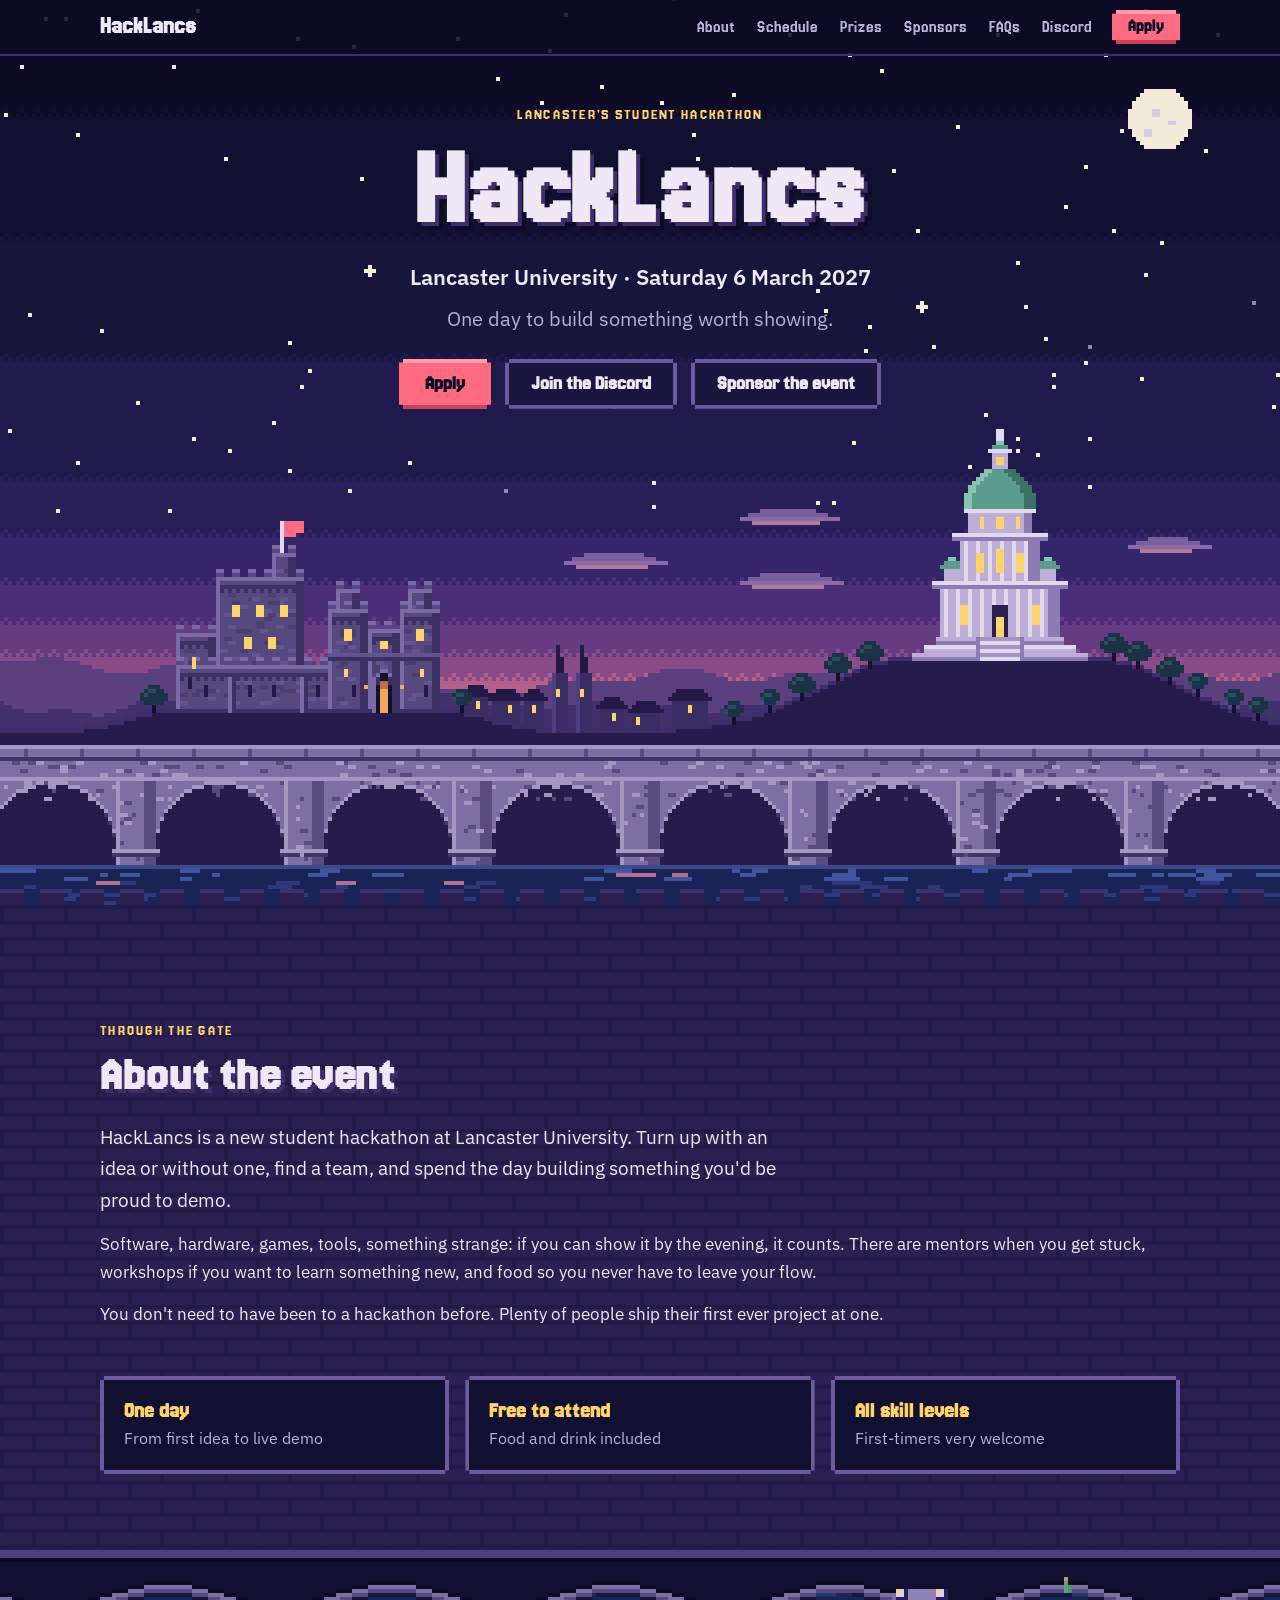
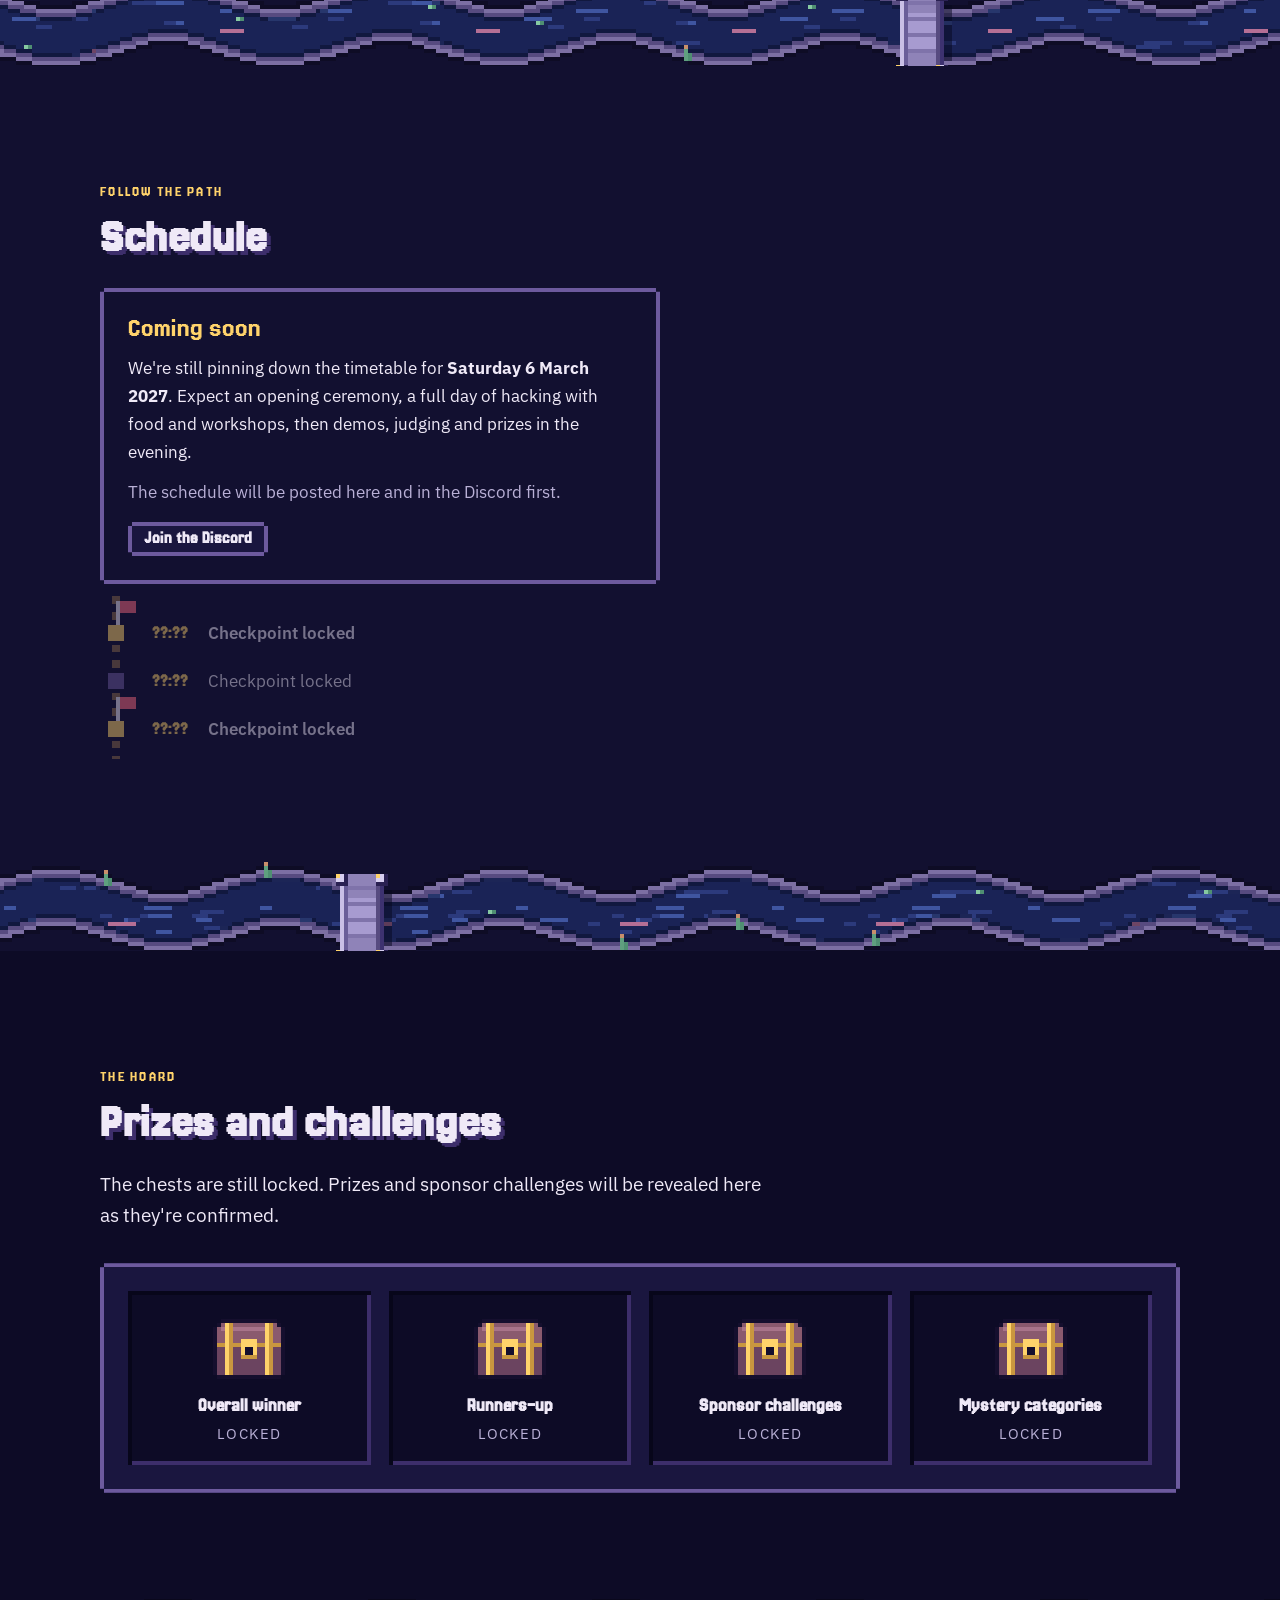
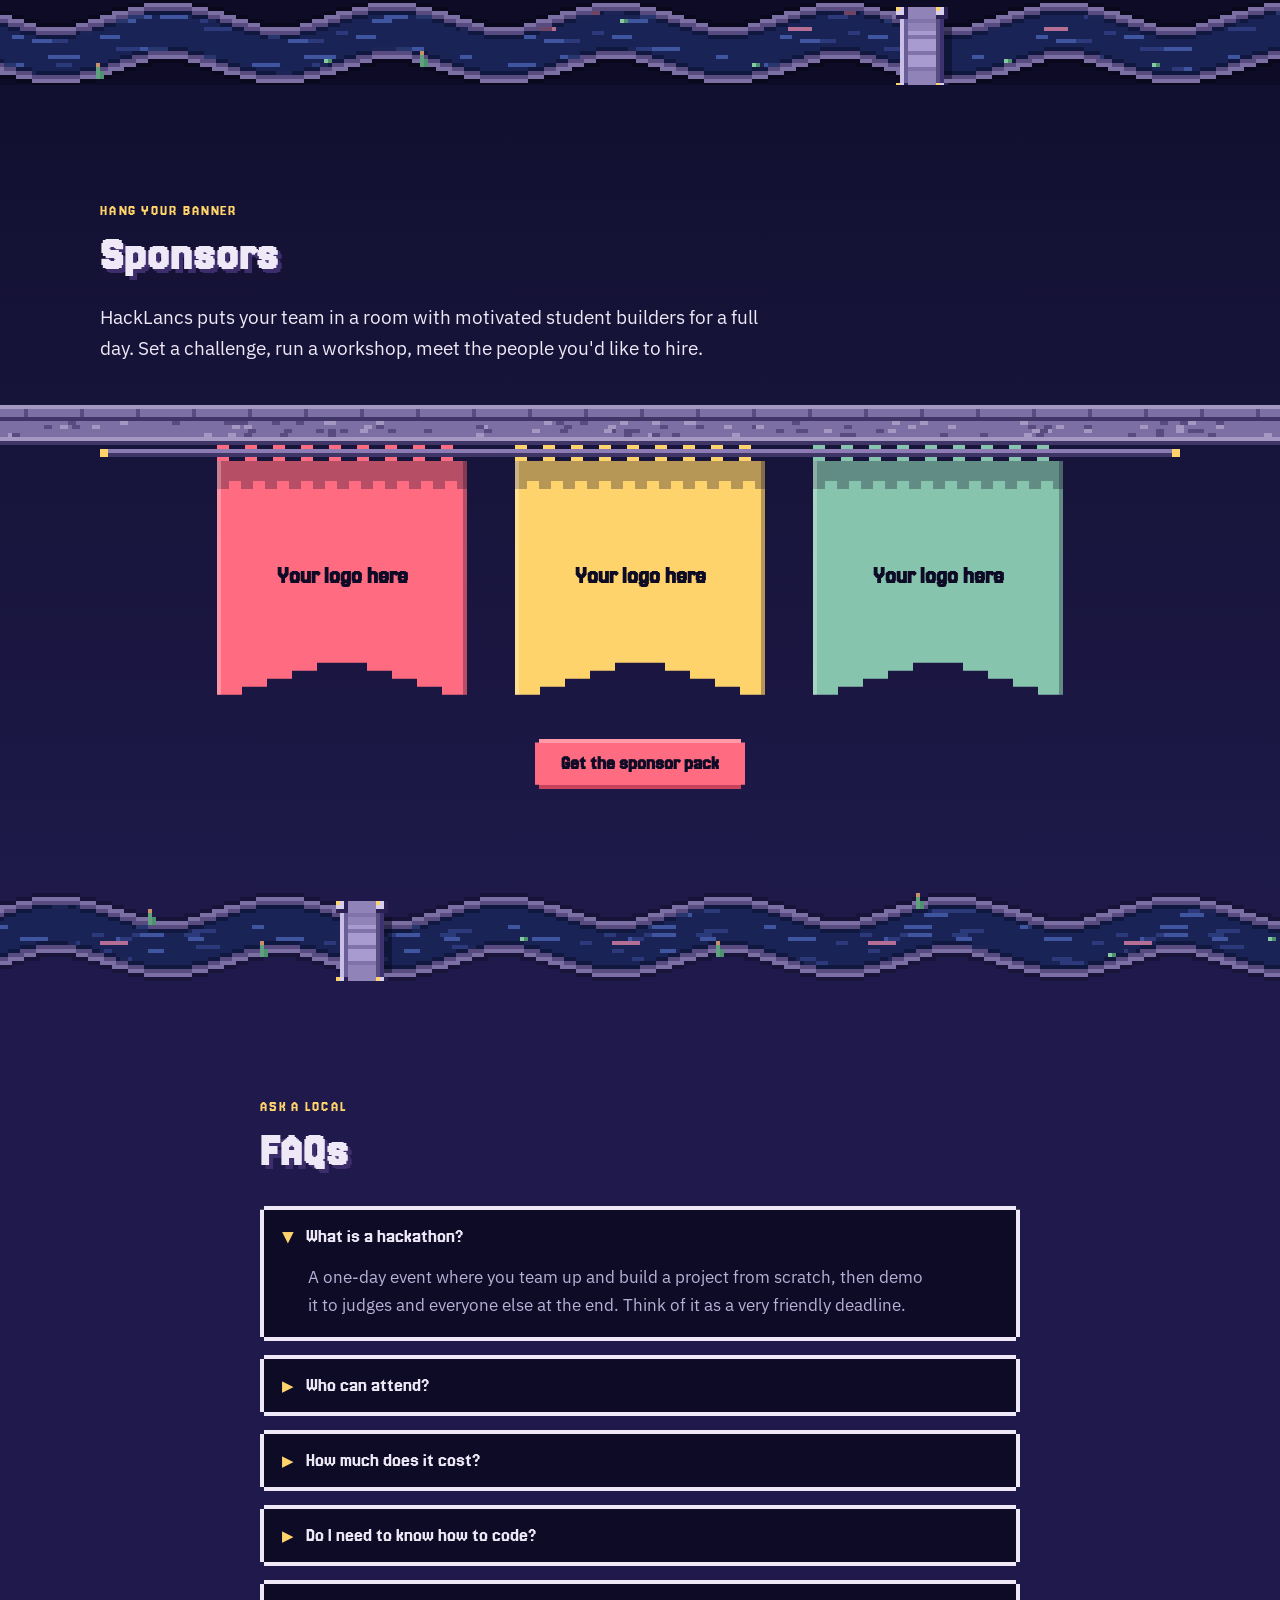
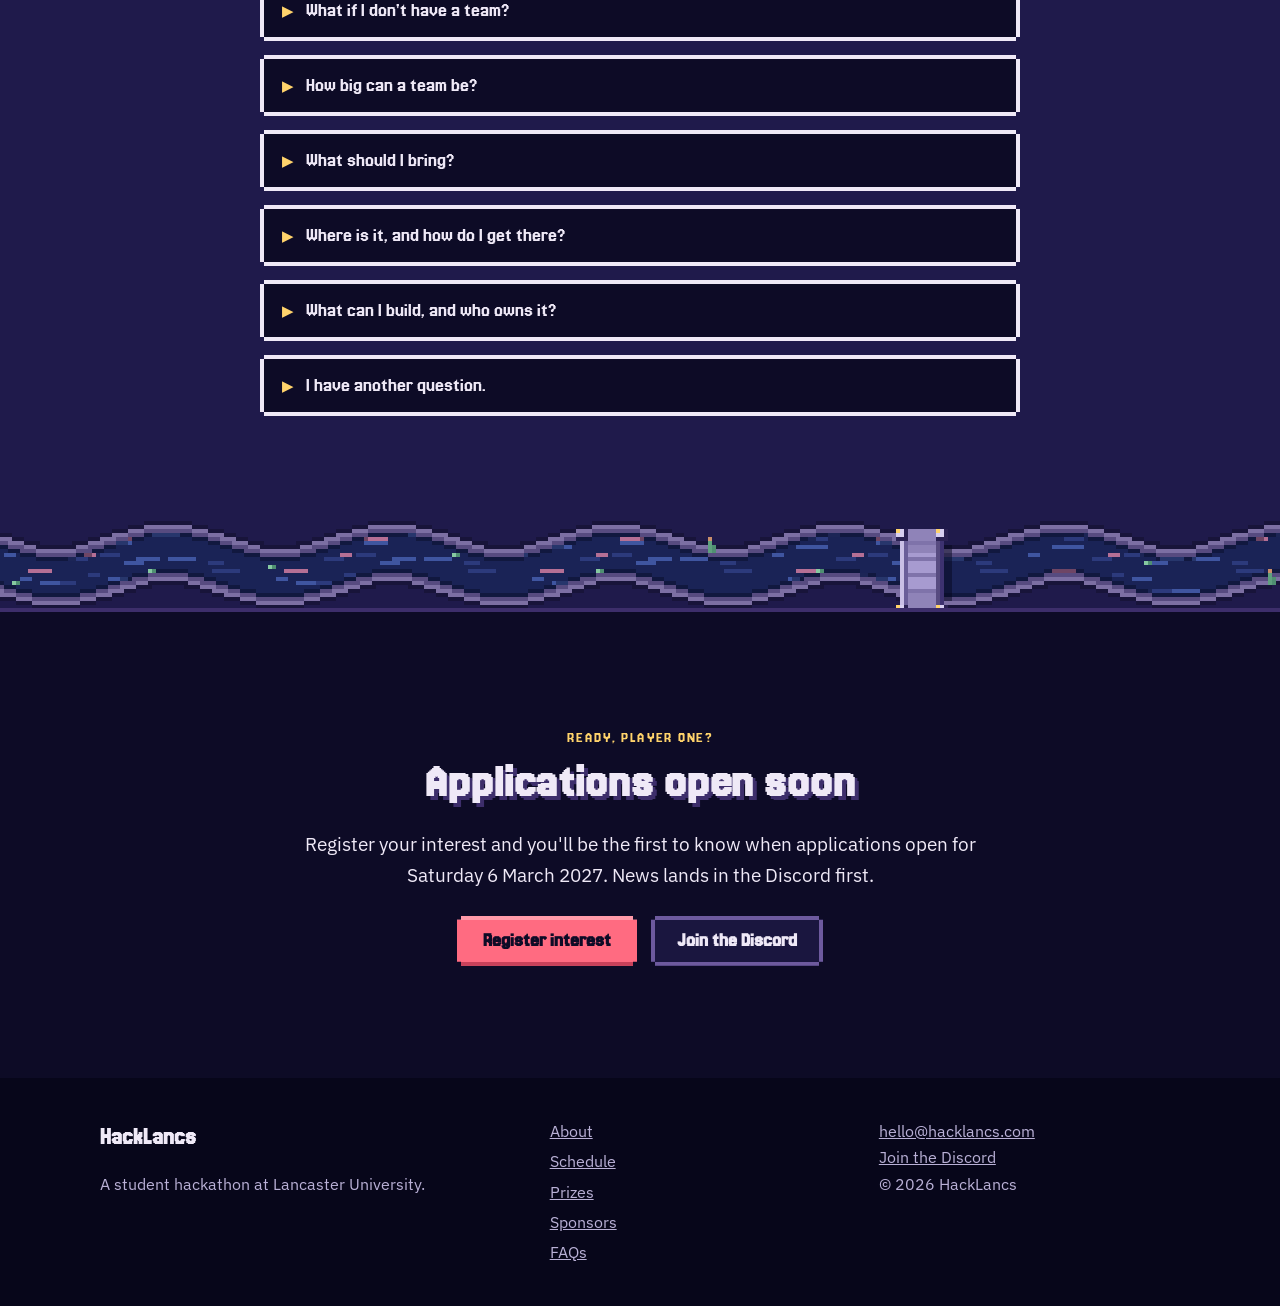
==== index.html @ bd7a2db7 "added robots.txt and sitemap" ====
<!doctype html>
<html lang="en-GB">
<head>
  <meta charset="utf-8">
  <meta name="viewport" content="width=device-width, initial-scale=1">
  <title>HackLancs 2027 · Lancaster's student hackathon, 6 March</title>
  <meta name="description" content="HackLancs 2027 is a free one-day student hackathon at Lancaster University on Saturday 6 March 2027. Register your interest now.">
  <meta name="theme-color" content="#0d0b26">
  <meta property="og:title" content="HackLancs 2027 · Lancaster's student hackathon, 6 March">
  <meta property="og:description" content="A day to build something worth showing. Lancaster University, Saturday 6 March 2027.">
  <meta property="og:type" content="website">
  <meta property="og:url" content="https://hacklancs.com/">
  <meta property="og:site_name" content="HackLancs">
  <meta property="og:locale" content="en_GB">
  <meta property="og:image" content="https://hacklancs.com/og.png">
  <meta property="og:image:width" content="1200">
  <meta property="og:image:height" content="630">
  <meta property="og:image:alt" content="HackLancs: Lancaster University, Saturday 6 March 2027. Pixel-art Lancaster skyline at dusk.">
  <meta name="twitter:card" content="summary_large_image">
  <link rel="canonical" href="https://hacklancs.com/">
  <script type="application/ld+json">
  {
    "@context": "https://schema.org",
    "@type": "Event",
    "name": "HackLancs 2027",
    "description": "A free one-day student hackathon at Lancaster University. One day to build something worth showing.",
    "url": "https://hacklancs.com/",
    "image": ["https://hacklancs.com/og.png"],
    "startDate": "2027-03-06",
    "endDate": "2027-03-06",
    "eventStatus": "https://schema.org/EventScheduled",
    "eventAttendanceMode": "https://schema.org/OfflineEventAttendanceMode",
    "isAccessibleForFree": true,
    "location": {
      "@type": "Place",
      "name": "Lancaster University",
      "address": {
        "@type": "PostalAddress",
        "streetAddress": "Bailrigg",
        "addressLocality": "Lancaster",
        "postalCode": "LA1 4YW",
        "addressCountry": "GB"
      }
    },
    "organizer": {
      "@type": "Organization",
      "name": "HackLancs",
      "url": "https://hacklancs.com/",
      "email": "hello@hacklancs.com"
    },
    "performer": { "@type": "Organization", "name": "HackLancs" },
    "offers": {
      "@type": "Offer",
      "validFrom": "2026-11-12",
      "price": "0",
      "priceCurrency": "GBP",
      "availability": "https://schema.org/InStock",
      "url": "https://hacklancs.com/interest/"
    }
  }
  </script>
  <link rel="icon" href="data:image/svg+xml,%3Csvg xmlns='http://www.w3.org/2000/svg' viewBox='0 0 8 8' shape-rendering='crispEdges'%3E%3Crect width='8' height='8' fill='%230d0b26'/%3E%3Cpath fill='%23bcaed6' d='M1 1h1v1h1V1h2v1h1V1h1v6H1z'/%3E%3Cpath fill='%23ffd36b' d='M3 4h2v3H3z'/%3E%3C/svg%3E">
  <link rel="preconnect" href="https://fonts.googleapis.com">
  <link rel="preconnect" href="https://fonts.gstatic.com" crossorigin>
  <link href="https://fonts.googleapis.com/css2?family=IBM+Plex+Sans:wght@400;500;600&family=Jersey+20&display=swap" rel="stylesheet">
  <link rel="stylesheet" href="css/style.css">
</head>
<body>
  <a class="skip" href="#about">Skip to content</a>

  <header class="nav" id="nav">
    <a class="nav__logo" href="#top">HackLancs</a>
    <button class="nav__toggle" type="button" aria-expanded="false" aria-controls="nav-links">Menu</button>
    <nav class="nav__links" id="nav-links" aria-label="Main">
      <a href="#about">About</a>
      <a href="#schedule">Schedule</a>
      <a href="#prizes">Prizes</a>
      <a href="#sponsors">Sponsors</a>
      <a href="#faq">FAQs</a>
      <a href="https://discord.gg/QNuVBameU" target="_blank" rel="noopener">Discord</a>
    </nav>
    <a class="btn btn--primary btn--small nav__apply" href="#apply">Apply</a>
  </header>

  <main>
    <!-- ───────────── Hero ───────────── -->
    <section class="hero" id="top">
      <canvas class="hero__scene" id="scene" role="img"
        aria-label="Pixel-art view of Lancaster at dusk: the castle, the Ashton Memorial on its hill and the Lune Aqueduct in the foreground."></canvas>
      <div class="hero__content">
        <p class="eyebrow">Lancaster's student hackathon</p>
        <h1>HackLancs</h1>
        <p class="hero__meta"><span>Lancaster University</span> <span class="dot" aria-hidden="true">·</span> <span><time datetime="2027-03-06">Saturday 6 March 2027</time></span></p>
        <p class="hero__tag">One day to build something worth showing.</p>
        <div class="hero__cta">
          <a class="btn btn--primary" href="#apply">Apply</a>
          <a class="btn btn--ghost" href="https://discord.gg/QNuVBameU" target="_blank" rel="noopener">Join the Discord</a>
          <a class="btn btn--ghost" href="#sponsors">Sponsor the event</a>
        </div>
      </div>
    </section>

    <!-- ───────────── About: castle walls and a gate ───────────── -->
    <section class="section about" id="about">
      <div class="canal canal--left" aria-hidden="true"></div>
      <div class="battlements" aria-hidden="true"></div>
      <div class="wrap">
        <div>
          <p class="eyebrow">Through the gate</p>
          <h2>About the event</h2>
          <p class="lead">HackLancs is a new student hackathon at Lancaster University. Turn up with an idea or without one, find a team, and spend the day building something you'd be proud to demo.</p>
          <p>Software, hardware, games, tools, something strange: if you can show it by the evening, it counts. There are mentors when you get stuck, workshops if you want to learn something new, and food so you never have to leave your flow.</p>
          <p>You don't need to have been to a hackathon before. Plenty of people ship their first ever project at one.</p>
        </div>
      </div>
      <div class="wrap">
        <!-- TODO: confirm each of these before launch -->
        <ul class="facts">
          <li class="px-box"><strong>One day</strong><span>From first idea to live demo</span></li>
          <li class="px-box"><strong>Free to attend</strong><span>Food and drink included</span></li>
          <li class="px-box"><strong>All skill levels</strong><span>First-timers very welcome</span></li>
        </ul>
      </div>
    </section>

    <!-- ───────────── Schedule: a path with checkpoints ───────────── -->
    <section class="section schedule" id="schedule">
      <div class="canal canal--right" aria-hidden="true"></div>
      <div class="wrap">
        <p class="eyebrow">Follow the path</p>
        <h2>Schedule</h2>
        <!-- TODO: replace this panel with the confirmed timetable (the .path list styles are still in style.css) -->
        <div class="soon px-box">
          <p class="soon__tag">Coming soon</p>
          <p>We're still pinning down the timetable for <strong>Saturday 6 March 2027</strong>. Expect an opening ceremony, a full day of hacking with food and workshops, then demos, judging and prizes in the evening.</p>
          <p class="note">The schedule will be posted here and in the Discord first.</p>
          <a class="btn btn--ghost btn--small" href="https://discord.gg/QNuVBameU" target="_blank" rel="noopener">Join the Discord</a>
        </div>
        <ol class="path path--locked" aria-hidden="true">
          <li class="key"><time>??:??</time><span>Checkpoint locked</span></li>
          <li><time>??:??</time><span>Checkpoint locked</span></li>
          <li class="key"><time>??:??</time><span>Checkpoint locked</span></li>
        </ol>
      </div>
    </section>

    <!-- ───────────── Prizes: inventory panel ───────────── -->
    <section class="section prizes" id="prizes">
      <div class="canal canal--left" aria-hidden="true"></div>
      <div class="wrap">
        <p class="eyebrow">The hoard</p>
        <h2>Prizes and challenges</h2>
        <p class="lead">The chests are still locked. Prizes and sponsor challenges will be revealed here as they're confirmed.</p>
        <!-- TODO: fill in real prizes and challenge tracks -->
        <div class="inventory px-box">
          <ul class="slots">
            <li class="slot"><canvas class="sprite" data-sprite="chest" aria-hidden="true"></canvas><strong>Overall winner</strong><span>Locked</span></li>
            <li class="slot"><canvas class="sprite" data-sprite="chest" aria-hidden="true"></canvas><strong>Runners-up</strong><span>Locked</span></li>
            <li class="slot"><canvas class="sprite" data-sprite="chest" aria-hidden="true"></canvas><strong>Sponsor challenges</strong><span>Locked</span></li>
            <li class="slot"><canvas class="sprite" data-sprite="chest" aria-hidden="true"></canvas><strong>Mystery categories</strong><span>Locked</span></li>
          </ul>
        </div>
      </div>
    </section>

    <!-- ───────────── Sponsors: banners on the aqueduct ───────────── -->
    <section class="section sponsors" id="sponsors">
      <div class="canal canal--right" aria-hidden="true"></div>
      <div class="wrap">
        <p class="eyebrow">Hang your banner</p>
        <h2>Sponsors</h2>
        <p class="lead">HackLancs puts your team in a room with motivated student builders for a full day. Set a challenge, run a workshop, meet the people you'd like to hire.</p>
      </div>
      <div class="aqueduct">
        <canvas class="aqueduct__deck" data-strip="deck" aria-hidden="true"></canvas>
        <!-- TODO: swap these for sponsor logos -->
        <ul class="banners wrap">
          <li class="banner banner--rose"><span>Your logo here</span></li>
          <li class="banner banner--gold"><span>Your logo here</span></li>
          <li class="banner banner--teal"><span>Your logo here</span></li>
        </ul>
      </div>
      <div class="wrap center">
        <a class="btn btn--primary" href="mailto:sponsors@hacklancs.com?subject=Sponsoring%20HackLancs">Get the sponsor pack</a>
      </div>
    </section>

    <!-- ───────────── FAQs: dialogue boxes ───────────── -->
    <section class="section faq" id="faq">
      <div class="canal canal--left" aria-hidden="true"></div>
      <div class="wrap wrap--narrow">
        <p class="eyebrow">Ask a local</p>
        <h2>FAQs</h2>
        <!-- TODO: confirm eligibility, cost, team size and travel answers -->
        <div class="dialogues">
          <details class="px-box" open>
            <summary>What is a hackathon?</summary>
            <p>A one-day event where you team up and build a project from scratch, then demo it to judges and everyone else at the end. Think of it as a very friendly deadline.</p>
          </details>
          <details class="px-box">
            <summary>Who can attend?</summary>
            <p>HackLancs is for university students aged 18 or over. You don't have to study at Lancaster, and you don't have to study computing.</p>
          </details>
          <details class="px-box">
            <summary>How much does it cost?</summary>
            <p>Nothing. Attending is free, and food and drink are provided throughout the day.</p>
          </details>
          <details class="px-box">
            <summary>Do I need to know how to code?</summary>
            <p>No. Designers, makers and people with good ideas are all useful on a team, and there will be workshops and mentors to help you get started.</p>
          </details>
          <details class="px-box">
            <summary>What if I don't have a team?</summary>
            <p>Most people don't. You apply as an individual, and there is a team formation session at the start for anyone who wants one.</p>
          </details>
          <details class="px-box">
            <summary>How big can a team be?</summary>
            <p>Up to four people. Working solo is allowed too.</p>
          </details>
          <details class="px-box">
            <summary>What should I bring?</summary>
            <p>A laptop and charger, your student ID, and any hardware you want to hack on. It is a long day, so a water bottle and a jumper are a good idea.</p>
          </details>
          <details class="px-box">
            <summary>Where is it, and how do I get there?</summary>
            <p>On the Lancaster University campus at Bailrigg, a short bus ride south of the city centre and Lancaster railway station. The exact building will be confirmed closer to the day.</p>
          </details>
          <details class="px-box">
            <summary>What can I build, and who owns it?</summary>
            <p>Anything you like, as long as you start it at the event. Whatever you build belongs to you and your team.</p>
          </details>
          <details class="px-box">
            <summary>I have another question.</summary>
            <p>Email <a href="mailto:hello@hacklancs.com">hello@hacklancs.com</a> and we'll get back to you.</p>
          </details>
        </div>
      </div>
    </section>

    <!-- ───────────── Apply ───────────── -->
    <section class="section apply" id="apply">
      <!-- Shown until a Tito event is set in js/site.js -->
      <div class="wrap wrap--narrow center" id="apply-soon">
        <p class="eyebrow">Ready, player one?</p>
        <h2>Applications open soon</h2>
        <p class="lead">Register your interest and you'll be the first to know when applications open for Saturday 6 March 2027. News lands in the Discord first.</p>
        <div class="hero__cta">
          <a class="btn btn--primary" href="interest/">Register interest</a>
          <a class="btn btn--ghost" href="https://discord.gg/QNuVBameU" target="_blank" rel="noopener">Join the Discord</a>
        </div>
      </div>
      <!-- Shown once a Tito event is set: sign-up happens here through Tito -->
      <div class="wrap wrap--narrow center" id="apply-tito" hidden>
        <p class="eyebrow">Ready, player one?</p>
        <h2>Sign up</h2>
        <p class="lead">Grab your free ticket below. Sign-up is handled by Tito.</p>
        <div class="tickets px-box" id="tito-mount"></div>
        <p class="note">Widget not loading? <a id="tito-link" href="https://ti.to/">Sign up on Tito instead</a>.</p>
      </div>
    </section>
  </main>

  <footer class="footer">
    <div class="wrap footer__grid">
      <div>
        <p class="nav__logo">HackLancs</p>
        <p>A student hackathon at Lancaster University.</p>
      </div>
      <nav aria-label="Footer">
        <a href="#about">About</a>
        <a href="#schedule">Schedule</a>
        <a href="#prizes">Prizes</a>
        <a href="#sponsors">Sponsors</a>
        <a href="#faq">FAQs</a>
      </nav>
      <div>
        <a href="mailto:hello@hacklancs.com">hello@hacklancs.com</a><br>
        <a href="https://discord.gg/QNuVBameU" target="_blank" rel="noopener">Join the Discord</a>
        <p>© <span id="year">2026</span> HackLancs</p>
      </div>
    </div>
  </footer>

  <script src="js/scene.js"></script>
  <script src="js/site.js"></script>
</body>
</html>
---- css/style.css ----
/* HackLancs — dusk palette, one pixel size (--px) shared by art and UI. */
:root {
  --px: 4px;                 /* scene.js keeps this in sync with the artwork */
  --navy-900: #0d0b26;
  --navy-800: #121030;
  --navy-700: #1a163f;
  --navy-600: #241d52;
  --purple-500: #3d2e6b;
  --purple-400: #6d5a9e;
  --text: #efe9f7;
  --muted: #b9b0d6;
  --window: #ffd36b;
  --accent: #ff6b81;
  --accent-dark: #c9415a;
  --teal: #5c9c8c;
  --line: #6d5a9e;
  --pixel: "Jersey 20", "Courier New", monospace;
  --body: "IBM Plex Sans", system-ui, -apple-system, "Segoe UI", sans-serif;
  --nav-h: 56px;
}
@media (max-width: 599px) { :root { --px: 3px; } }

*, *::before, *::after { box-sizing: border-box; }
html { scroll-behavior: smooth; -webkit-text-size-adjust: 100%; }
body {
  margin: 0;
  background: var(--navy-900);
  color: var(--text);
  font: 400 1.0625rem/1.65 var(--body);
  overflow-x: hidden;
}
h1, h2, h3, p, ul, ol { margin: 0; }
ul, ol { padding: 0; list-style: none; }
a { color: var(--window); }
a:focus-visible, button:focus-visible, summary:focus-visible {
  outline: 3px solid var(--window);
  outline-offset: 3px;
}
canvas { image-rendering: pixelated; image-rendering: crisp-edges; display: block; }

.skip {
  position: absolute; left: -999px; top: 0; z-index: 100;
  background: var(--window); color: var(--navy-900); padding: 8px 12px;
}
.skip:focus { left: 8px; top: 8px; }

.wrap { width: min(100% - 32px, 1080px); margin-inline: auto; }
.wrap--narrow { width: min(100% - 32px, 760px); }
.center { text-align: center; }

/* Pixel frame with notched corners */
.px-box {
  --b: var(--px);
  border: var(--b) solid var(--line);
  clip-path: polygon(
    0 var(--b), var(--b) var(--b), var(--b) 0,
    calc(100% - var(--b)) 0, calc(100% - var(--b)) var(--b), 100% var(--b),
    100% calc(100% - var(--b)), calc(100% - var(--b)) calc(100% - var(--b)), calc(100% - var(--b)) 100%,
    var(--b) 100%, var(--b) calc(100% - var(--b)), 0 calc(100% - var(--b)));
}

/* ── Type ── */
h1, h2, h3, .eyebrow, .btn, .nav__logo, .nav__links a, .nav__toggle { font-family: var(--pixel); }
h2 {
  font-size: clamp(2rem, 5.5vw, 3rem);
  line-height: 1.1;
  font-weight: 700;
  text-shadow: var(--px) var(--px) 0 var(--purple-500);
  margin-bottom: 20px;
}
.eyebrow {
  color: var(--window);
  font-size: 1rem;
  font-weight: 500;
  letter-spacing: .08em;
  text-transform: uppercase;
  margin-bottom: 6px;
}
.lead { font-size: 1.1875rem; max-width: 62ch; }
.center .lead { margin-inline: auto; }
p + p { margin-top: 14px; }
.note { color: var(--muted); }

/* ── Buttons ── */
.btn {
  --b: var(--px);
  display: inline-block;
  padding: 12px 26px 14px;
  font-size: 1.25rem;
  font-weight: 700;
  line-height: 1.2;
  text-decoration: none;
  cursor: pointer;
  border: 0;
  clip-path: polygon(
    0 var(--b), var(--b) var(--b), var(--b) 0,
    calc(100% - var(--b)) 0, calc(100% - var(--b)) var(--b), 100% var(--b),
    100% calc(100% - var(--b)), calc(100% - var(--b)) calc(100% - var(--b)), calc(100% - var(--b)) 100%,
    var(--b) 100%, var(--b) calc(100% - var(--b)), 0 calc(100% - var(--b)));
  transition: transform .08s steps(2), filter .1s;
}
.btn--primary {
  background: var(--accent);
  color: var(--navy-900);
  box-shadow: inset 0 calc(var(--px) * -1) 0 var(--accent-dark), inset 0 var(--px) 0 #ff9aa9;
}
.btn--ghost {
  background: var(--navy-700);
  color: var(--text);
  box-shadow: inset 0 0 0 var(--px) var(--purple-400);
}
.btn--small { padding: 6px 16px 8px; font-size: 1.0625rem; }
.btn:hover { transform: translateY(-2px); filter: brightness(1.08); }
.btn:active { transform: translateY(2px); }
.btn:focus-visible { outline: none; box-shadow: inset 0 0 0 var(--px) var(--text); }

/* ── Nav ── */
.nav {
  position: fixed; inset: 0 0 auto 0; z-index: 50;
  height: var(--nav-h);
  display: flex; align-items: center; gap: 20px;
  padding: 0 max(16px, calc((100vw - 1080px) / 2));
  background: rgba(13, 11, 38, .88);
  border-bottom: 2px solid var(--purple-500);
}
.nav__logo {
  font-size: 1.5rem; font-weight: 700; color: var(--text);
  text-decoration: none; margin-right: auto;
}
.nav__links { display: flex; gap: 22px; }
.nav__links a { color: var(--muted); text-decoration: none; font-size: 1.0625rem; font-weight: 500; }
.nav__links a:hover { color: var(--window); }
.nav__toggle {
  display: none;
  background: none; border: 2px solid var(--purple-400); color: var(--text);
  font-size: 1rem; padding: 4px 10px; cursor: pointer;
}
@media (max-width: 760px) {
  .nav { gap: 10px; }
  .nav__toggle { display: block; }
  .nav__links {
    display: none;
    position: absolute; top: var(--nav-h); left: 0; right: 0;
    flex-direction: column; gap: 0;
    background: var(--navy-900);
    border-bottom: 2px solid var(--purple-500);
  }
  .nav__links.is-open { display: flex; }
  .nav__links a { padding: 14px 16px; border-top: 1px solid var(--navy-600); font-size: 1.125rem; }
}

/* ── Hero ── */
.hero {
  position: relative;
  min-height: max(100svh, 620px);
  padding: calc(var(--nav-h) + clamp(20px, 5vh, 56px)) 16px calc(var(--px) * 124);
  overflow: hidden;
  text-align: center;
  /* fallback if the canvas can't draw */
  background: linear-gradient(#0d0b26 0%, #1f1a4b 45%, #4a2f78 70%, #b3618a 88%, #f2a27e 100%);
}
.hero__scene { position: absolute; left: 0; bottom: 0; }
.hero__content { position: relative; z-index: 1; }
h1 {
  font-size: clamp(4rem, 13vw, 7rem);
  line-height: 1;
  font-weight: 700;
  text-shadow: var(--px) var(--px) 0 var(--purple-500), calc(var(--px) * 2) calc(var(--px) * 2) 0 var(--navy-900);
  margin-bottom: 14px;
}
.hero__meta { font-size: clamp(1.0625rem, 2.6vw, 1.375rem); font-weight: 600; }
@media (max-width: 520px) { .hero__meta span { display: block; } .hero__meta .dot { display: none; } }
.hero__tag { color: var(--muted); font-size: clamp(1rem, 2.4vw, 1.25rem); margin-top: 6px; }
.hero__cta { display: flex; flex-wrap: wrap; justify-content: center; gap: 14px; margin-top: 24px; }

/* ── Sections ── */
.section { position: relative; padding: clamp(64px, 10vw, 112px) 0; scroll-margin-top: var(--nav-h); }
.section > .wrap, .section > .aqueduct { position: relative; z-index: 1; }

/* ── The canal ──
 * Picks up from the river under the aqueduct and winds down the page. Each section
 * holds one canvas, drawn in js/scene.js: a meandering band across the section's
 * foot, joined on wide screens by a channel that curves down alternating margins,
 * with small footbridges over it. */
.section:has(> .canal) { padding-bottom: calc(clamp(64px, 10vw, 112px) + var(--px) * 20); }
.canal { position: absolute; inset: 0; overflow: hidden; pointer-events: none; }
.canal canvas { position: absolute; top: 0; left: 0; image-rendering: pixelated; }

/* About: a castle wall */
.about {
  /* the wall stops short of the section's foot: a stone plinth, then open ground for the canal */
  --foot: calc(var(--px) * 27);
  background:
    linear-gradient(#4a3f80, #4a3f80) left 0 bottom var(--foot) / 100% calc(var(--px) * 2) no-repeat,
    linear-gradient(rgba(0, 0, 0, 0.35), rgba(0, 0, 0, 0.35)) left 0 bottom calc(var(--foot) - var(--px)) / 100% var(--px) no-repeat,
    linear-gradient(var(--navy-800), var(--navy-800)) left 0 bottom 0 / 100% var(--foot) no-repeat,
    var(--brick, none),
    #2a2152;
}
.battlements {
  position: absolute; left: 0; right: 0; top: calc(var(--px) * -4); height: calc(var(--px) * 4);
  background:
    linear-gradient(#3d3270, #3d3270) top / 100% var(--px) no-repeat,
    #2a2152;
  -webkit-mask: repeating-linear-gradient(90deg, #000 0 calc(var(--px) * 6), transparent 0 calc(var(--px) * 10));
          mask: repeating-linear-gradient(90deg, #000 0 calc(var(--px) * 6), transparent 0 calc(var(--px) * 10));
  z-index: 2;
}
.facts { display: grid; grid-template-columns: repeat(3, 1fr); gap: 16px; margin-top: 48px; }
.facts li { background: var(--navy-800); padding: 18px 20px; }
.facts strong { display: block; font-family: var(--pixel); font-size: 1.375rem; color: var(--window); line-height: 1.2; }
.facts span { color: var(--muted); font-size: 1rem; }
@media (max-width: 760px) {
  .facts { grid-template-columns: 1fr; gap: 12px; }
}

/* Schedule: a path with checkpoints */
.schedule { background: var(--navy-800); }
.path { position: relative; padding: 14px 0 6px; margin-top: 24px; max-width: 560px; }
.path::before {            /* the dotted trail */
  content: ""; position: absolute; top: 0; bottom: 0;
  left: calc(var(--px) * 3);
  width: calc(var(--px) * 2);
  background: repeating-linear-gradient(#8a6a4a 0 calc(var(--px) * 2), transparent 0 calc(var(--px) * 4));
}
.path li {
  position: relative;
  display: grid; grid-template-columns: 4.2ch 1fr; gap: 14px;
  padding: 9px 0 9px calc(var(--px) * 13);
}
.path li::before {         /* checkpoint stone */
  content: ""; position: absolute; left: calc(var(--px) * 2); top: calc(.82em + 9px - var(--px) * 2);
  width: calc(var(--px) * 4); height: calc(var(--px) * 4);
  background: var(--purple-400);
  box-shadow: 0 0 0 var(--px) var(--navy-800);
}
.path li.key::before { background: var(--window); }
.path li.key::after {      /* flag on key checkpoints */
  content: ""; position: absolute; left: calc(var(--px) * 4); top: calc(.82em + 9px - var(--px) * 8);
  width: calc(var(--px) * 5); height: calc(var(--px) * 6);
  background:
    linear-gradient(var(--text), var(--text)) left / var(--px) 100% no-repeat,
    linear-gradient(var(--accent), var(--accent)) right top / calc(var(--px) * 4) calc(var(--px) * 3) no-repeat;
}
.path time { font-family: var(--pixel); font-weight: 700; color: var(--window); font-size: 1.125rem; }
.path li.key span { font-weight: 600; }
.path--locked { opacity: 0.45; margin-top: 12px; }
.soon { max-width: 560px; margin-top: 24px; padding: 22px 24px 24px; }
.soon__tag { font-family: var(--pixel); font-size: 1.75rem; line-height: 1; color: var(--window); margin: 0 0 10px; }
.soon p { margin: 0 0 12px; }
.soon .btn { margin-top: 4px; }

/* Prizes: inventory */
.prizes { background: var(--navy-900); }
.inventory { background: var(--navy-700); padding: clamp(14px, 3vw, 24px); margin-top: 32px; }
.slots { display: grid; grid-template-columns: repeat(4, 1fr); gap: clamp(10px, 2vw, 18px); }
.slot {
  background: var(--navy-900);
  box-shadow: inset var(--px) var(--px) 0 #07061a, inset calc(var(--px) * -1) calc(var(--px) * -1) 0 var(--purple-500);
  padding: 24px 12px 18px;
  display: flex; flex-direction: column; align-items: center; text-align: center; gap: 4px;
}
.slot canvas { margin-bottom: 12px; }
.slot strong { font-family: var(--pixel); font-size: 1.1875rem; line-height: 1.2; }
.slot span { color: var(--muted); font-size: .9375rem; text-transform: uppercase; letter-spacing: .08em; }
@media (max-width: 760px) { .slots { grid-template-columns: repeat(2, 1fr); } }

/* Sponsors: banners on the aqueduct */
.sponsors { background: linear-gradient(var(--navy-800), #1f1a4b); }
.aqueduct { margin: 40px 0 44px; overflow: hidden; }
.banners { position: relative; display: flex; justify-content: center; gap: clamp(10px, 4vw, 48px); }
.banners::before {          /* iron rod the banners hang from, with gilt ends */
  content: ""; position: absolute; z-index: 1; left: 0; right: 0; top: var(--px); height: calc(var(--px) * 2);
  background: linear-gradient(#8c7cb3, #8c7cb3) top / 100% var(--px) no-repeat, #3f3566;
  border-inline: calc(var(--px) * 2) solid var(--window);
}
/* A heraldic banner: hanging tabs, a darker chief with an embattled (castle-wall) edge,
 * and a swallowtail foot. --s is one step of the tail. */
.banner {
  --s: calc(var(--px) * 2);
  --shade: rgba(13, 11, 38, 0.3);
  position: relative;
  flex: 0 1 250px;
  min-height: clamp(160px, 30vw, 250px);
  padding: calc(var(--px) * 13 + 8px) 8px calc(var(--s) * 4 + 14px);
  display: grid; place-items: center; text-align: center;
  font-family: var(--pixel); font-weight: 700; font-size: clamp(1.0625rem, 2.8vw, 1.5rem); line-height: 1.15;
  color: var(--navy-900);
  background:
    /* tabs looped over the rod */
    repeating-linear-gradient(90deg, var(--c) 0 calc(var(--px) * 3), transparent 0 calc(var(--px) * 7)) top / 100% calc(var(--px) * 4) no-repeat,
    /* side trim */
    linear-gradient(rgba(255, 255, 255, 0.28), rgba(255, 255, 255, 0.28)) left 0 top calc(var(--px) * 4) / var(--px) 100% no-repeat,
    linear-gradient(var(--shade), var(--shade)) right 0 top calc(var(--px) * 4) / var(--px) 100% no-repeat,
    /* chief, then its battlements */
    linear-gradient(var(--shade), var(--shade)) left 0 top calc(var(--px) * 4) / 100% calc(var(--px) * 5) no-repeat,
    repeating-linear-gradient(90deg, var(--shade) 0 calc(var(--px) * 3), transparent 0 calc(var(--px) * 6)) left 0 top calc(var(--px) * 9) / 100% calc(var(--px) * 2) no-repeat,
    /* the cloth */
    linear-gradient(var(--c), var(--c)) left 0 top calc(var(--px) * 4) / 100% 100% no-repeat;
  clip-path: polygon(
    0 0, 100% 0, 100% 100%,
    90% 100%, 90% calc(100% - var(--s)), 80% calc(100% - var(--s)), 80% calc(100% - var(--s) * 2),
    70% calc(100% - var(--s) * 2), 70% calc(100% - var(--s) * 3), 60% calc(100% - var(--s) * 3), 60% calc(100% - var(--s) * 4),
    40% calc(100% - var(--s) * 4), 40% calc(100% - var(--s) * 3), 30% calc(100% - var(--s) * 3), 30% calc(100% - var(--s) * 2),
    20% calc(100% - var(--s) * 2), 20% calc(100% - var(--s)), 10% calc(100% - var(--s)), 10% 100%, 0 100%);
}
.banner--rose { --c: var(--accent); }
.banner--gold { --c: var(--window); }
.banner--teal { --c: #86c4ad; }

/* FAQs: dialogue boxes */
.faq { background: #1f1a4b; }
.dialogues { display: grid; gap: 14px; margin-top: 28px; }
.dialogues details { background: var(--navy-900); --line: var(--text); }
.dialogues summary {
  cursor: pointer; list-style: none;
  padding: 14px 18px;
  font-family: var(--pixel); font-size: 1.25rem; font-weight: 500; line-height: 1.25;
  display: flex; gap: 12px; align-items: baseline;
}
.dialogues summary::-webkit-details-marker { display: none; }
.dialogues summary::before {
  content: "▶"; color: var(--window); font-size: .75em; flex: none;
  transition: transform .1s steps(2);
}
.dialogues details[open] summary::before { transform: rotate(90deg); }
.dialogues summary:hover { color: var(--window); }
.dialogues summary:focus-visible { outline-offset: -6px; }
.dialogues details p { padding: 0 18px 18px 44px; color: var(--muted); max-width: 68ch; }

/* Apply */
.apply { background: var(--navy-900); border-top: var(--px) solid var(--purple-500); }

/* Tito's widget is designed for a light page, so it sits on a pale panel */
.tickets { background: #f4ecd8; color: #1a163f; --line: var(--window); padding: 20px; margin: 28px 0 16px; text-align: left; min-height: 120px; }
.tickets a { color: #3d2e6b; }
[hidden] { display: none !important; }

/* Footer */
.footer { background: #07061a; padding: 40px 0; color: var(--muted); font-size: 1rem; }
.footer__grid { display: grid; grid-template-columns: 1.4fr 1fr 1fr; gap: 28px; }
.footer nav { display: grid; gap: 4px; align-content: start; }
.footer a { color: var(--muted); }
.footer a:hover { color: var(--window); }
@media (max-width: 760px) { .footer__grid { grid-template-columns: 1fr; } }

@media (prefers-reduced-motion: reduce) {
  html { scroll-behavior: auto; }
  .btn, .dialogues summary::before { transition: none; }
}
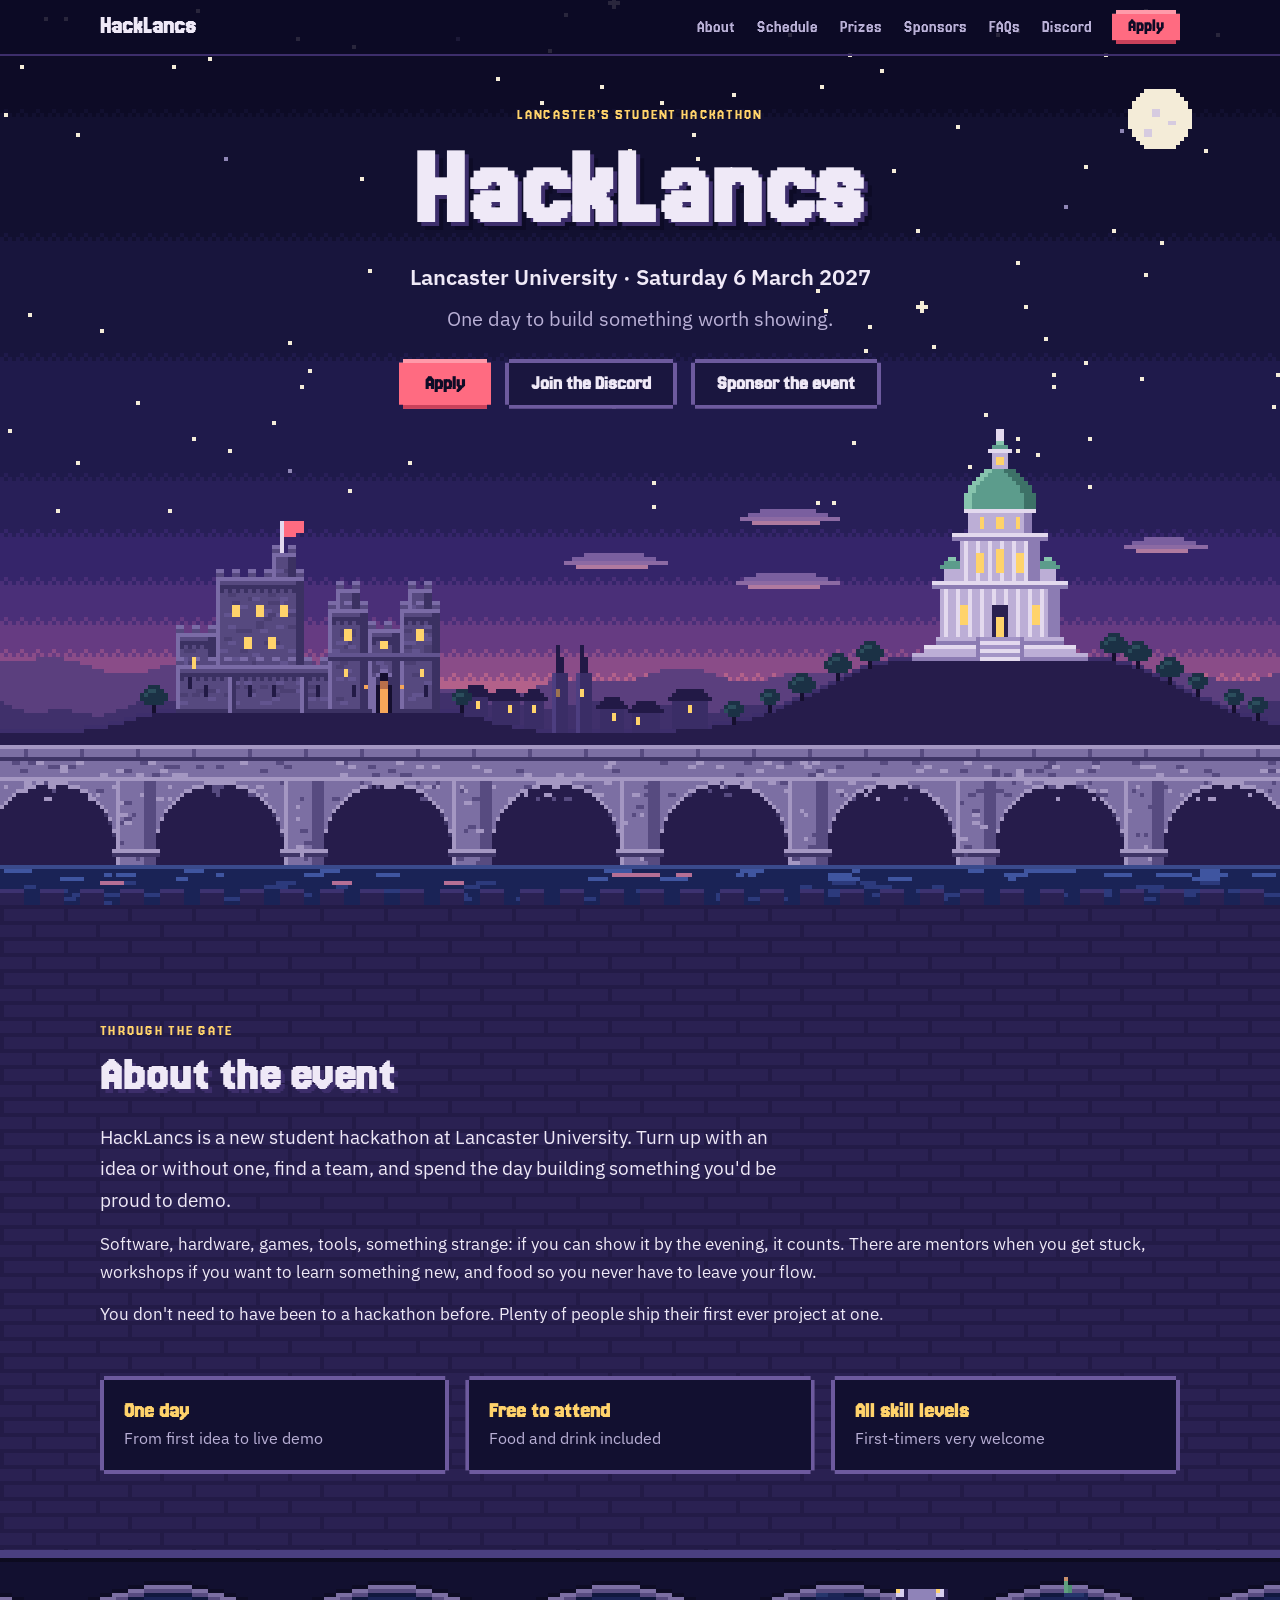
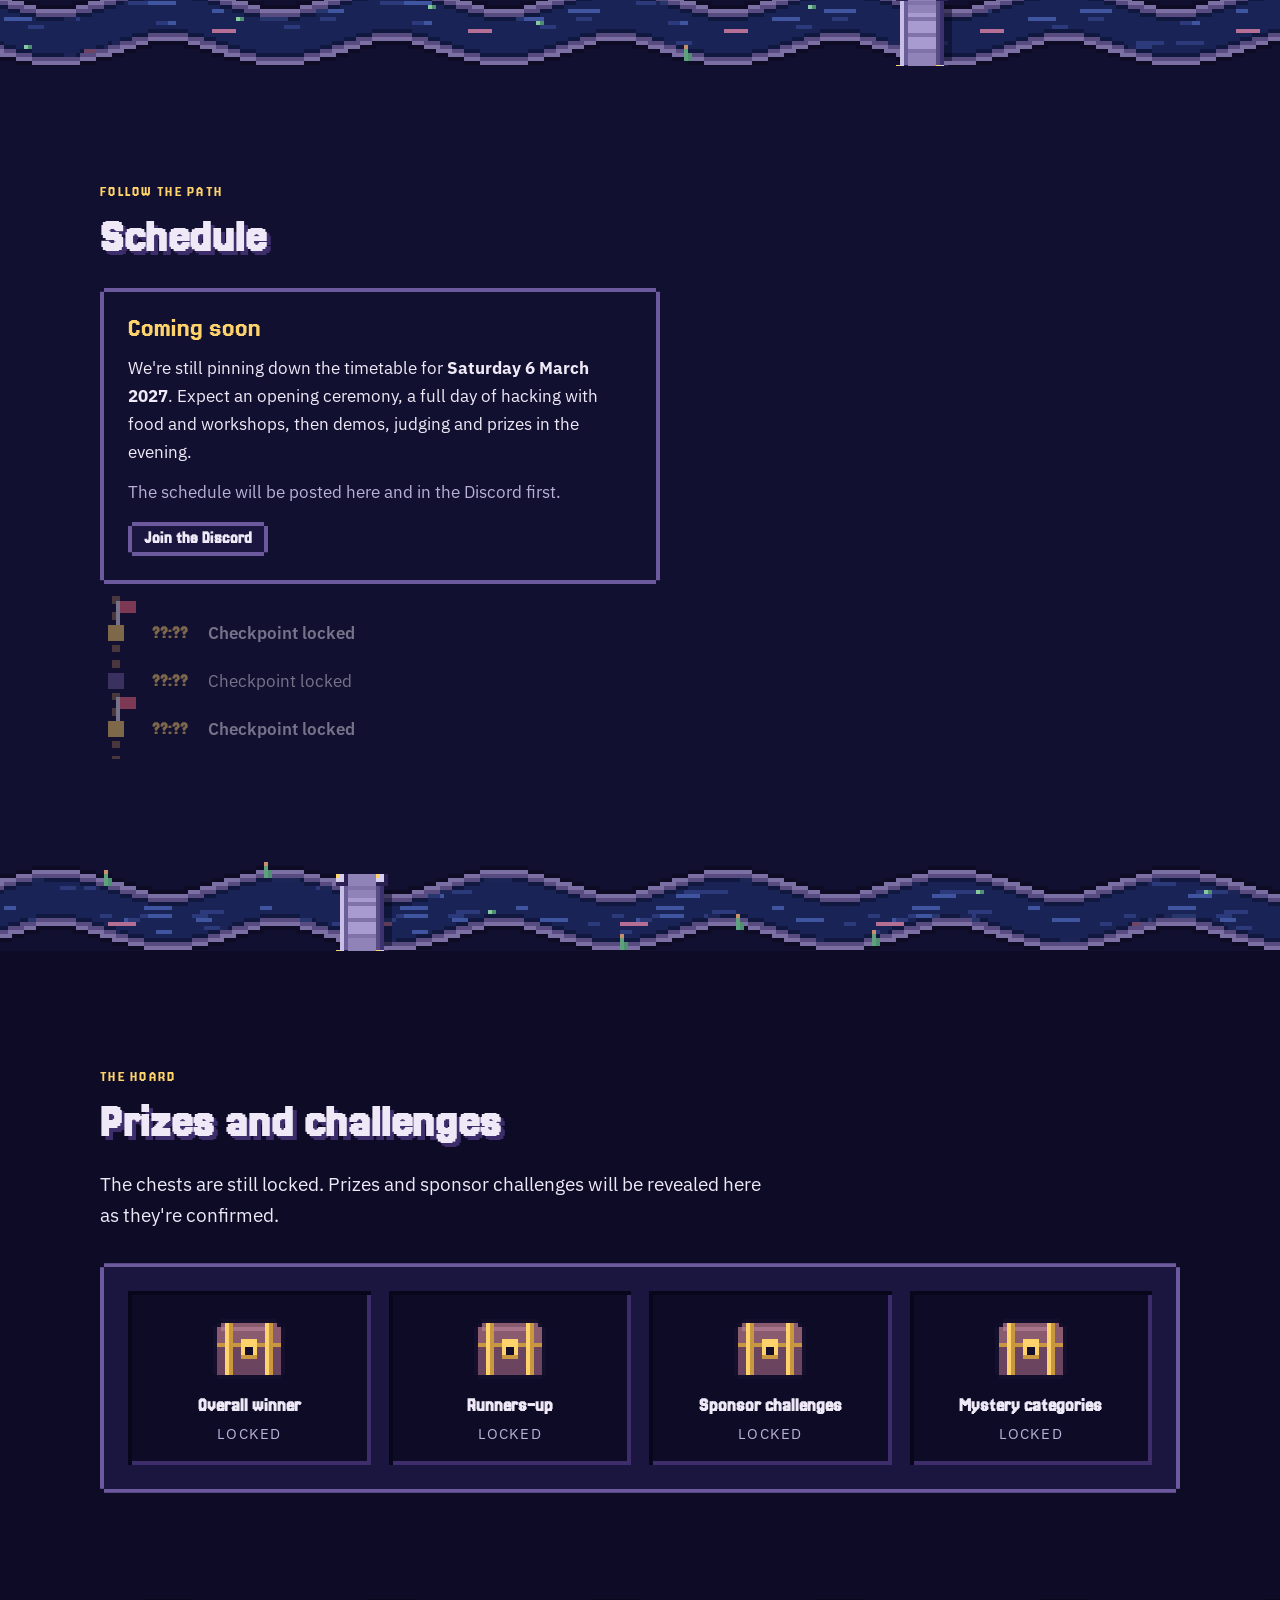
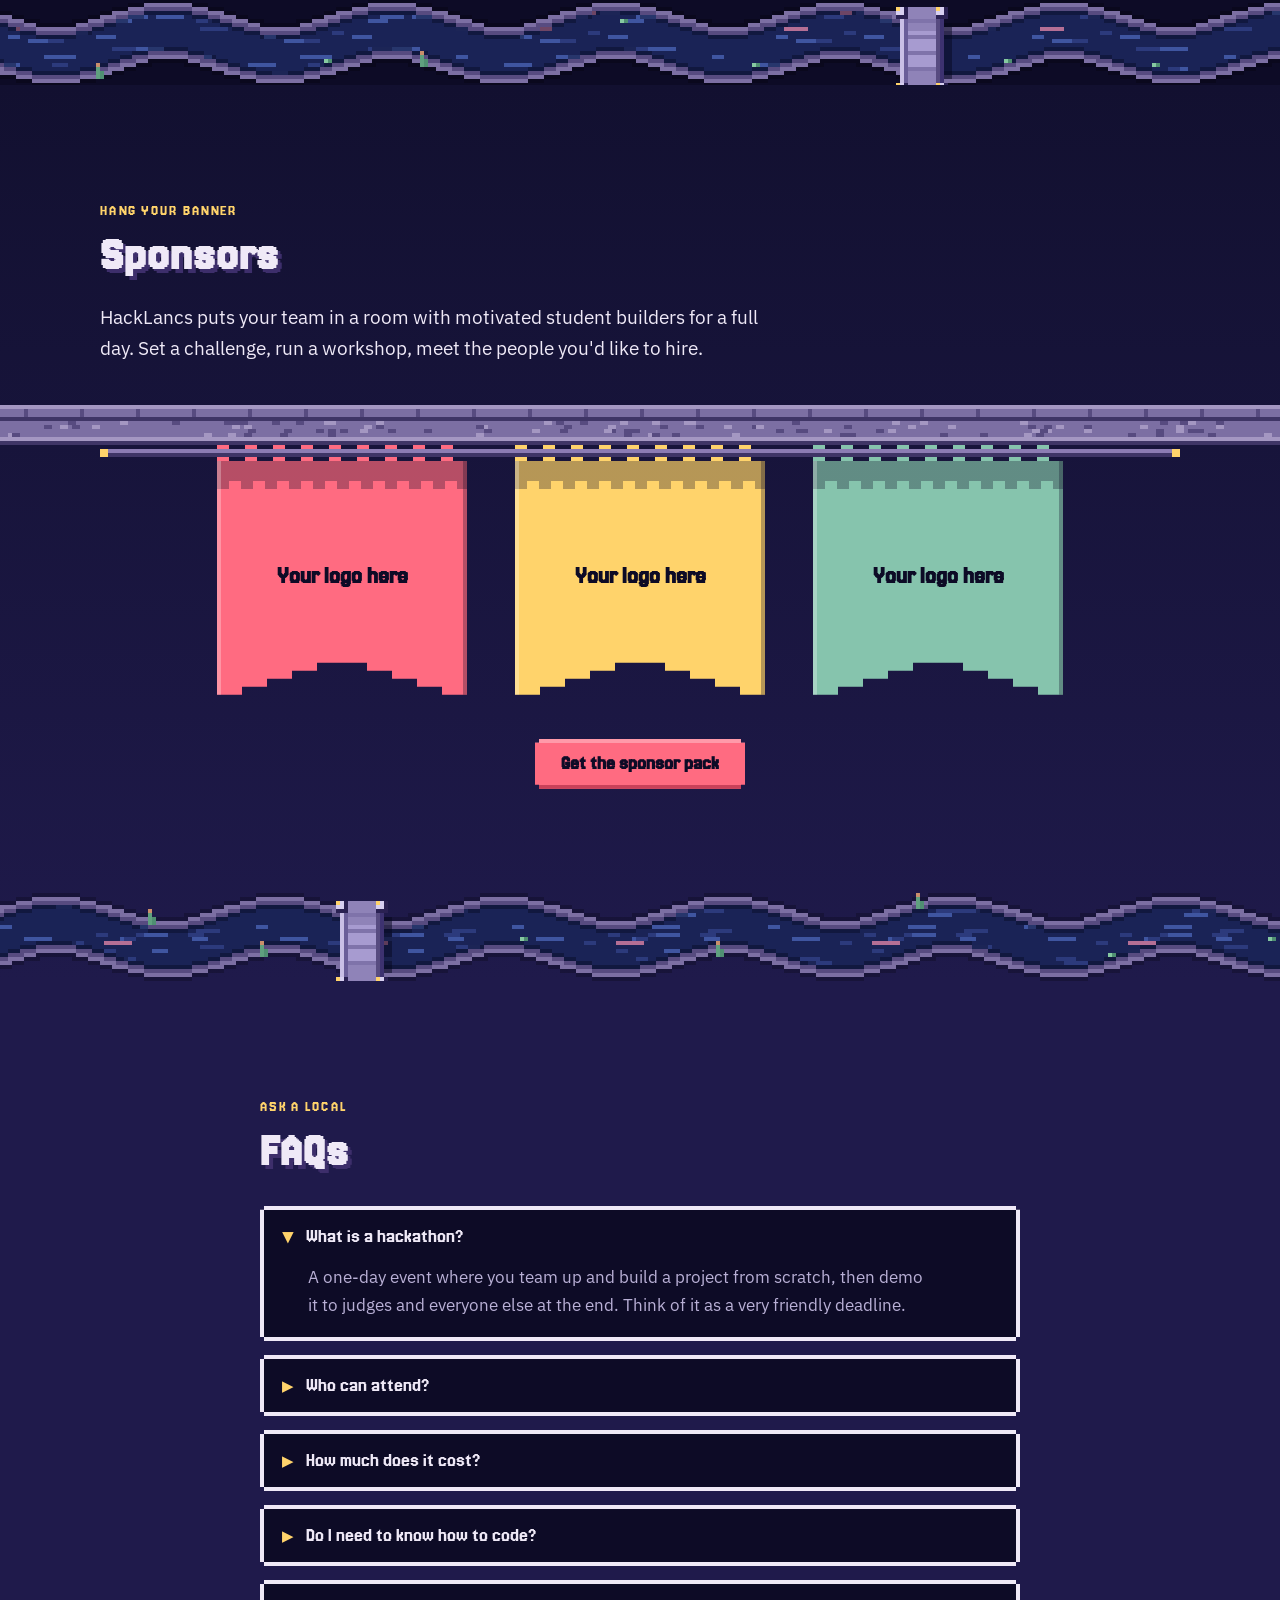
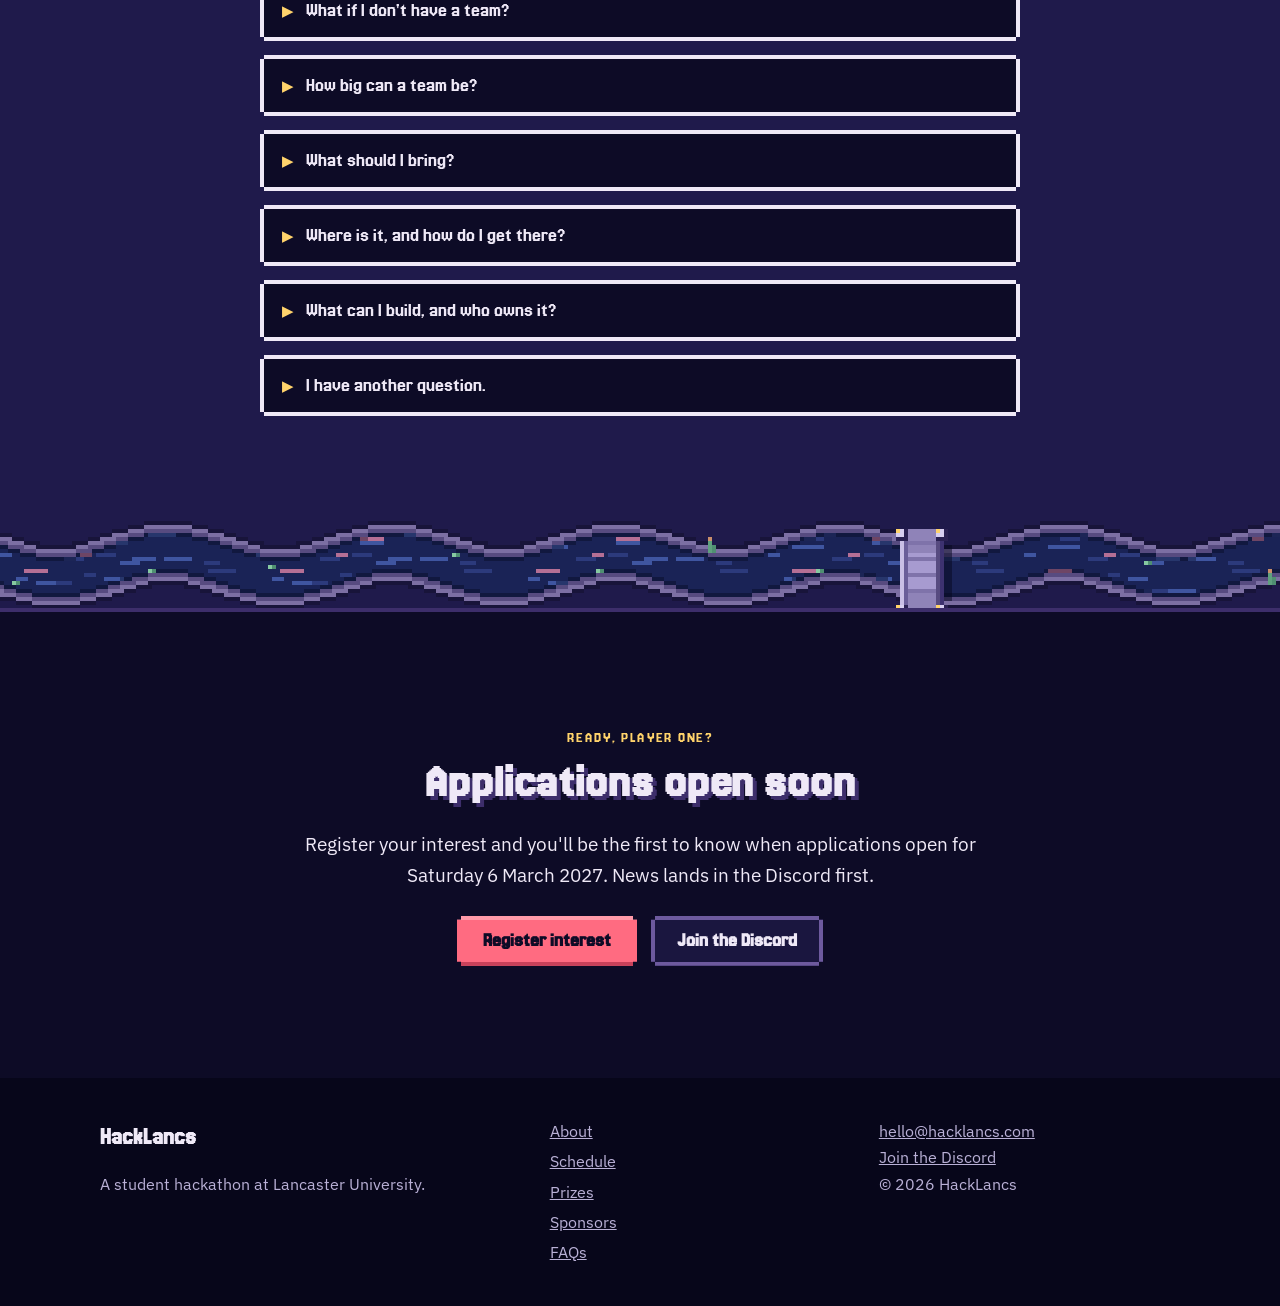
==== commit 5c3c4881: "more changes for better visibility" ====
--- a/index.html
+++ b/index.html
@@ -18,6 +18,14 @@
   <meta property="og:image:alt" content="HackLancs: Lancaster University, Saturday 6 March 2027. Pixel-art Lancaster skyline at dusk.">
   <meta name="twitter:card" content="summary_large_image">
   <link rel="canonical" href="https://hacklancs.com/">
+  <script type="application/ld+json">
+  {
+    "@context": "https://schema.org",
+    "@type": "WebSite",
+    "name": "HackLancs",
+    "url": "https://hacklancs.com/"
+  }
+  </script>
   <script type="application/ld+json">
   {
     "@context": "https://schema.org",
@@ -59,7 +67,11 @@
     }
   }
   </script>
-  <link rel="icon" href="data:image/svg+xml,%3Csvg xmlns='http://www.w3.org/2000/svg' viewBox='0 0 8 8' shape-rendering='crispEdges'%3E%3Crect width='8' height='8' fill='%230d0b26'/%3E%3Cpath fill='%23bcaed6' d='M1 1h1v1h1V1h2v1h1V1h1v6H1z'/%3E%3Cpath fill='%23ffd36b' d='M3 4h2v3H3z'/%3E%3C/svg%3E">
+  <link rel="icon" href="/favicon.ico" sizes="48x48">
+  <link rel="icon" href="/favicon.svg" type="image/svg+xml">
+  <link rel="icon" href="/favicon-96.png" type="image/png" sizes="96x96">
+  <link rel="icon" href="/favicon-192.png" type="image/png" sizes="192x192">
+  <link rel="apple-touch-icon" href="/apple-touch-icon.png">  
   <link rel="preconnect" href="https://fonts.googleapis.com">
   <link rel="preconnect" href="https://fonts.gstatic.com" crossorigin>
   <link href="https://fonts.googleapis.com/css2?family=IBM+Plex+Sans:wght@400;500;600&family=Jersey+20&display=swap" rel="stylesheet">
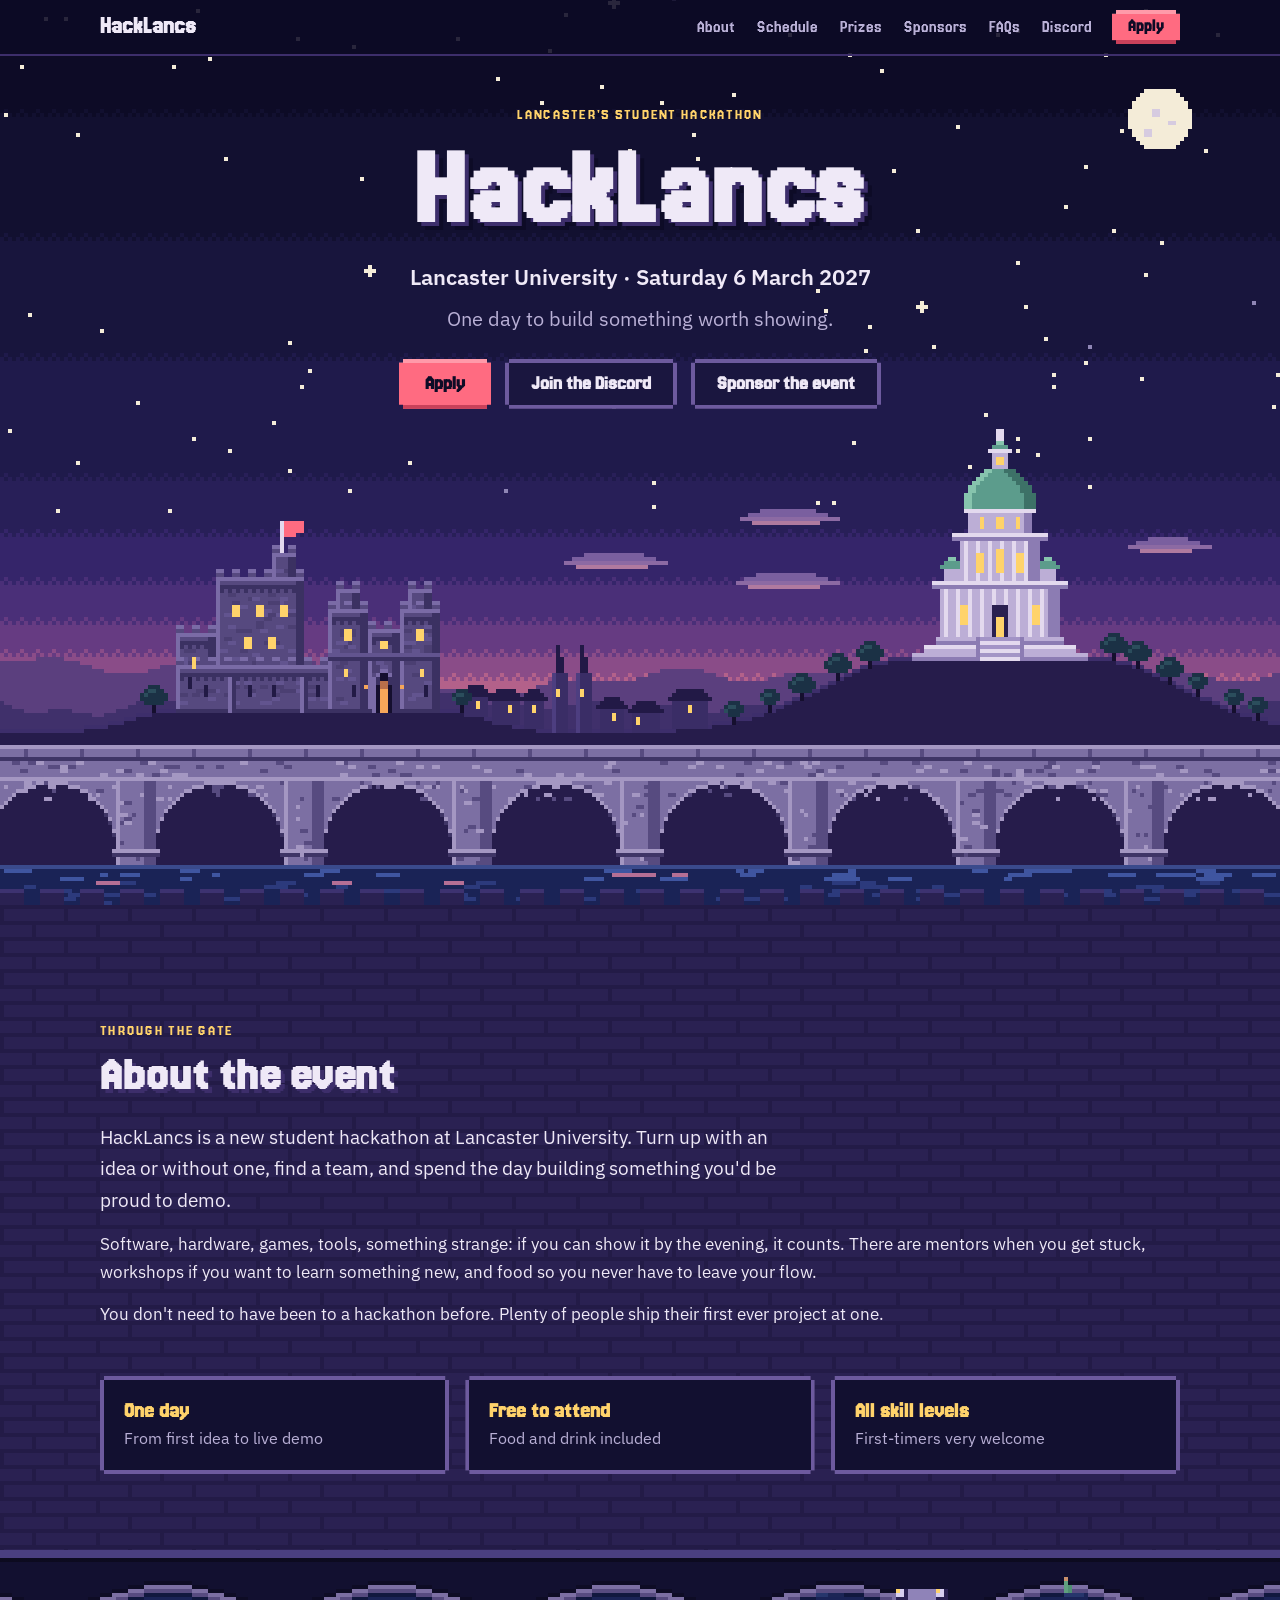
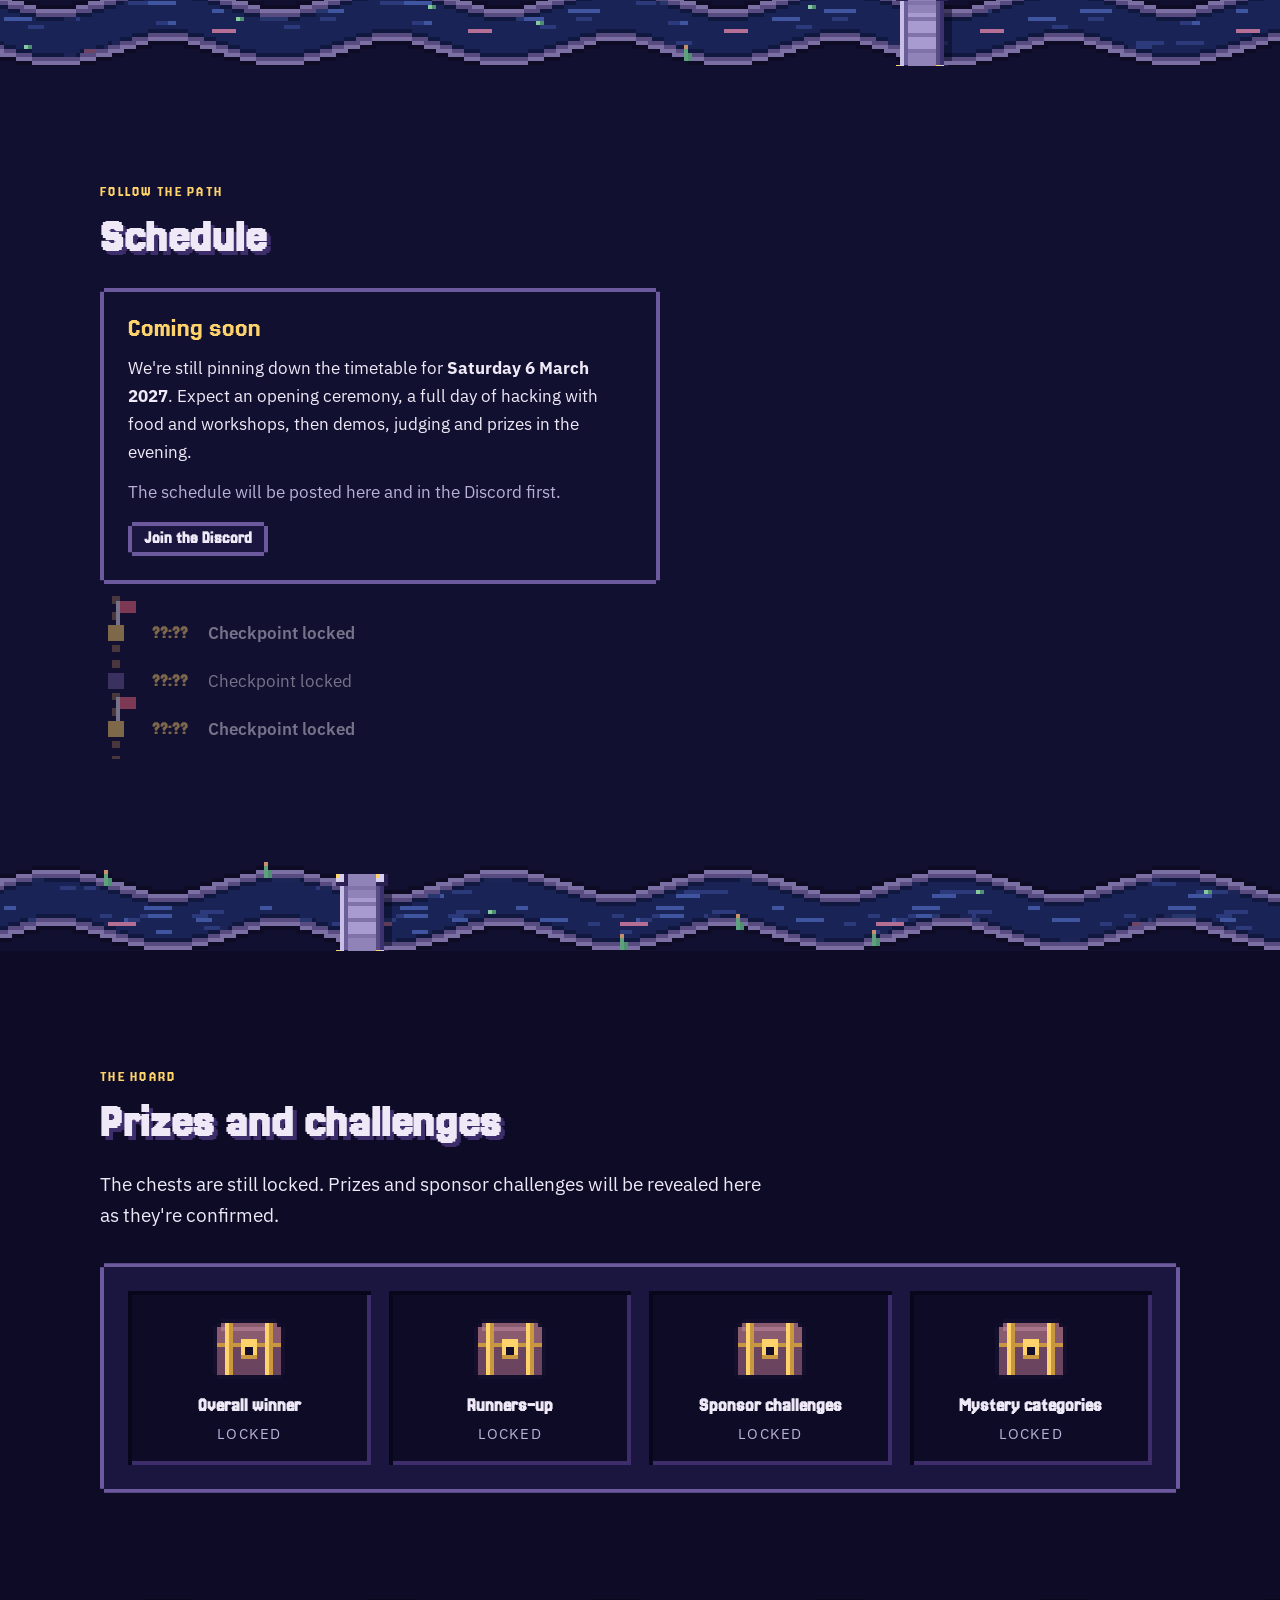
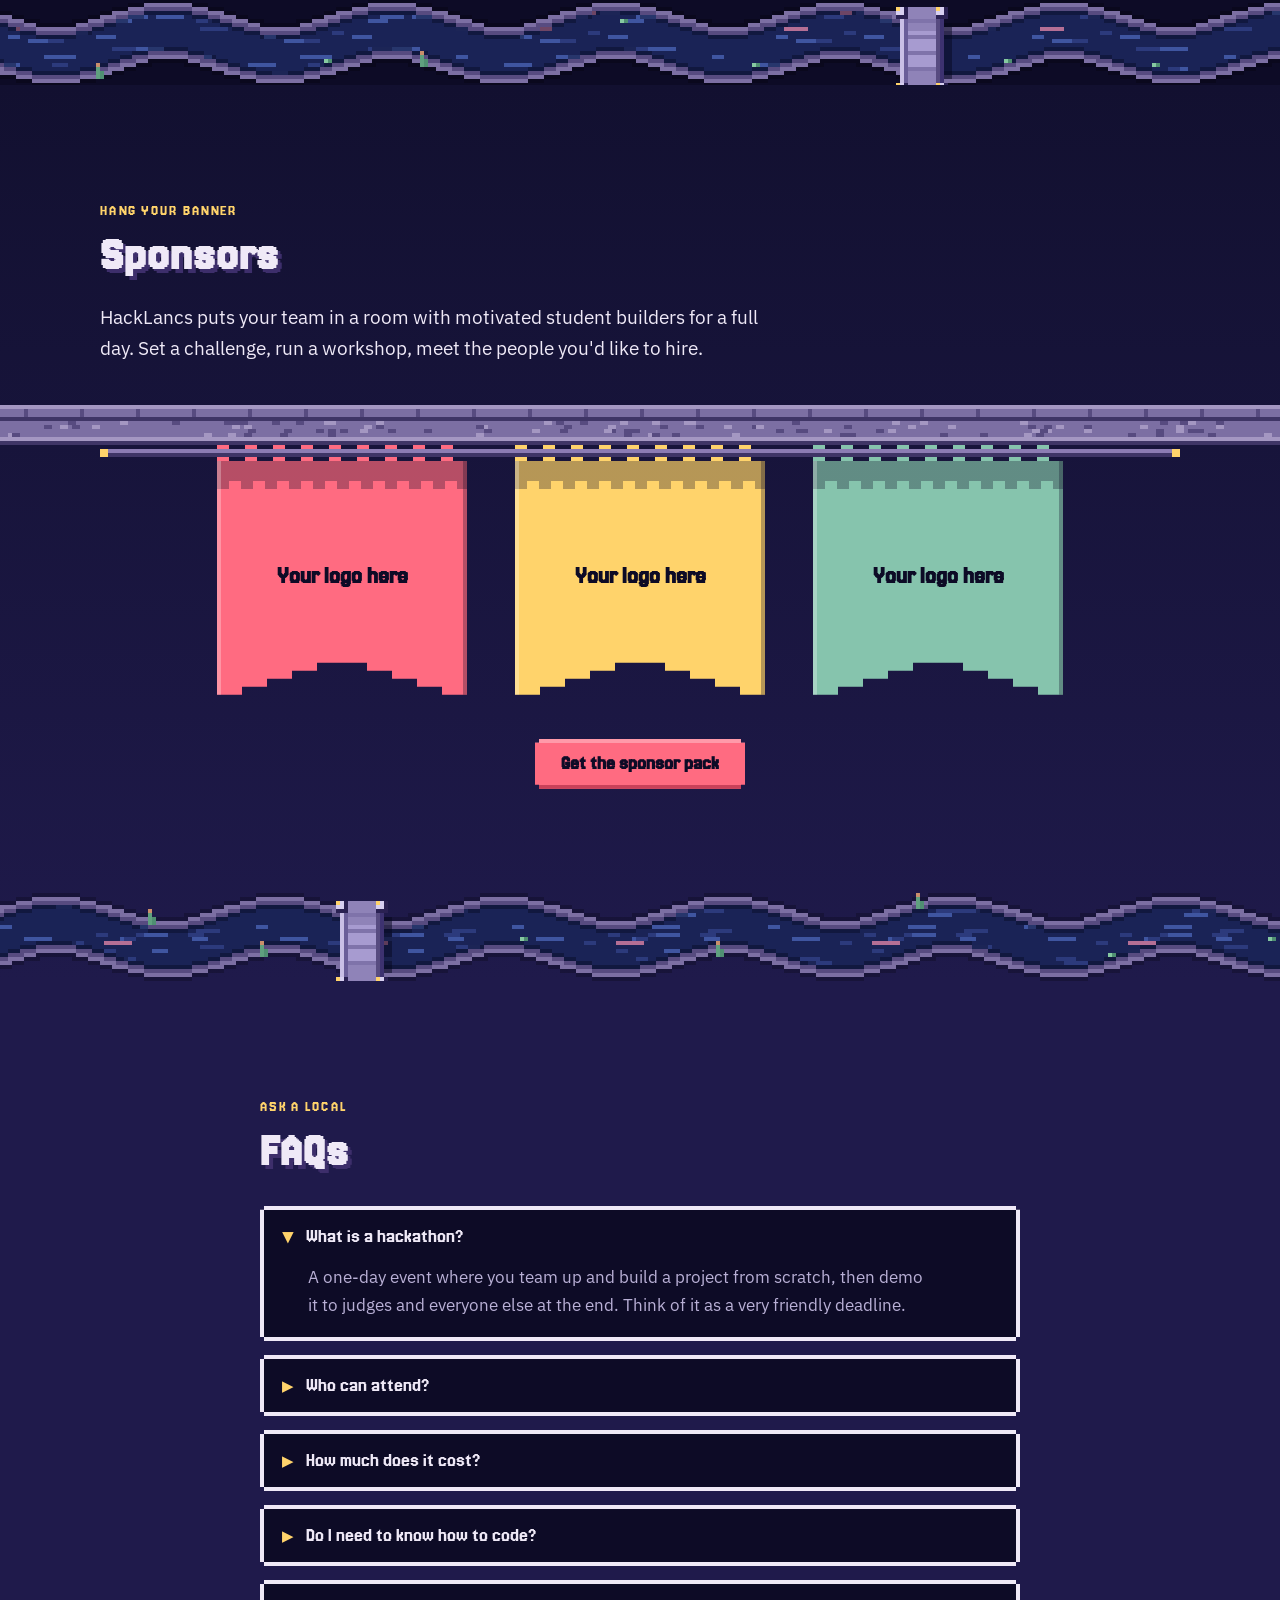
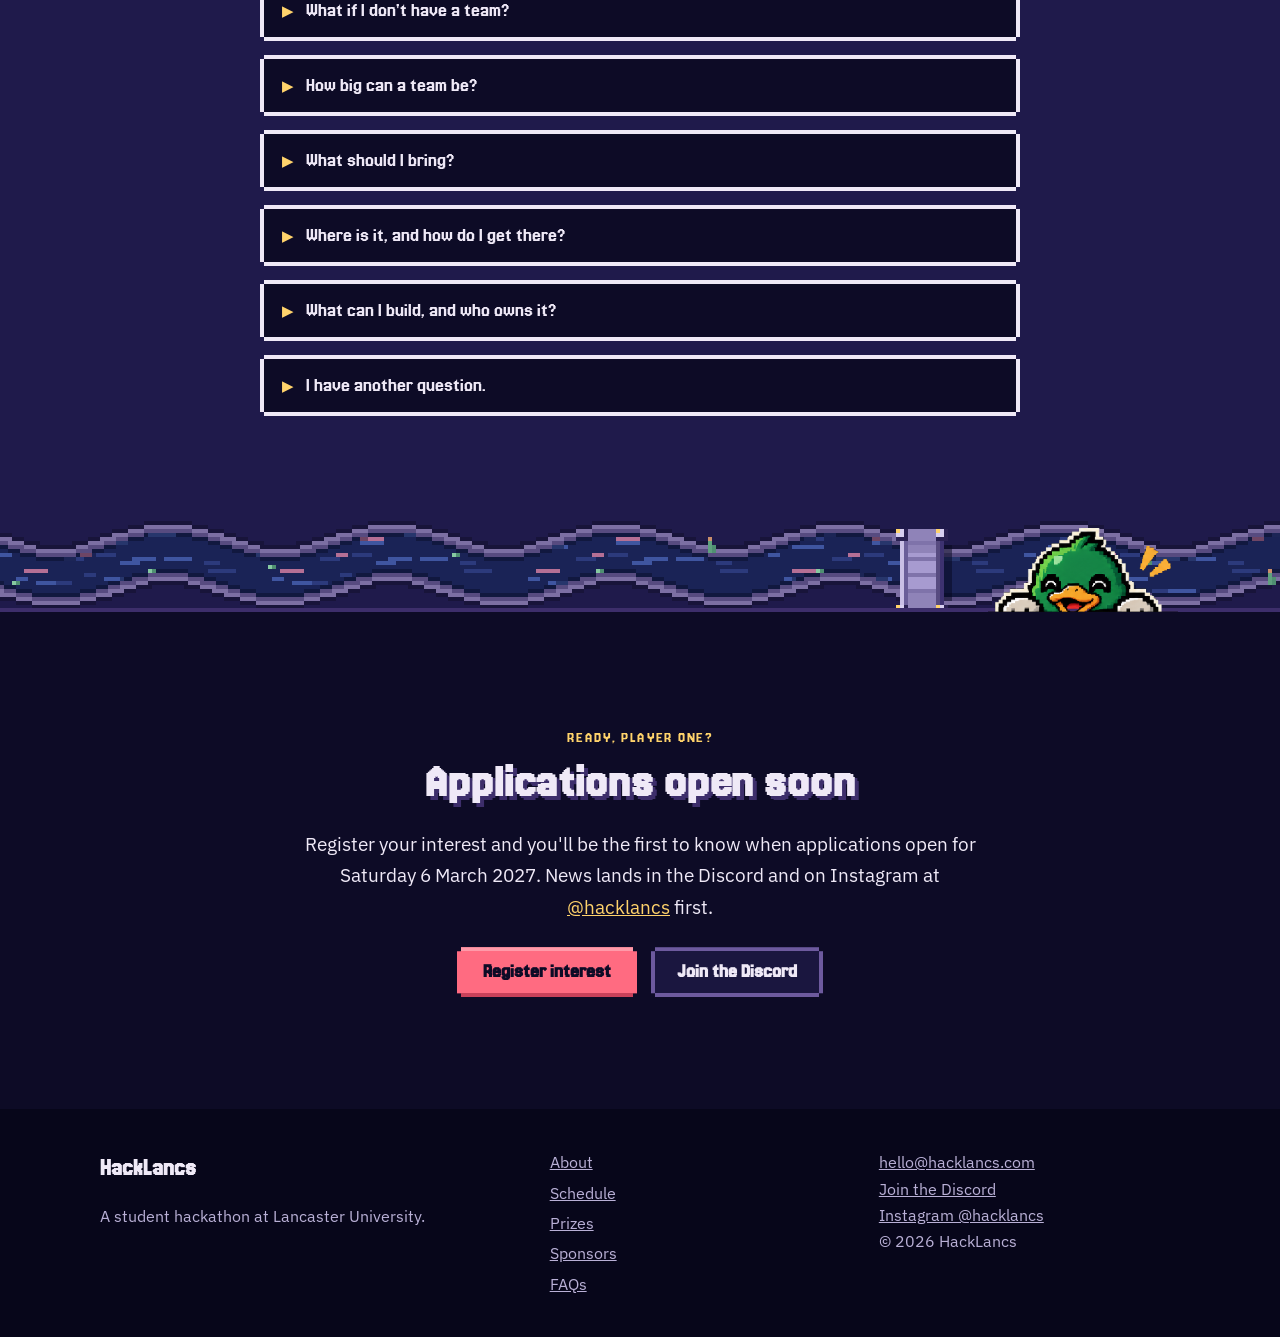
==== commit dc2a08ce: "Add the duck peeking over the apply section and Instagram links Co-Authored-By: Claude Fable 5.2 <no" ====
--- a/index.html
+++ b/index.html
@@ -54,7 +54,8 @@
       "@type": "Organization",
       "name": "HackLancs",
       "url": "https://hacklancs.com/",
-      "email": "hello@hacklancs.com"
+      "email": "hello@hacklancs.com",
+      "sameAs": ["https://www.instagram.com/hacklancs/"]
     },
     "performer": { "@type": "Organization", "name": "HackLancs" },
     "offers": {
@@ -251,11 +252,12 @@
 
     <!-- ───────────── Apply ───────────── -->
     <section class="section apply" id="apply">
+      <img class="duck" src="assets/duck.png" alt="" width="545" height="241" loading="lazy">
       <!-- Shown until a Tito event is set in js/site.js -->
       <div class="wrap wrap--narrow center" id="apply-soon">
         <p class="eyebrow">Ready, player one?</p>
         <h2>Applications open soon</h2>
-        <p class="lead">Register your interest and you'll be the first to know when applications open for Saturday 6 March 2027. News lands in the Discord first.</p>
+        <p class="lead">Register your interest and you'll be the first to know when applications open for Saturday 6 March 2027. News lands in the Discord and on Instagram at <a href="https://www.instagram.com/hacklancs/" target="_blank" rel="noopener">@hacklancs</a> first.</p>
         <div class="hero__cta">
           <a class="btn btn--primary" href="interest/">Register interest</a>
           <a class="btn btn--ghost" href="https://discord.gg/QNuVBameU" target="_blank" rel="noopener">Join the Discord</a>
@@ -287,7 +289,8 @@
       </nav>
       <div>
         <a href="mailto:hello@hacklancs.com">hello@hacklancs.com</a><br>
-        <a href="https://discord.gg/QNuVBameU" target="_blank" rel="noopener">Join the Discord</a>
+        <a href="https://discord.gg/QNuVBameU" target="_blank" rel="noopener">Join the Discord</a><br>
+        <a href="https://www.instagram.com/hacklancs/" target="_blank" rel="noopener">Instagram @hacklancs</a>
         <p>© <span id="year">2026</span> HackLancs</p>
       </div>
     </div>
--- a/css/style.css
+++ b/css/style.css
@@ -330,6 +330,11 @@
 
 /* Apply */
 .apply { background: var(--navy-900); border-top: var(--px) solid var(--purple-500); }
+/* the duck peeks over the top edge of the section */
+.duck {
+  position: absolute; z-index: 2; bottom: 100%; right: clamp(16px, 8vw, 140px);
+  width: clamp(110px, 16vw, 190px); height: auto; pointer-events: none;
+}
 
 /* Tito's widget is designed for a light page, so it sits on a pale panel */
 .tickets { background: #f4ecd8; color: #1a163f; --line: var(--window); padding: 20px; margin: 28px 0 16px; text-align: left; min-height: 120px; }
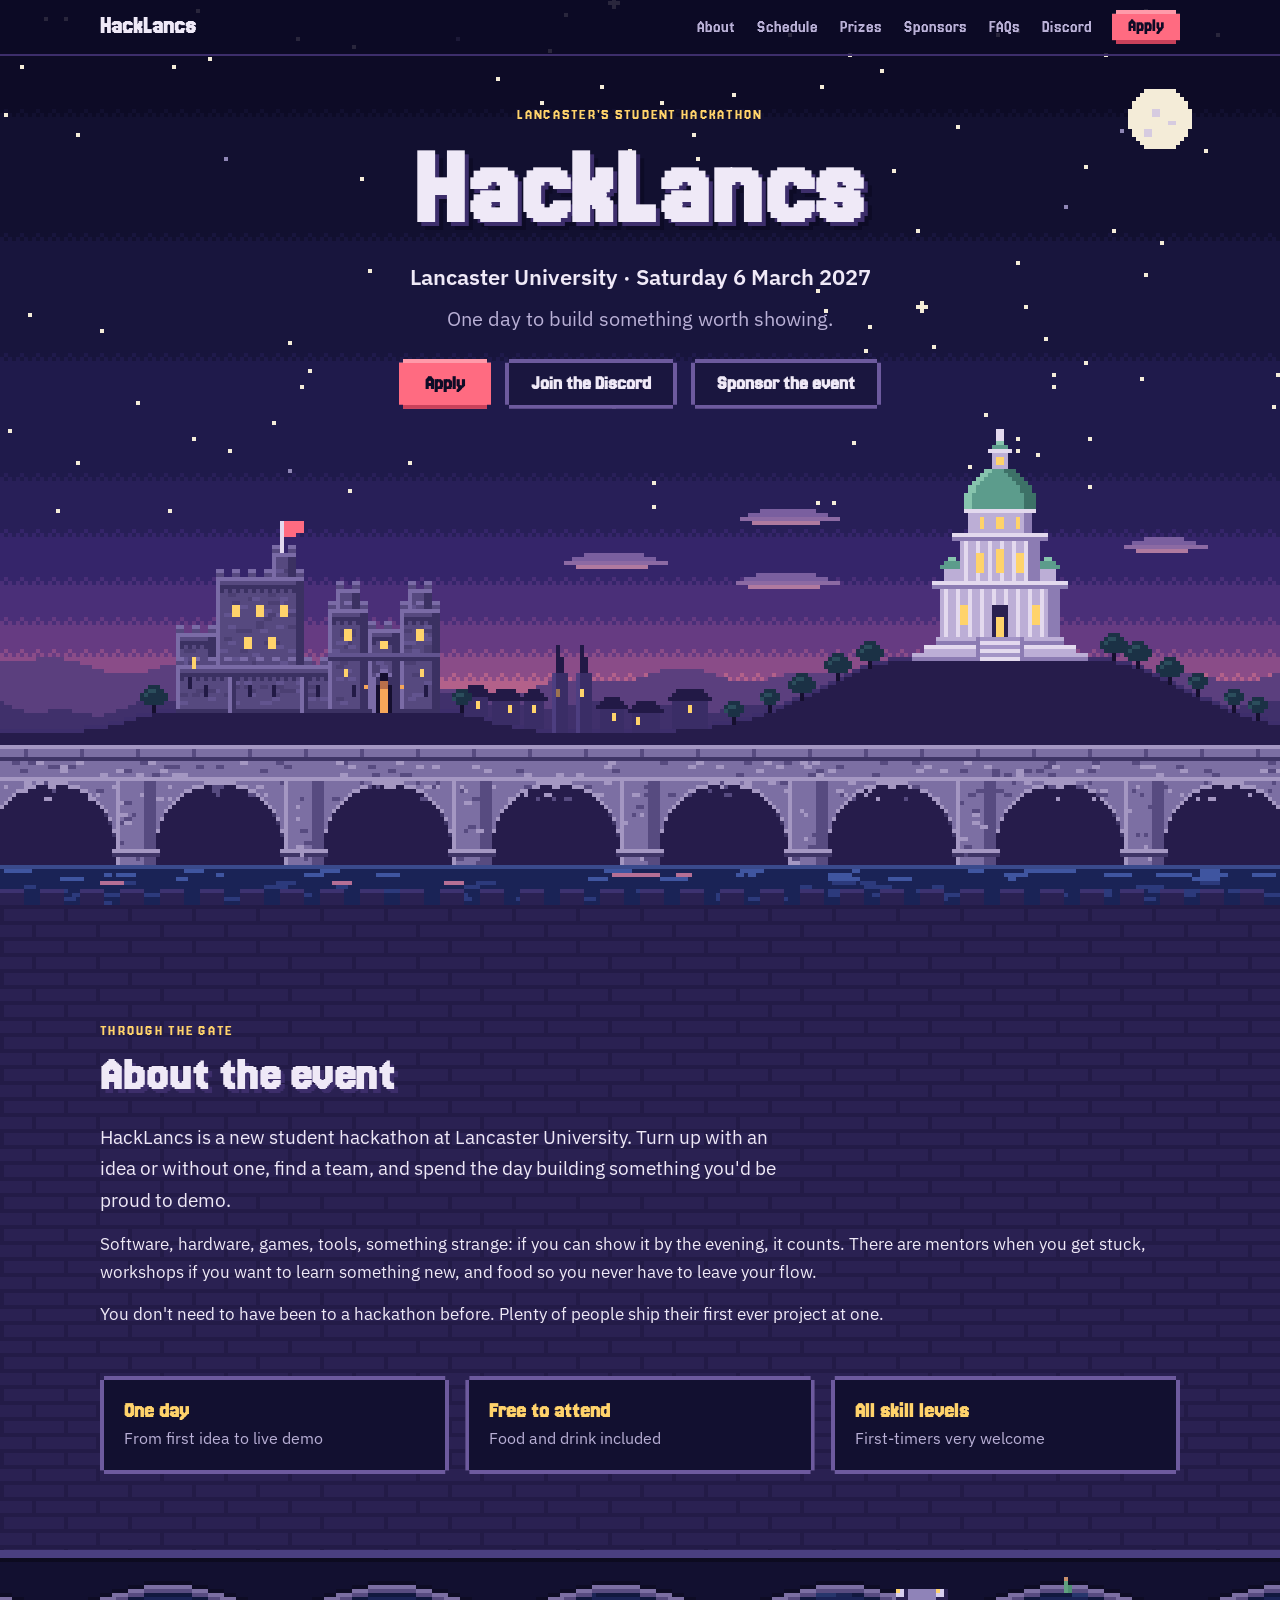
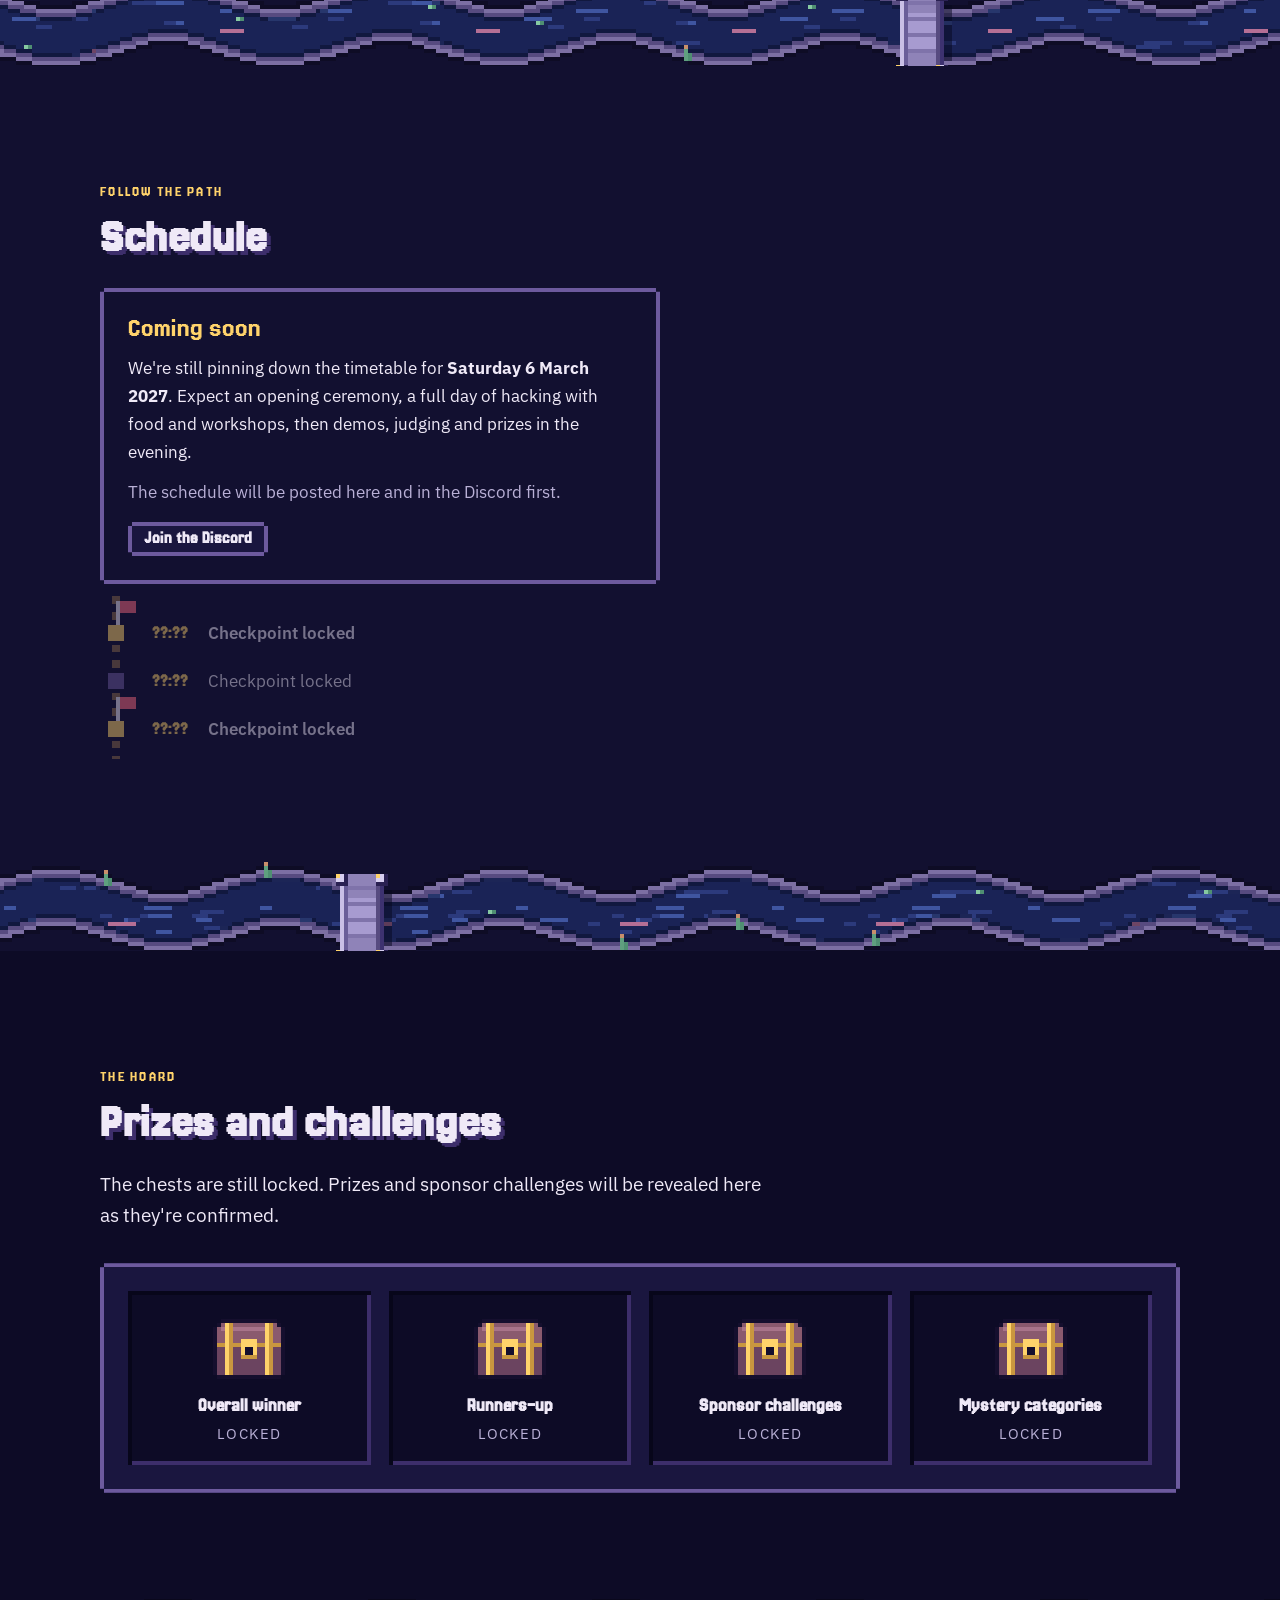
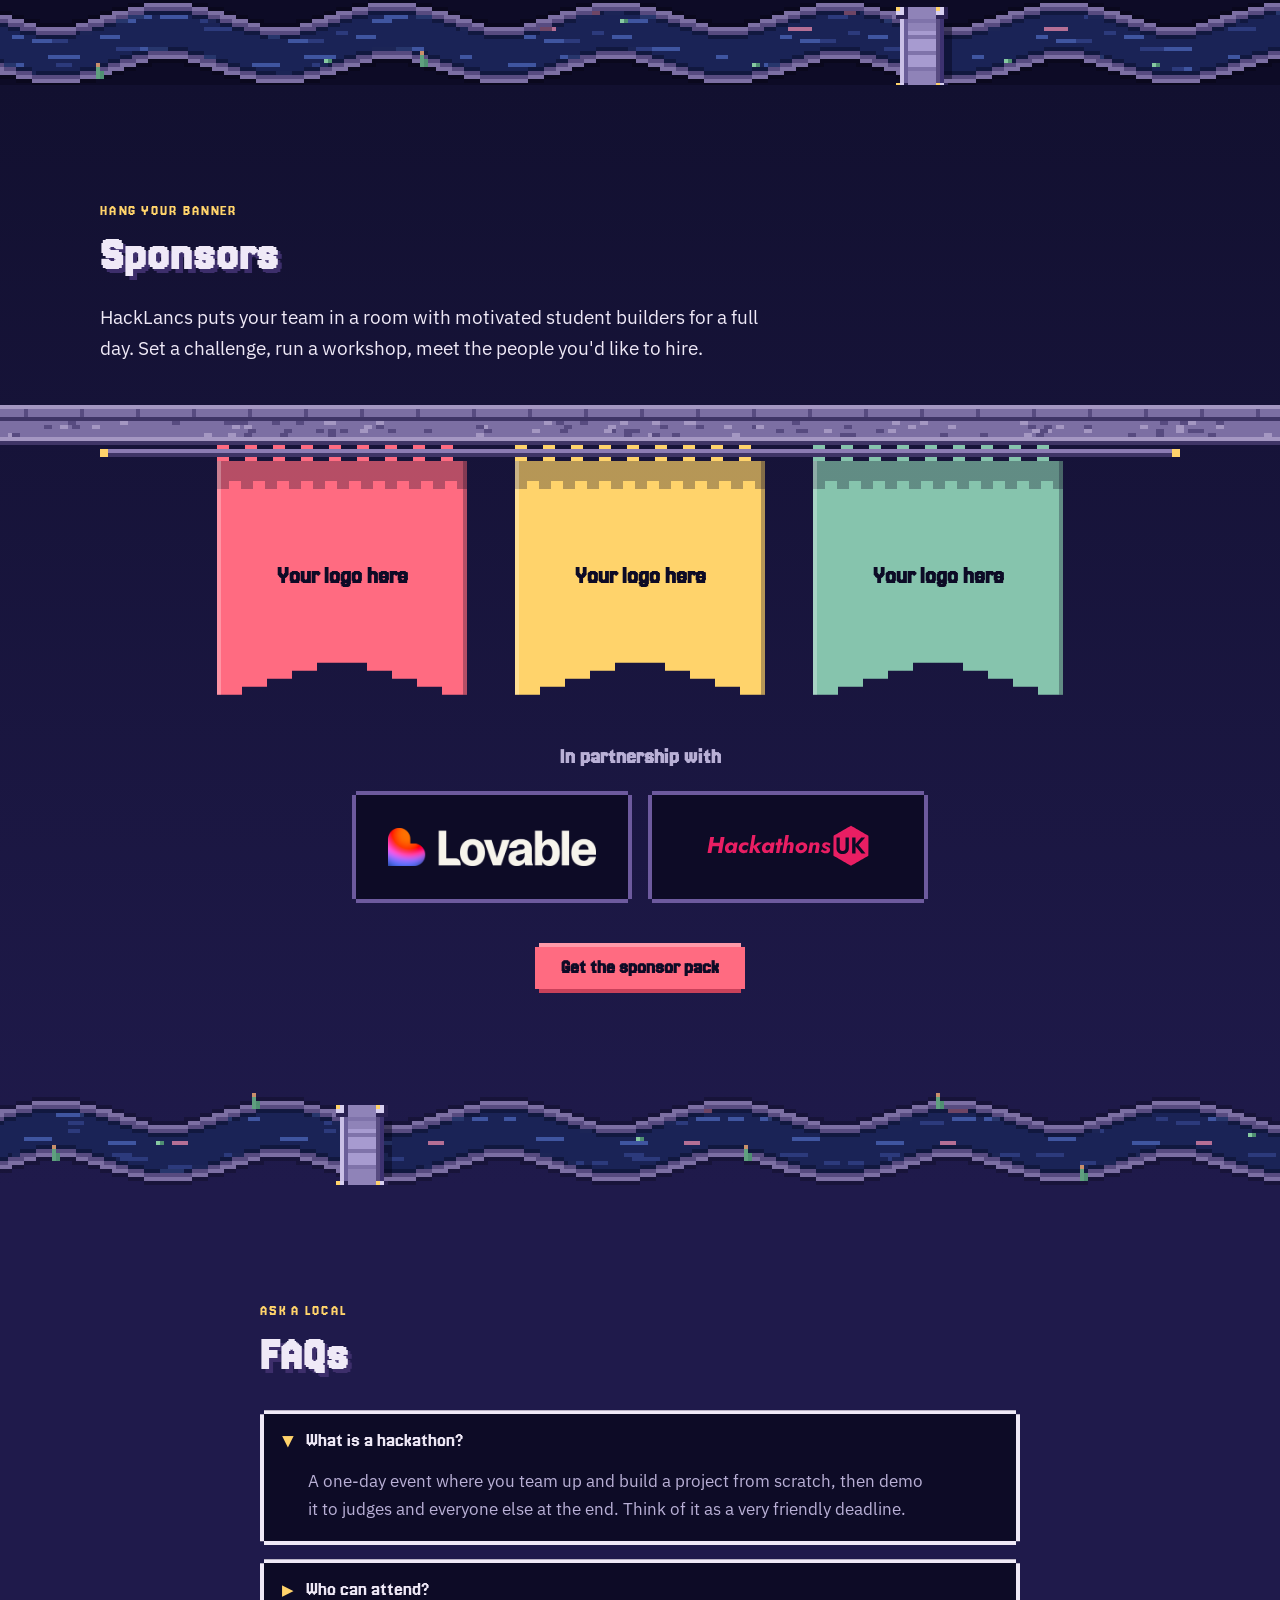
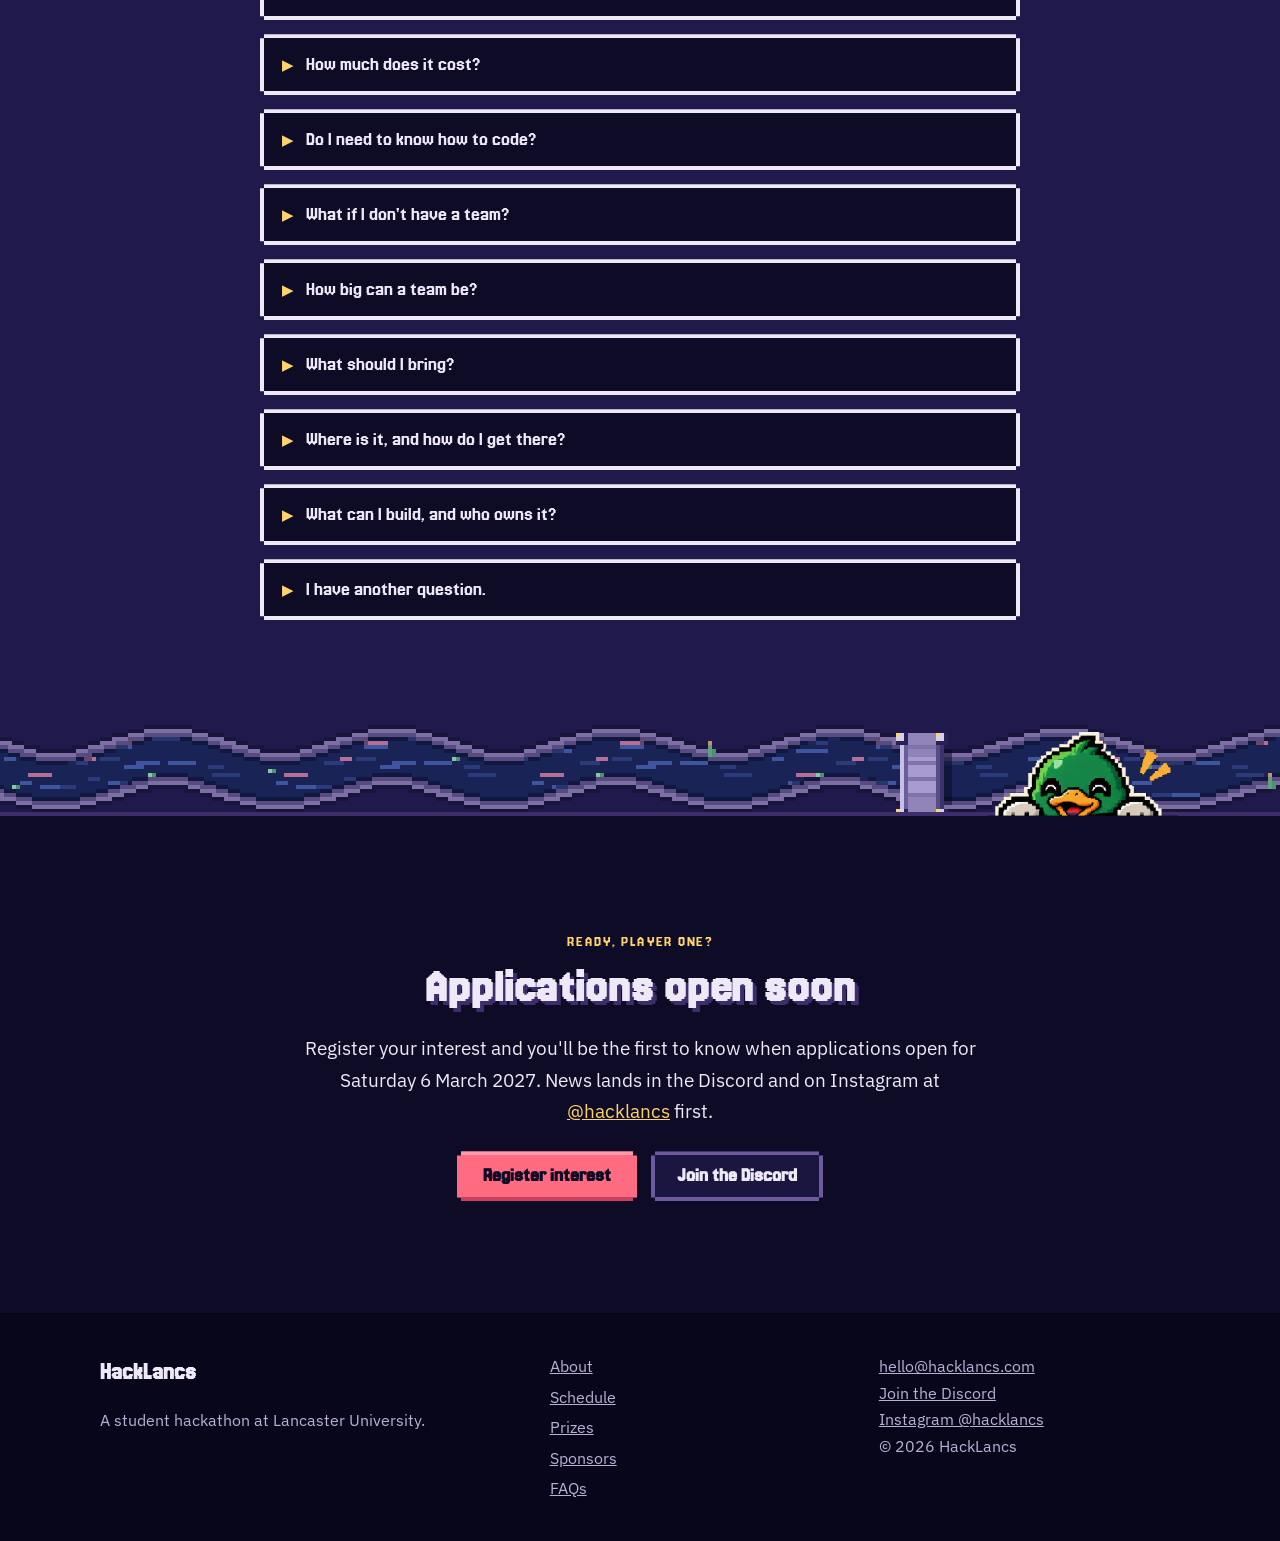
==== commit 18279285: "Add Lovable and Hackathons UK as partners with their official logos Co-Authored-By: Claude Opus 5.5 " ====
--- a/index.html
+++ b/index.html
@@ -193,6 +193,13 @@
           <li class="banner banner--teal"><span>Your logo here</span></li>
         </ul>
       </div>
+      <div class="wrap partners">
+        <h3 class="partners__title">In partnership with</h3>
+        <ul class="partners__list">
+          <li><a class="partner px-box" href="https://lovable.dev/" target="_blank" rel="noopener"><img src="assets/partners/lovable.png" alt="Lovable" width="960" height="175" loading="lazy"></a></li>
+          <li><a class="partner px-box" href="https://hackathons.org.uk/" target="_blank" rel="noopener"><img src="assets/partners/hackathons-uk.svg" alt="Hackathons UK" width="282" height="77" loading="lazy"></a></li>
+        </ul>
+      </div>
       <div class="wrap center">
         <a class="btn btn--primary" href="mailto:sponsors@hacklancs.com?subject=Sponsoring%20HackLancs">Get the sponsor pack</a>
       </div>
--- a/css/style.css
+++ b/css/style.css
@@ -304,6 +304,14 @@
     40% calc(100% - var(--s) * 4), 40% calc(100% - var(--s) * 3), 30% calc(100% - var(--s) * 3), 30% calc(100% - var(--s) * 2),
     20% calc(100% - var(--s) * 2), 20% calc(100% - var(--s)), 10% calc(100% - var(--s)), 10% 100%, 0 100%);
 }
+/* partners: plain dark tiles so each logo sits on a clean background, per their brand rules */
+.partners { margin: 0 auto 40px; text-align: center; }
+.partners__title { font-size: 1.375rem; color: var(--muted); margin: 0 0 16px; }
+.partners__list { list-style: none; margin: 0; padding: 0; display: flex; flex-wrap: wrap; justify-content: center; gap: 16px; }
+.partners__list li { flex: 0 1 280px; }
+.partner { display: grid; place-items: center; height: 112px; padding: 24px 32px; background: var(--navy-900); transition: transform .15s; }
+.partner:hover { transform: translateY(calc(var(--px) * -1)); }
+.partner img { display: block; max-width: 100%; max-height: 44px; width: auto; height: auto; }
 .banner--rose { --c: var(--accent); }
 .banner--gold { --c: var(--window); }
 .banner--teal { --c: #86c4ad; }
@@ -351,5 +359,5 @@
 
 @media (prefers-reduced-motion: reduce) {
   html { scroll-behavior: auto; }
-  .btn, .dialogues summary::before { transition: none; }
-}
+  .btn, .dialogues summary::before, .partner { transition: none; }
+}
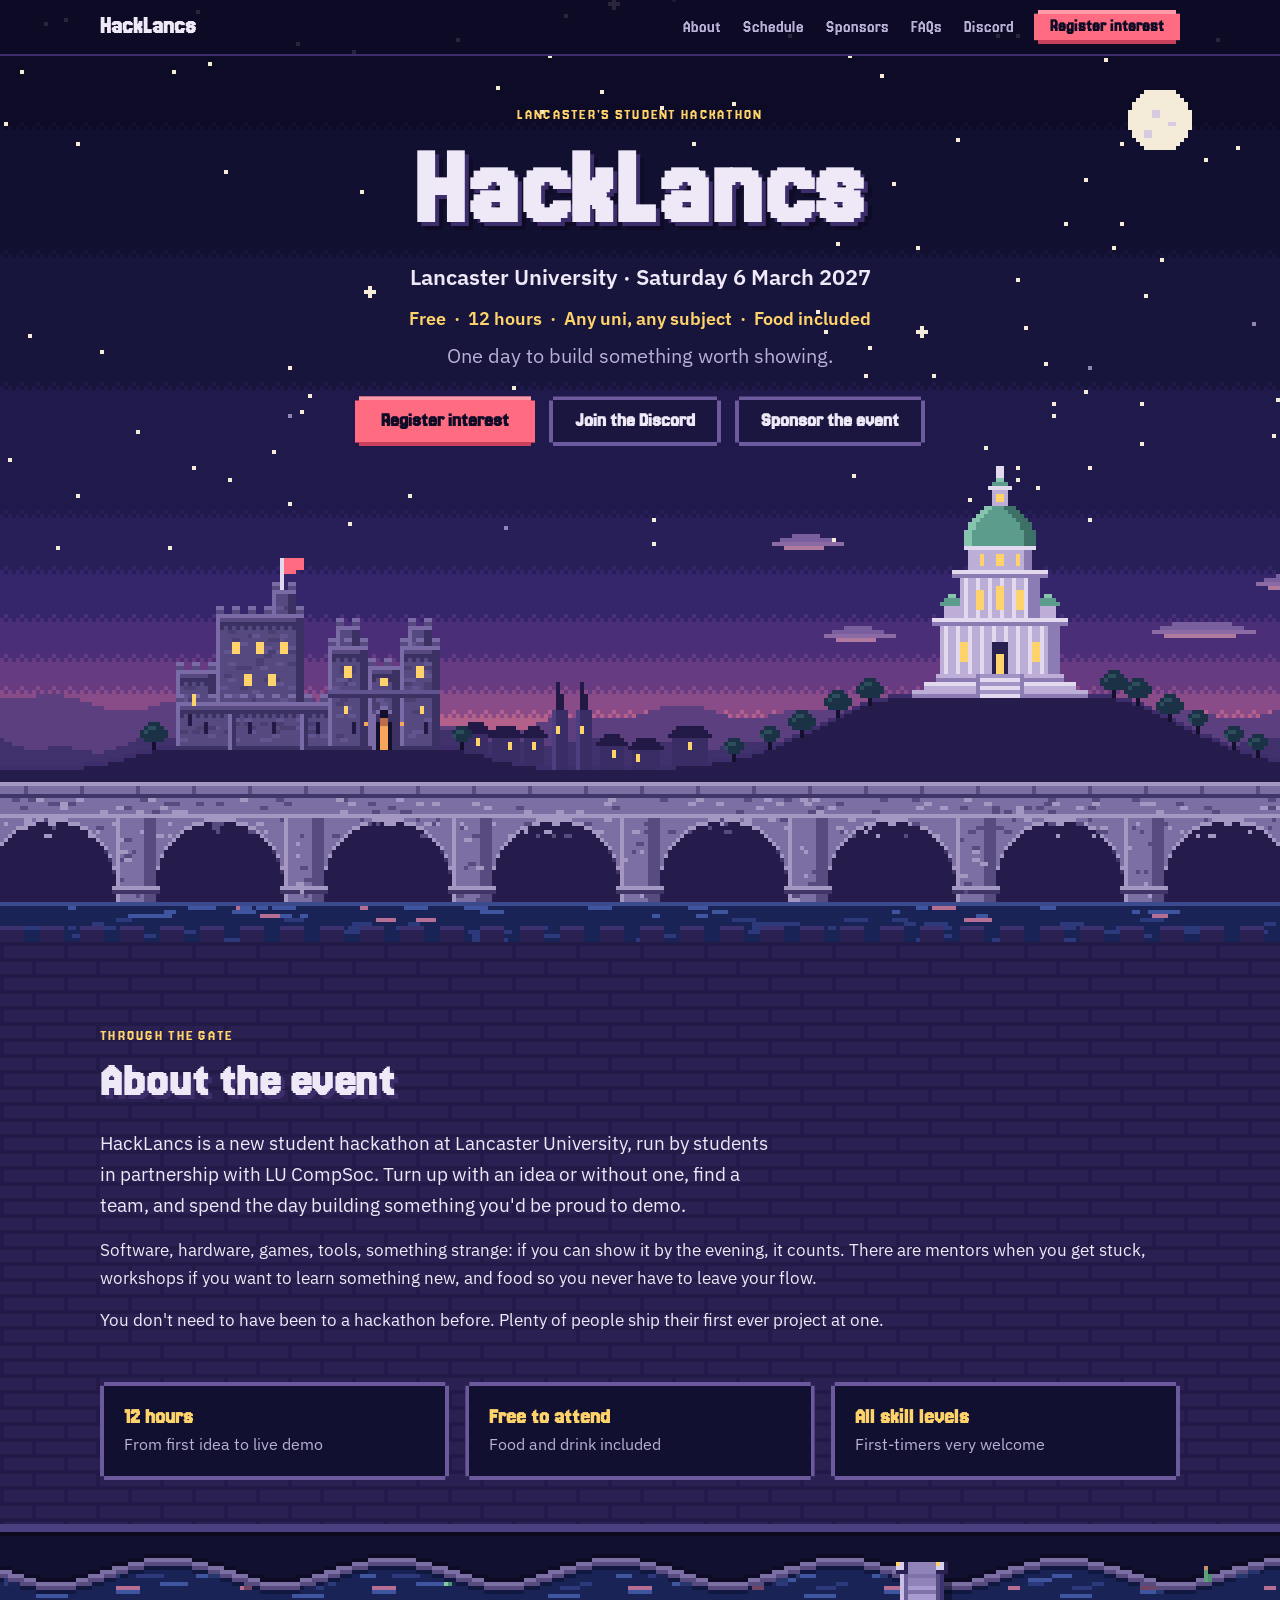
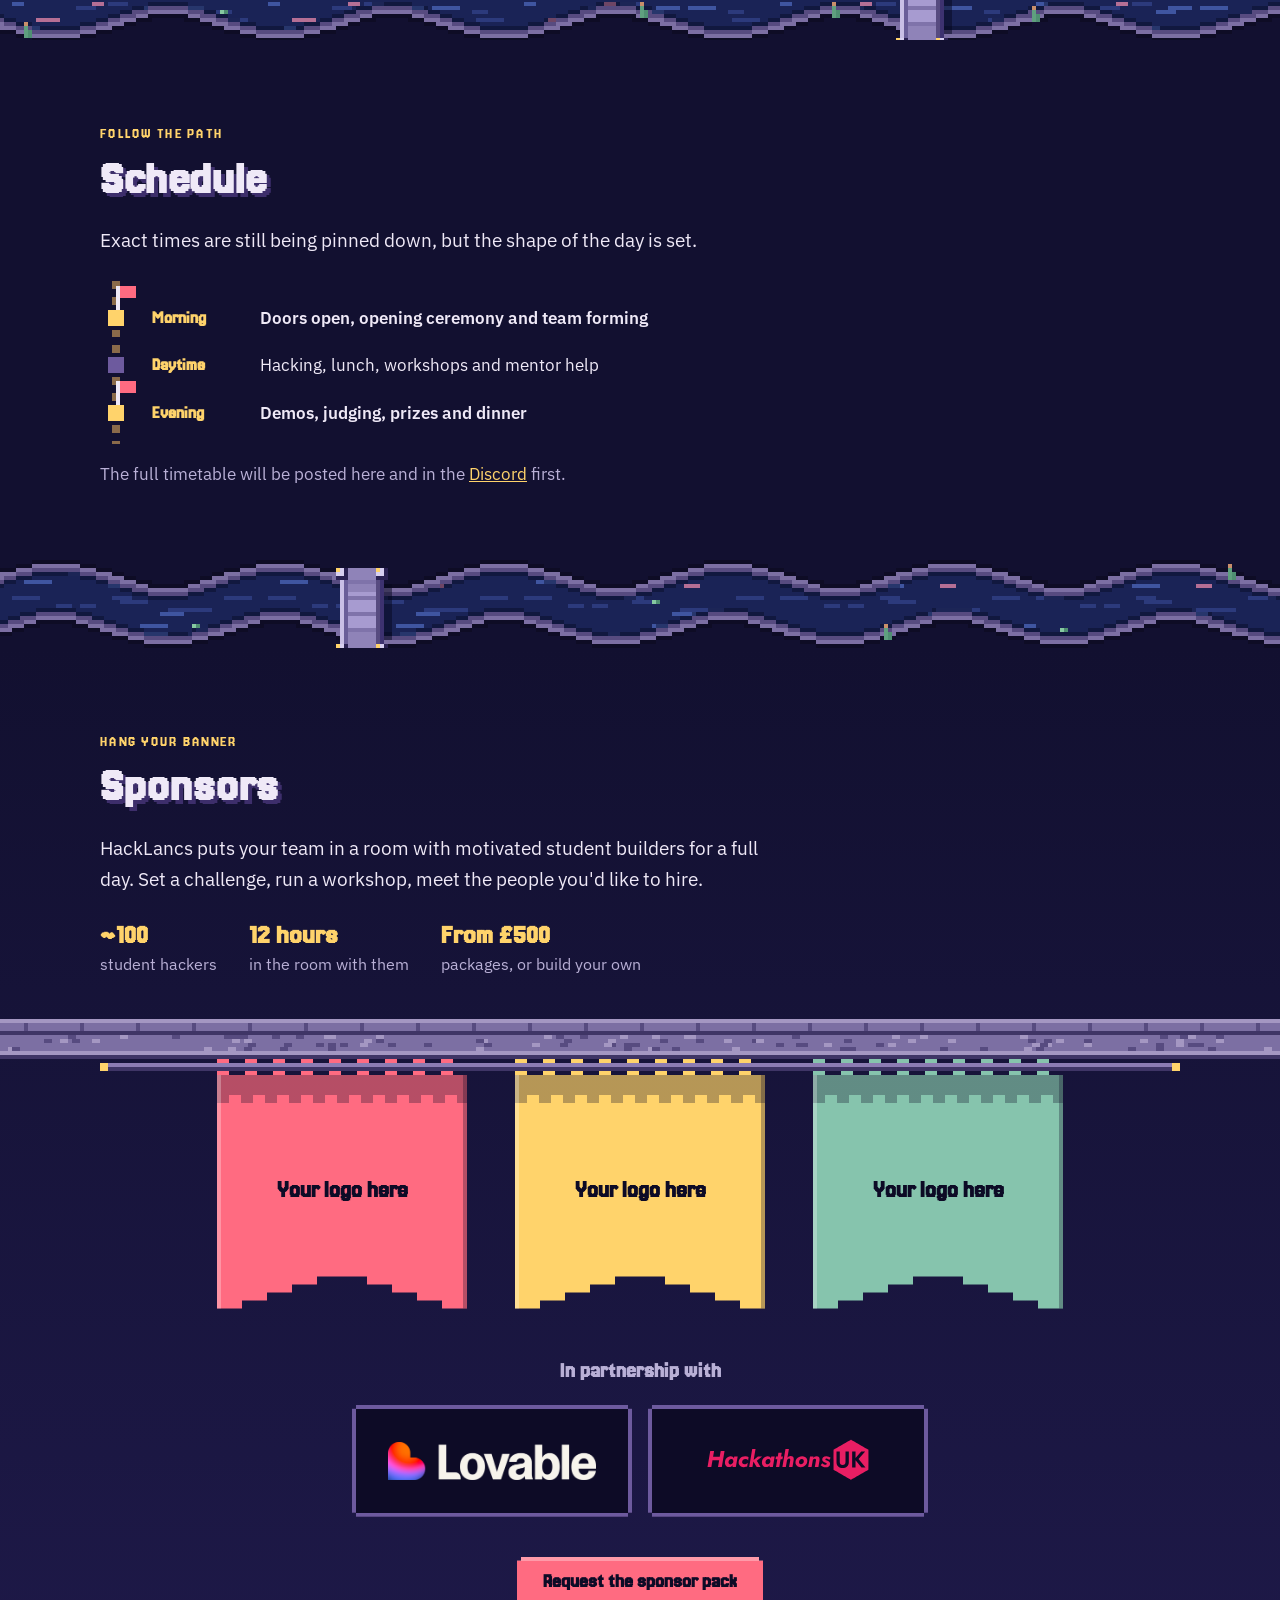
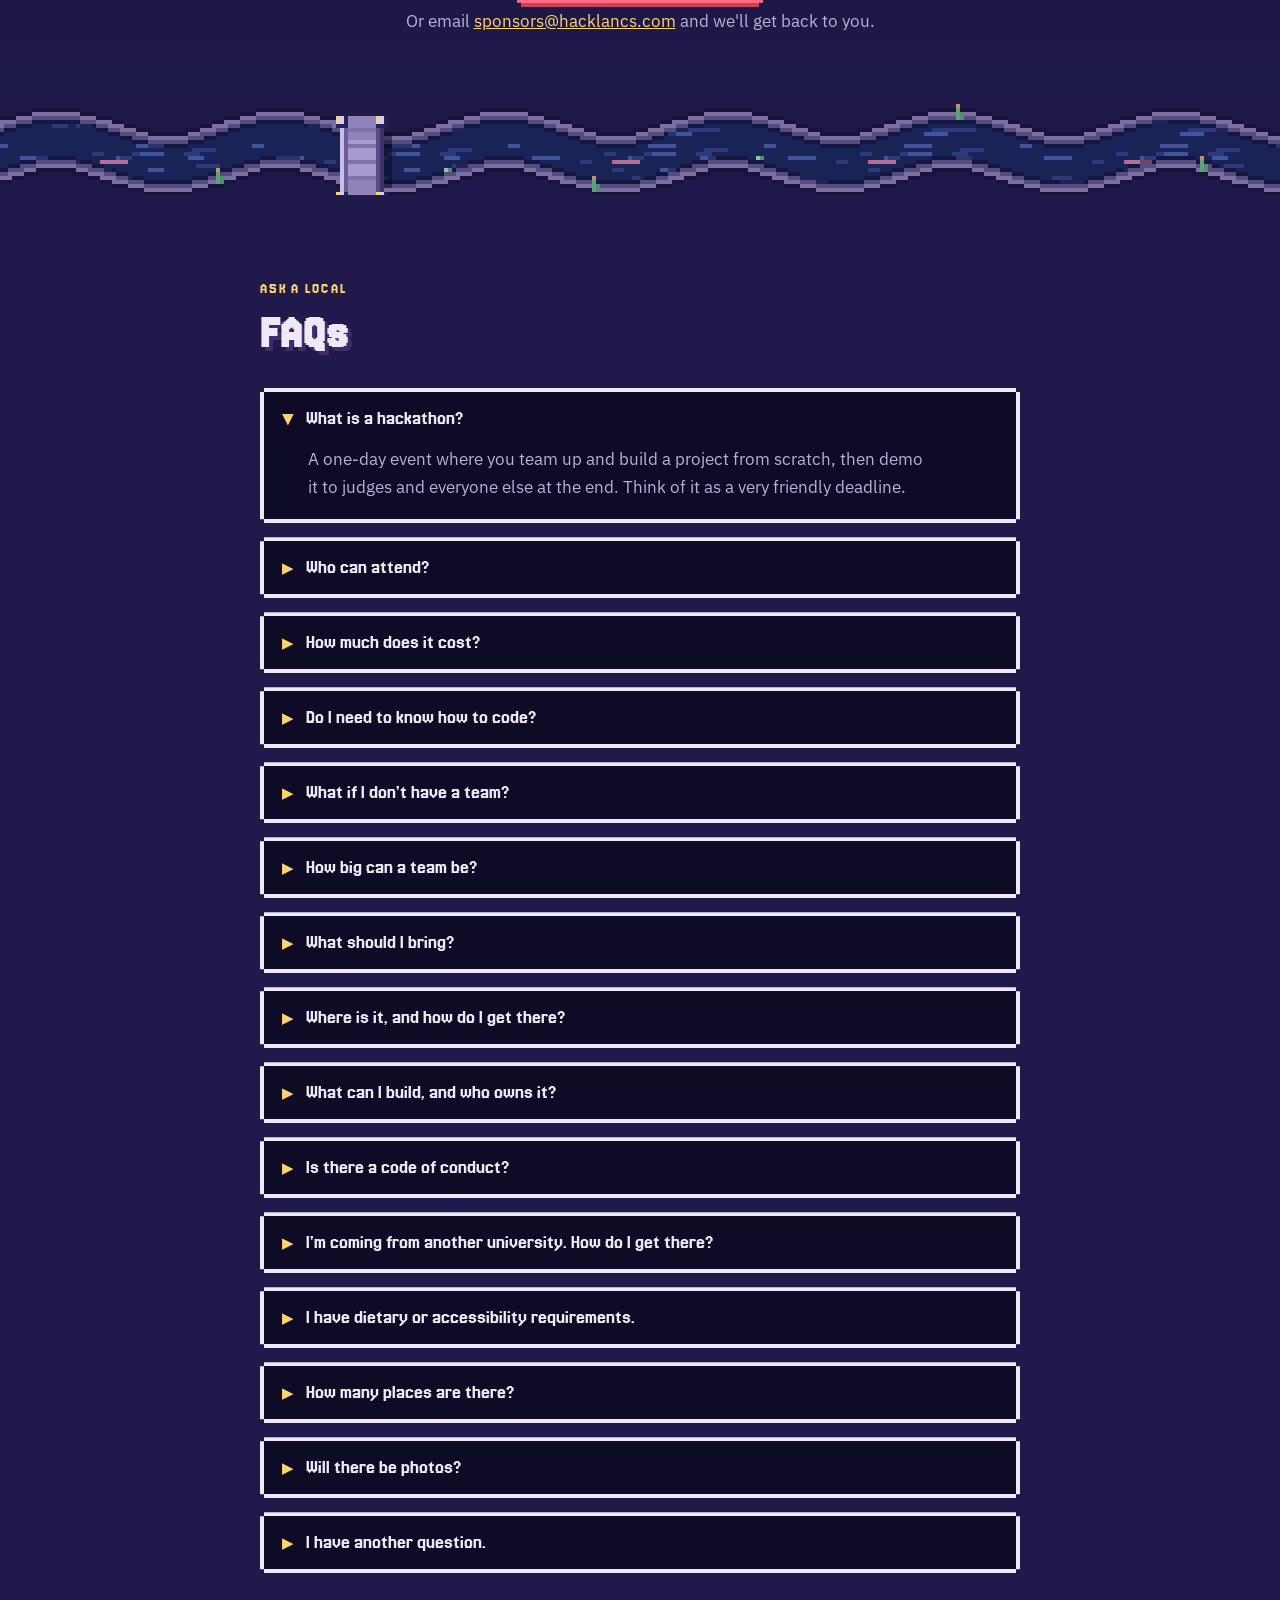
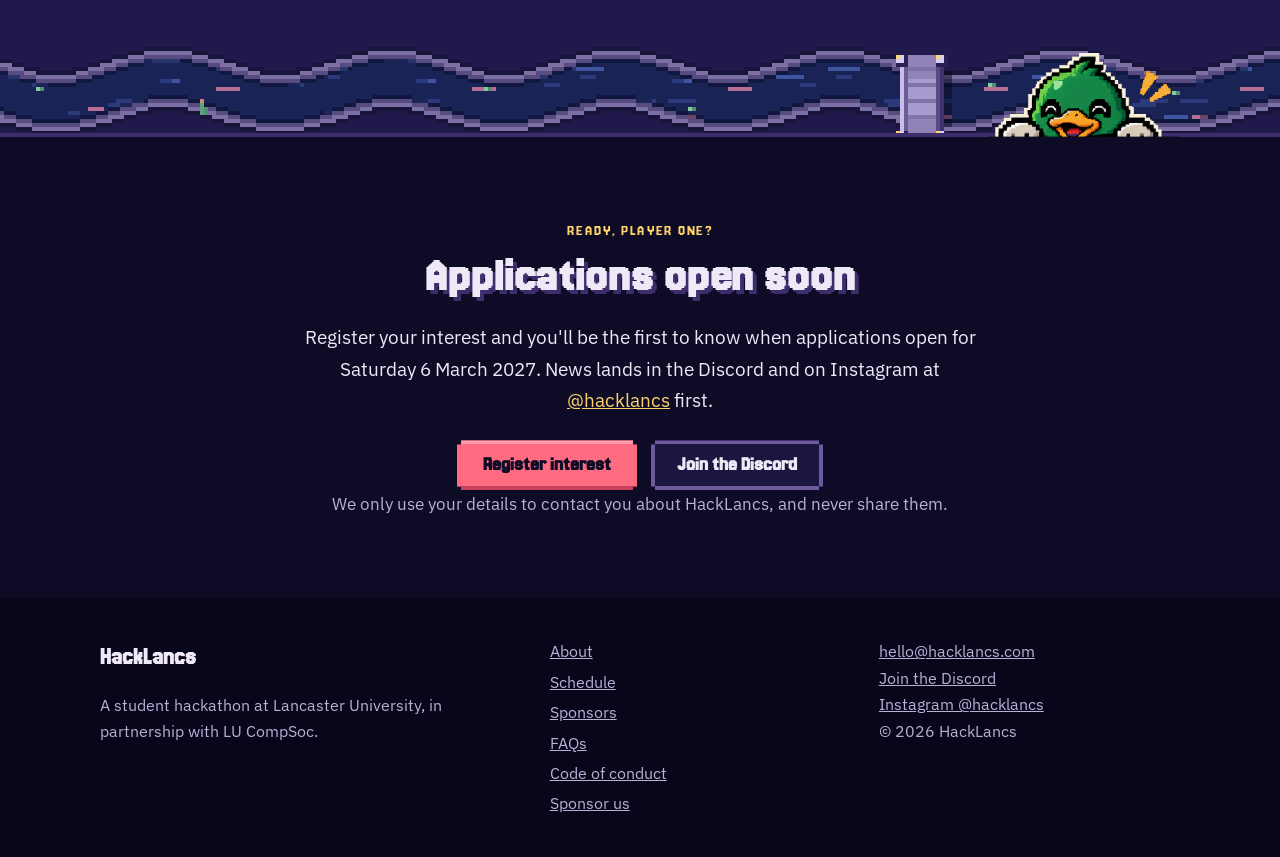
==== commit 0014677c: "Improve site content ahead of applications opening - Swap the 'Apply' buttons for 'Register interest" ====
--- a/index.html
+++ b/index.html
@@ -57,13 +57,12 @@
       "email": "hello@hacklancs.com",
       "sameAs": ["https://www.instagram.com/hacklancs/"]
     },
-    "performer": { "@type": "Organization", "name": "HackLancs" },
     "offers": {
       "@type": "Offer",
       "validFrom": "2026-11-12",
       "price": "0",
       "priceCurrency": "GBP",
-      "availability": "https://schema.org/InStock",
+      "availability": "https://schema.org/PreOrder",
       "url": "https://hacklancs.com/interest/"
     }
   }
@@ -87,12 +86,11 @@
     <nav class="nav__links" id="nav-links" aria-label="Main">
       <a href="#about">About</a>
       <a href="#schedule">Schedule</a>
-      <a href="#prizes">Prizes</a>
       <a href="#sponsors">Sponsors</a>
       <a href="#faq">FAQs</a>
       <a href="https://discord.gg/QNuVBameU" target="_blank" rel="noopener">Discord</a>
     </nav>
-    <a class="btn btn--primary btn--small nav__apply" href="#apply">Apply</a>
+    <a class="btn btn--primary btn--small nav__apply" href="interest/" data-cta>Register<span class="hide-sm"> interest</span></a>
   </header>
 
   <main>
@@ -104,9 +102,10 @@
         <p class="eyebrow">Lancaster's student hackathon</p>
         <h1>HackLancs</h1>
         <p class="hero__meta"><span>Lancaster University</span> <span class="dot" aria-hidden="true">·</span> <span><time datetime="2027-03-06">Saturday 6 March 2027</time></span></p>
+        <p class="hero__perks">Free <span class="dot" aria-hidden="true">·</span> 12 hours <span class="dot" aria-hidden="true">·</span> Any uni, any subject <span class="dot" aria-hidden="true">·</span> Food included</p>
         <p class="hero__tag">One day to build something worth showing.</p>
         <div class="hero__cta">
-          <a class="btn btn--primary" href="#apply">Apply</a>
+          <a class="btn btn--primary" href="interest/" data-cta>Register interest</a>
           <a class="btn btn--ghost" href="https://discord.gg/QNuVBameU" target="_blank" rel="noopener">Join the Discord</a>
           <a class="btn btn--ghost" href="#sponsors">Sponsor the event</a>
         </div>
@@ -121,7 +120,7 @@
         <div>
           <p class="eyebrow">Through the gate</p>
           <h2>About the event</h2>
-          <p class="lead">HackLancs is a new student hackathon at Lancaster University. Turn up with an idea or without one, find a team, and spend the day building something you'd be proud to demo.</p>
+          <p class="lead">HackLancs is a new student hackathon at Lancaster University, run by students in partnership with LU CompSoc. Turn up with an idea or without one, find a team, and spend the day building something you'd be proud to demo.</p>
           <p>Software, hardware, games, tools, something strange: if you can show it by the evening, it counts. There are mentors when you get stuck, workshops if you want to learn something new, and food so you never have to leave your flow.</p>
           <p>You don't need to have been to a hackathon before. Plenty of people ship their first ever project at one.</p>
         </div>
@@ -129,7 +128,7 @@
       <div class="wrap">
         <!-- TODO: confirm each of these before launch -->
         <ul class="facts">
-          <li class="px-box"><strong>One day</strong><span>From first idea to live demo</span></li>
+          <li class="px-box"><strong>12 hours</strong><span>From first idea to live demo</span></li>
           <li class="px-box"><strong>Free to attend</strong><span>Food and drink included</span></li>
           <li class="px-box"><strong>All skill levels</strong><span>First-timers very welcome</span></li>
         </ul>
@@ -142,23 +141,20 @@
       <div class="wrap">
         <p class="eyebrow">Follow the path</p>
         <h2>Schedule</h2>
-        <!-- TODO: replace this panel with the confirmed timetable (the .path list styles are still in style.css) -->
-        <div class="soon px-box">
-          <p class="soon__tag">Coming soon</p>
-          <p>We're still pinning down the timetable for <strong>Saturday 6 March 2027</strong>. Expect an opening ceremony, a full day of hacking with food and workshops, then demos, judging and prizes in the evening.</p>
-          <p class="note">The schedule will be posted here and in the Discord first.</p>
-          <a class="btn btn--ghost btn--small" href="https://discord.gg/QNuVBameU" target="_blank" rel="noopener">Join the Discord</a>
-        </div>
-        <ol class="path path--locked" aria-hidden="true">
-          <li class="key"><time>??:??</time><span>Checkpoint locked</span></li>
-          <li><time>??:??</time><span>Checkpoint locked</span></li>
-          <li class="key"><time>??:??</time><span>Checkpoint locked</span></li>
+        <!-- TODO: swap the outline for exact times once the running order is final (the .path styles are reused) -->
+        <p class="lead">Exact times are still being pinned down, but the shape of the day is set.</p>
+        <ol class="path">
+          <li class="key"><time>Morning</time><span>Doors open, opening ceremony and team forming</span></li>
+          <li><time>Daytime</time><span>Hacking, lunch, workshops and mentor help</span></li>
+          <li class="key"><time>Evening</time><span>Demos, judging, prizes and dinner</span></li>
         </ol>
+        <p class="note">The full timetable will be posted here and in the <a href="https://discord.gg/QNuVBameU" target="_blank" rel="noopener">Discord</a> first.</p>
       </div>
     </section>
 
     <!-- ───────────── Prizes: inventory panel ───────────── -->
-    <section class="section prizes" id="prizes">
+    <!-- Hidden until at least one prize is confirmed: remove `hidden` and restore the nav/footer links -->
+    <section class="section prizes" id="prizes" hidden>
       <div class="canal canal--left" aria-hidden="true"></div>
       <div class="wrap">
         <p class="eyebrow">The hoard</p>
@@ -183,6 +179,11 @@
         <p class="eyebrow">Hang your banner</p>
         <h2>Sponsors</h2>
         <p class="lead">HackLancs puts your team in a room with motivated student builders for a full day. Set a challenge, run a workshop, meet the people you'd like to hire.</p>
+        <ul class="sponsor-stats">
+          <li><strong>~100</strong><span>student hackers</span></li>
+          <li><strong>12 hours</strong><span>in the room with them</span></li>
+          <li><strong>From £500</strong><span>packages, or build your own</span></li>
+        </ul>
       </div>
       <div class="aqueduct">
         <canvas class="aqueduct__deck" data-strip="deck" aria-hidden="true"></canvas>
@@ -201,7 +202,9 @@
         </ul>
       </div>
       <div class="wrap center">
-        <a class="btn btn--primary" href="mailto:sponsors@hacklancs.com?subject=Sponsoring%20HackLancs">Get the sponsor pack</a>
+        <!-- TODO: add sponsor-pack.pdf to the repo and link it here directly -->
+        <a class="btn btn--primary" href="mailto:sponsors@hacklancs.com?subject=Sponsor%20pack%20request">Request the sponsor pack</a>
+        <p class="note">Or email <a href="mailto:sponsors@hacklancs.com">sponsors@hacklancs.com</a> and we'll get back to you.</p>
       </div>
     </section>
 
@@ -250,6 +253,26 @@
             <p>Anything you like, as long as you start it at the event. Whatever you build belongs to you and your team.</p>
           </details>
           <details class="px-box">
+            <summary>Is there a code of conduct?</summary>
+            <p>Yes. Everyone at HackLancs (attendees, mentors, sponsors and organisers) agrees to our <a href="code-of-conduct/">code of conduct</a>. If anything makes you uncomfortable on the day, talk to any organiser.</p>
+          </details>
+          <details class="px-box">
+            <summary>I'm coming from another university. How do I get there?</summary>
+            <p>Lancaster is on the West Coast Main Line, with direct trains from Manchester, Preston and Glasgow and easy connections from Leeds and York. From Lancaster station or the city centre, regular buses run to the Bailrigg campus. We'll share detailed directions once the building is confirmed.</p>
+          </details>
+          <details class="px-box">
+            <summary>I have dietary or accessibility requirements.</summary>
+            <p>Tell us when you apply and we'll plan around them. If you'd rather talk it through first, email <a href="mailto:hello@hacklancs.com">hello@hacklancs.com</a>.</p>
+          </details>
+          <details class="px-box">
+            <summary>How many places are there?</summary>
+            <p>Places are limited by the size of the venue. Register your interest and you'll hear as soon as applications open.</p>
+          </details>
+          <details class="px-box">
+            <summary>Will there be photos?</summary>
+            <p>Yes, there will be a photographer on the day. If you'd rather not appear in photos, tell an organiser at registration.</p>
+          </details>
+          <details class="px-box">
             <summary>I have another question.</summary>
             <p>Email <a href="mailto:hello@hacklancs.com">hello@hacklancs.com</a> and we'll get back to you.</p>
           </details>
@@ -269,6 +292,7 @@
           <a class="btn btn--primary" href="interest/">Register interest</a>
           <a class="btn btn--ghost" href="https://discord.gg/QNuVBameU" target="_blank" rel="noopener">Join the Discord</a>
         </div>
+        <p class="note">We only use your details to contact you about HackLancs, and never share them.</p>
       </div>
       <!-- Shown once a Tito event is set: sign-up happens here through Tito -->
       <div class="wrap wrap--narrow center" id="apply-tito" hidden>
@@ -285,14 +309,15 @@
     <div class="wrap footer__grid">
       <div>
         <p class="nav__logo">HackLancs</p>
-        <p>A student hackathon at Lancaster University.</p>
+        <p>A student hackathon at Lancaster University, in partnership with LU CompSoc.</p>
       </div>
       <nav aria-label="Footer">
         <a href="#about">About</a>
         <a href="#schedule">Schedule</a>
-        <a href="#prizes">Prizes</a>
-        <a href="#sponsors">Sponsors</a>
+          <a href="#sponsors">Sponsors</a>
         <a href="#faq">FAQs</a>
+        <a href="code-of-conduct/">Code of conduct</a>
+        <a href="mailto:sponsors@hacklancs.com">Sponsor us</a>
       </nav>
       <div>
         <a href="mailto:hello@hacklancs.com">hello@hacklancs.com</a><br>
--- a/css/style.css
+++ b/css/style.css
@@ -170,11 +170,13 @@
 }
 .hero__meta { font-size: clamp(1.0625rem, 2.6vw, 1.375rem); font-weight: 600; }
 @media (max-width: 520px) { .hero__meta span { display: block; } .hero__meta .dot { display: none; } }
+.hero__perks { color: var(--window); font-weight: 600; font-size: clamp(0.9375rem, 2.2vw, 1.125rem); margin-top: 8px; }
+.hero__perks .dot { margin: 0 4px; }
 .hero__tag { color: var(--muted); font-size: clamp(1rem, 2.4vw, 1.25rem); margin-top: 6px; }
 .hero__cta { display: flex; flex-wrap: wrap; justify-content: center; gap: 14px; margin-top: 24px; }
 
 /* ── Sections ── */
-.section { position: relative; padding: clamp(64px, 10vw, 112px) 0; scroll-margin-top: var(--nav-h); }
+.section { position: relative; padding: clamp(48px, 7vw, 80px) 0; scroll-margin-top: var(--nav-h); }
 .section > .wrap, .section > .aqueduct { position: relative; z-index: 1; }
 
 /* ── The canal ──
@@ -182,7 +184,7 @@
  * holds one canvas, drawn in js/scene.js: a meandering band across the section's
  * foot, joined on wide screens by a channel that curves down alternating margins,
  * with small footbridges over it. */
-.section:has(> .canal) { padding-bottom: calc(clamp(64px, 10vw, 112px) + var(--px) * 20); }
+.section:has(> .canal) { padding-bottom: calc(clamp(48px, 7vw, 80px) + var(--px) * 20); }
 .canal { position: absolute; inset: 0; overflow: hidden; pointer-events: none; }
 .canal canvas { position: absolute; top: 0; left: 0; image-rendering: pixelated; }
 
@@ -206,6 +208,10 @@
           mask: repeating-linear-gradient(90deg, #000 0 calc(var(--px) * 6), transparent 0 calc(var(--px) * 10));
   z-index: 2;
 }
+/* Sponsor numbers: a compact row under the sponsor pitch */
+.sponsor-stats { display: flex; flex-wrap: wrap; gap: 12px 32px; margin-top: 24px; }
+.sponsor-stats strong { display: block; font-family: var(--pixel); font-size: 1.75rem; color: var(--window); line-height: 1.1; }
+.sponsor-stats span { color: var(--muted); font-size: 1rem; }
 .facts { display: grid; grid-template-columns: repeat(3, 1fr); gap: 16px; margin-top: 48px; }
 .facts li { background: var(--navy-800); padding: 18px 20px; }
 .facts strong { display: block; font-family: var(--pixel); font-size: 1.375rem; color: var(--window); line-height: 1.2; }
@@ -361,3 +367,17 @@
   html { scroll-behavior: auto; }
   .btn, .dialogues summary::before, .partner { transition: none; }
 }
+
+/* ── Text pages (code of conduct) ── */
+h1.h2 { font-size: clamp(2rem, 5.5vw, 3rem); line-height: 1.1; text-shadow: var(--px) var(--px) 0 var(--purple-500); margin-bottom: 20px; }
+h2.h3 { font-size: 1.5rem; text-shadow: none; margin: 32px 0 10px; }
+.wrap--narrow > p + p { margin-top: 12px; }
+.bullets { list-style: none; display: grid; gap: 8px; }
+.bullets li { position: relative; padding-left: 22px; }
+.bullets li::before { content: ''; position: absolute; left: 0; top: .6em; width: 8px; height: 8px; background: var(--window); }
+
+/* Schedule outline: word labels need a fixed column so the text lines up */
+.path:not(.path--locked) li { grid-template-columns: 5.5em 1fr; }
+/* Nav button: shorten to "Register" on narrow phones */
+@media (max-width: 420px) { .nav__apply .hide-sm { display: none; } }
+.schedule .path + .note { margin-top: 16px; }
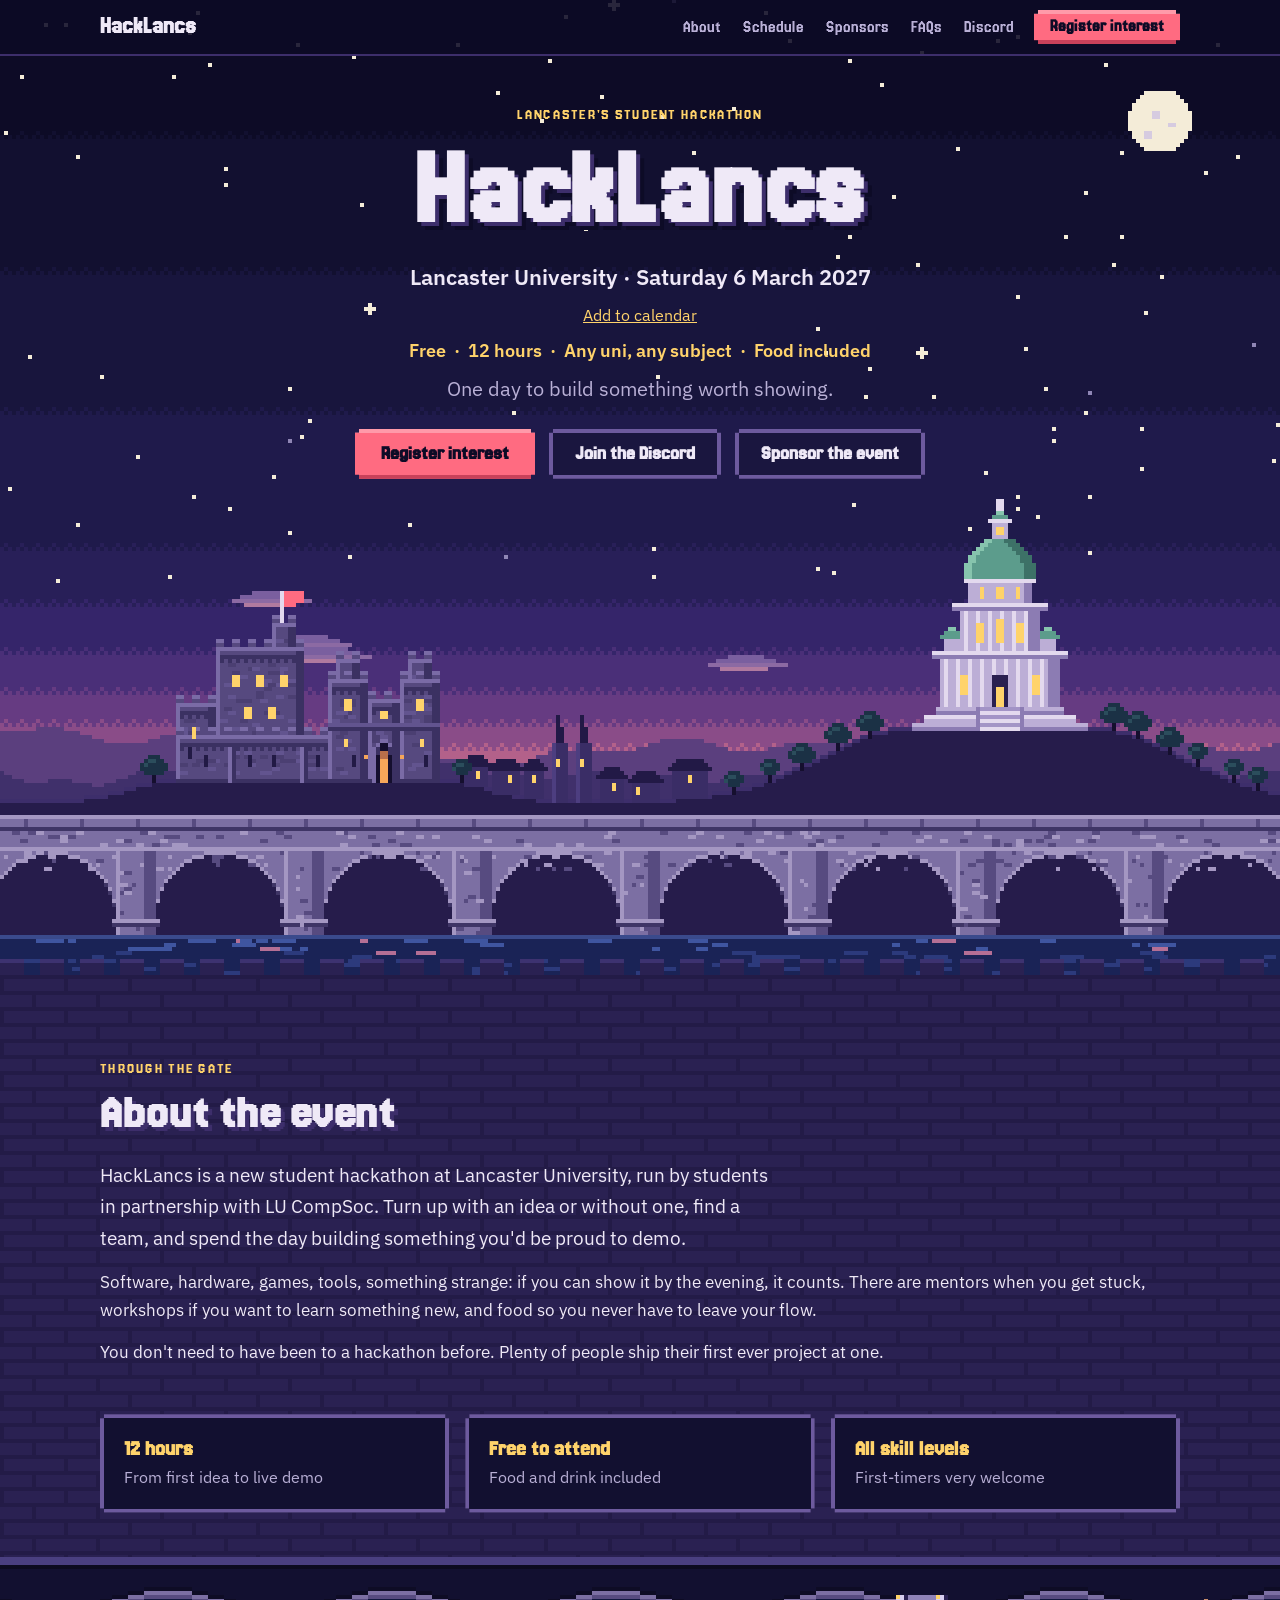
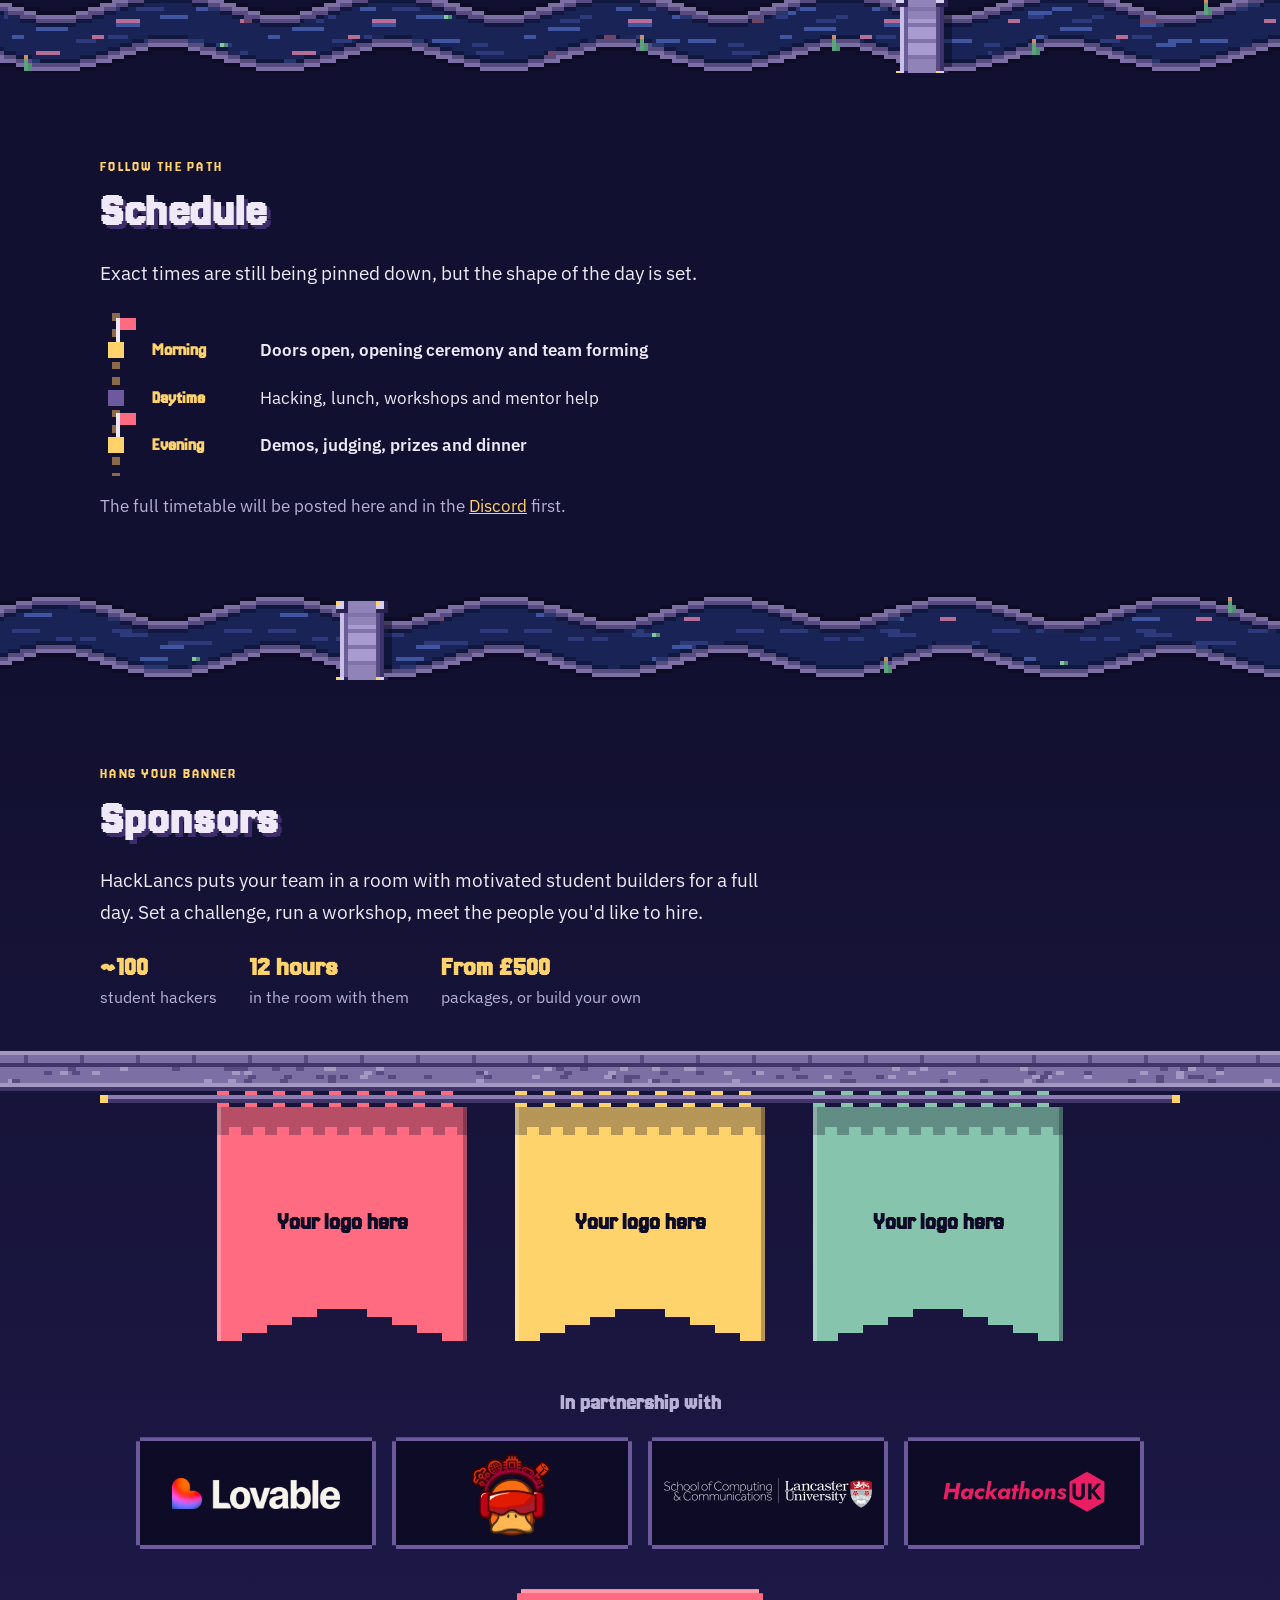
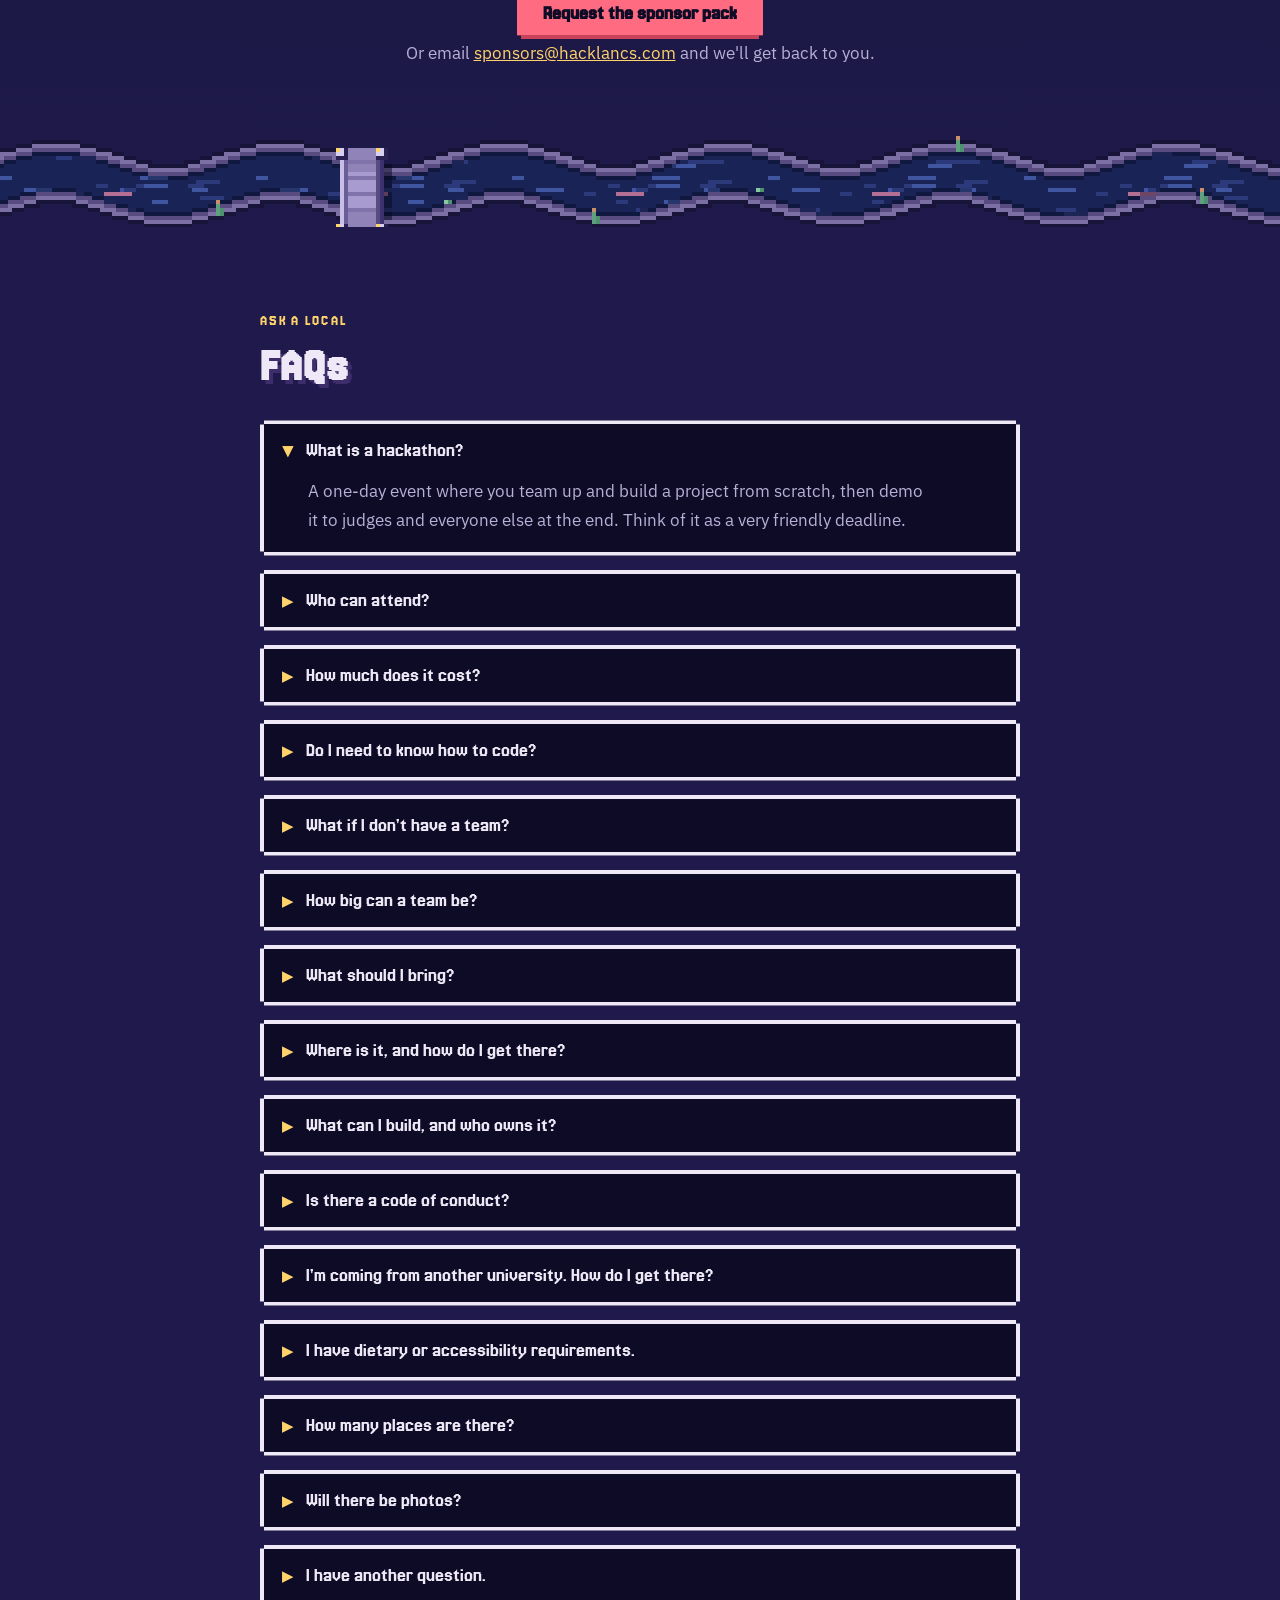
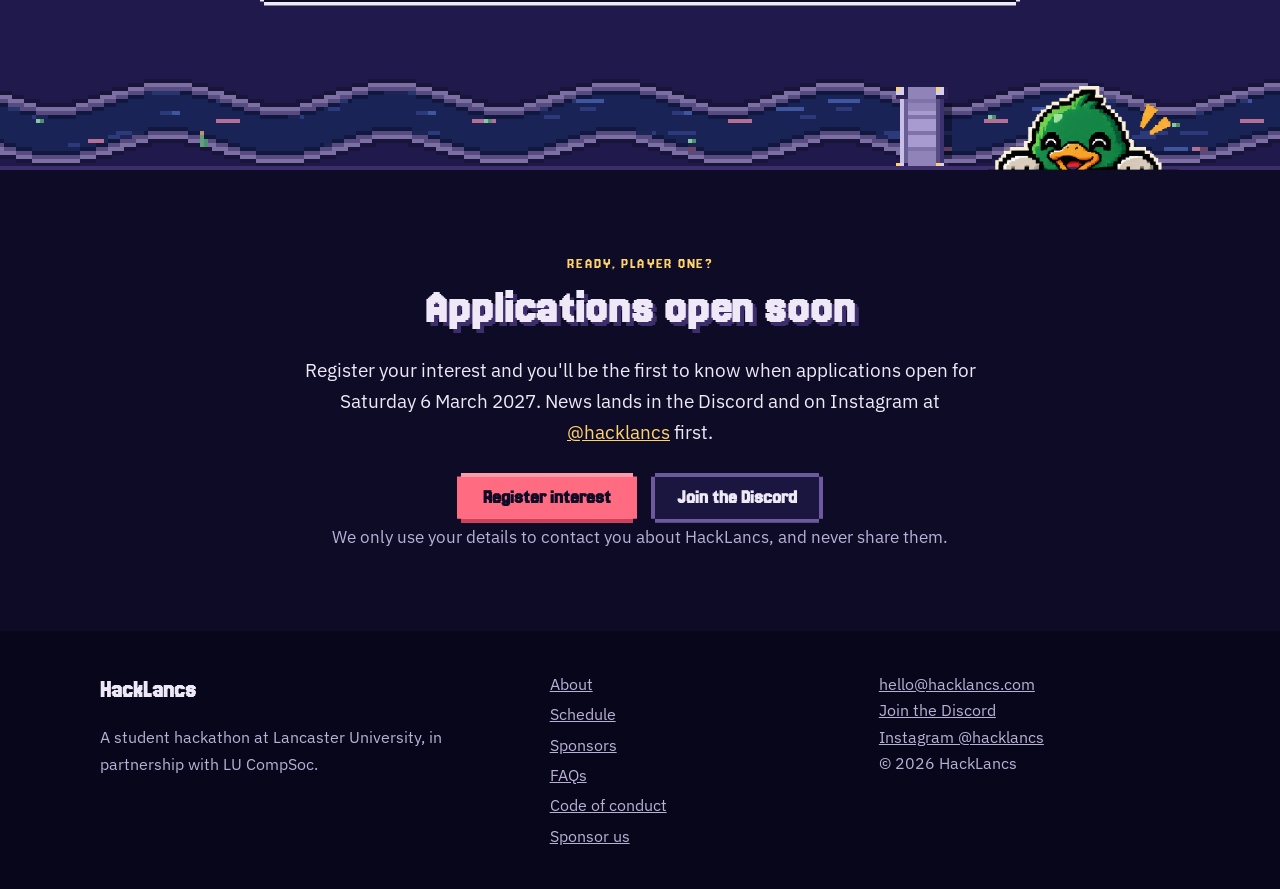
==== commit 13b30178: "Add partner logos, calendar link, 404 page and self-hosted fonts - Add LU CompSoc and Lancaster SCC " ====
--- a/index.html
+++ b/index.html
@@ -7,7 +7,7 @@
   <meta name="description" content="HackLancs 2027 is a free one-day student hackathon at Lancaster University on Saturday 6 March 2027. Register your interest now.">
   <meta name="theme-color" content="#0d0b26">
   <meta property="og:title" content="HackLancs 2027 · Lancaster's student hackathon, 6 March">
-  <meta property="og:description" content="A day to build something worth showing. Lancaster University, Saturday 6 March 2027.">
+  <meta property="og:description" content="A free 12-hour student hackathon at Lancaster University on Saturday 6 March 2027. Any uni, any subject, food included.">
   <meta property="og:type" content="website">
   <meta property="og:url" content="https://hacklancs.com/">
   <meta property="og:site_name" content="HackLancs">
@@ -15,8 +15,10 @@
   <meta property="og:image" content="https://hacklancs.com/og.png">
   <meta property="og:image:width" content="1200">
   <meta property="og:image:height" content="630">
-  <meta property="og:image:alt" content="HackLancs: Lancaster University, Saturday 6 March 2027. Pixel-art Lancaster skyline at dusk.">
+  <meta property="og:image:alt" content="HackLancs: Lancaster University, Saturday 6 March 2027. Free, 12 hours, any uni, any subject. Pixel-art Lancaster skyline at dusk with the HackLancs duck.">
   <meta name="twitter:card" content="summary_large_image">
+  <meta name="twitter:title" content="HackLancs 2027 · Lancaster's student hackathon, 6 March">
+  <meta name="twitter:description" content="A free 12-hour student hackathon at Lancaster University on Saturday 6 March 2027. Any uni, any subject, food included.">
   <link rel="canonical" href="https://hacklancs.com/">
   <script type="application/ld+json">
   {
@@ -72,9 +74,7 @@
   <link rel="icon" href="/favicon-96.png" type="image/png" sizes="96x96">
   <link rel="icon" href="/favicon-192.png" type="image/png" sizes="192x192">
   <link rel="apple-touch-icon" href="/apple-touch-icon.png">  
-  <link rel="preconnect" href="https://fonts.googleapis.com">
-  <link rel="preconnect" href="https://fonts.gstatic.com" crossorigin>
-  <link href="https://fonts.googleapis.com/css2?family=IBM+Plex+Sans:wght@400;500;600&family=Jersey+20&display=swap" rel="stylesheet">
+  <link rel="preload" href="assets/fonts/jersey-20-latin-400-normal.woff2" as="font" type="font/woff2" crossorigin>
   <link rel="stylesheet" href="css/style.css">
 </head>
 <body>
@@ -102,6 +102,7 @@
         <p class="eyebrow">Lancaster's student hackathon</p>
         <h1>HackLancs</h1>
         <p class="hero__meta"><span>Lancaster University</span> <span class="dot" aria-hidden="true">·</span> <span><time datetime="2027-03-06">Saturday 6 March 2027</time></span></p>
+        <p class="hero__cal"><a href="hacklancs-2027.ics" download>Add to calendar</a></p>
         <p class="hero__perks">Free <span class="dot" aria-hidden="true">·</span> 12 hours <span class="dot" aria-hidden="true">·</span> Any uni, any subject <span class="dot" aria-hidden="true">·</span> Food included</p>
         <p class="hero__tag">One day to build something worth showing.</p>
         <div class="hero__cta">
@@ -198,6 +199,8 @@
         <h3 class="partners__title">In partnership with</h3>
         <ul class="partners__list">
           <li><a class="partner px-box" href="https://lovable.dev/" target="_blank" rel="noopener"><img src="assets/partners/lovable.png" alt="Lovable" width="960" height="175" loading="lazy"></a></li>
+          <li><div class="partner partner--logo-tall px-box"><img src="assets/partners/lu-compsoc.png" alt="LU CompSoc" width="256" height="256" loading="lazy"></div></li>
+          <li><a class="partner partner--wide px-box" href="https://www.lancaster.ac.uk/scc/" target="_blank" rel="noopener"><img src="assets/partners/lancaster-scc.svg" alt="Lancaster University School of Computing and Communications" width="900" height="130" loading="lazy"></a></li>
           <li><a class="partner px-box" href="https://hackathons.org.uk/" target="_blank" rel="noopener"><img src="assets/partners/hackathons-uk.svg" alt="Hackathons UK" width="282" height="77" loading="lazy"></a></li>
         </ul>
       </div>
--- a/css/style.css
+++ b/css/style.css
@@ -1,3 +1,9 @@
+/* ── Fonts: self-hosted (SIL OFL, licences in assets/fonts) ── */
+@font-face { font-family: "IBM Plex Sans"; font-style: normal; font-weight: 400; font-display: swap; src: url("../assets/fonts/ibm-plex-sans-latin-400-normal.woff2") format("woff2"); }
+@font-face { font-family: "IBM Plex Sans"; font-style: normal; font-weight: 500; font-display: swap; src: url("../assets/fonts/ibm-plex-sans-latin-500-normal.woff2") format("woff2"); }
+@font-face { font-family: "IBM Plex Sans"; font-style: normal; font-weight: 600; font-display: swap; src: url("../assets/fonts/ibm-plex-sans-latin-600-normal.woff2") format("woff2"); }
+@font-face { font-family: "Jersey 20"; font-style: normal; font-weight: 400; font-display: swap; src: url("../assets/fonts/jersey-20-latin-400-normal.woff2") format("woff2"); }
+
 /* HackLancs — dusk palette, one pixel size (--px) shared by art and UI. */
 :root {
   --px: 4px;                 /* scene.js keeps this in sync with the artwork */
@@ -314,7 +320,7 @@
 .partners { margin: 0 auto 40px; text-align: center; }
 .partners__title { font-size: 1.375rem; color: var(--muted); margin: 0 0 16px; }
 .partners__list { list-style: none; margin: 0; padding: 0; display: flex; flex-wrap: wrap; justify-content: center; gap: 16px; }
-.partners__list li { flex: 0 1 280px; }
+.partners__list li { flex: 0 1 240px; }
 .partner { display: grid; place-items: center; height: 112px; padding: 24px 32px; background: var(--navy-900); transition: transform .15s; }
 .partner:hover { transform: translateY(calc(var(--px) * -1)); }
 .partner img { display: block; max-width: 100%; max-height: 44px; width: auto; height: auto; }
@@ -381,3 +387,10 @@
 /* Nav button: shorten to "Register" on narrow phones */
 @media (max-width: 420px) { .nav__apply .hide-sm { display: none; } }
 .schedule .path + .note { margin-top: 16px; }
+
+/* Calendar link under the hero date */
+.hero__cal { margin-top: 6px; font-size: 1rem; }
+/* Partner tiles: the CompSoc sticker is square, so it gets more height */
+.partner--logo-tall { padding: 12px 32px; }
+.partner--logo-tall img { max-height: 84px; }
+.partner--wide { padding: 24px 12px; }
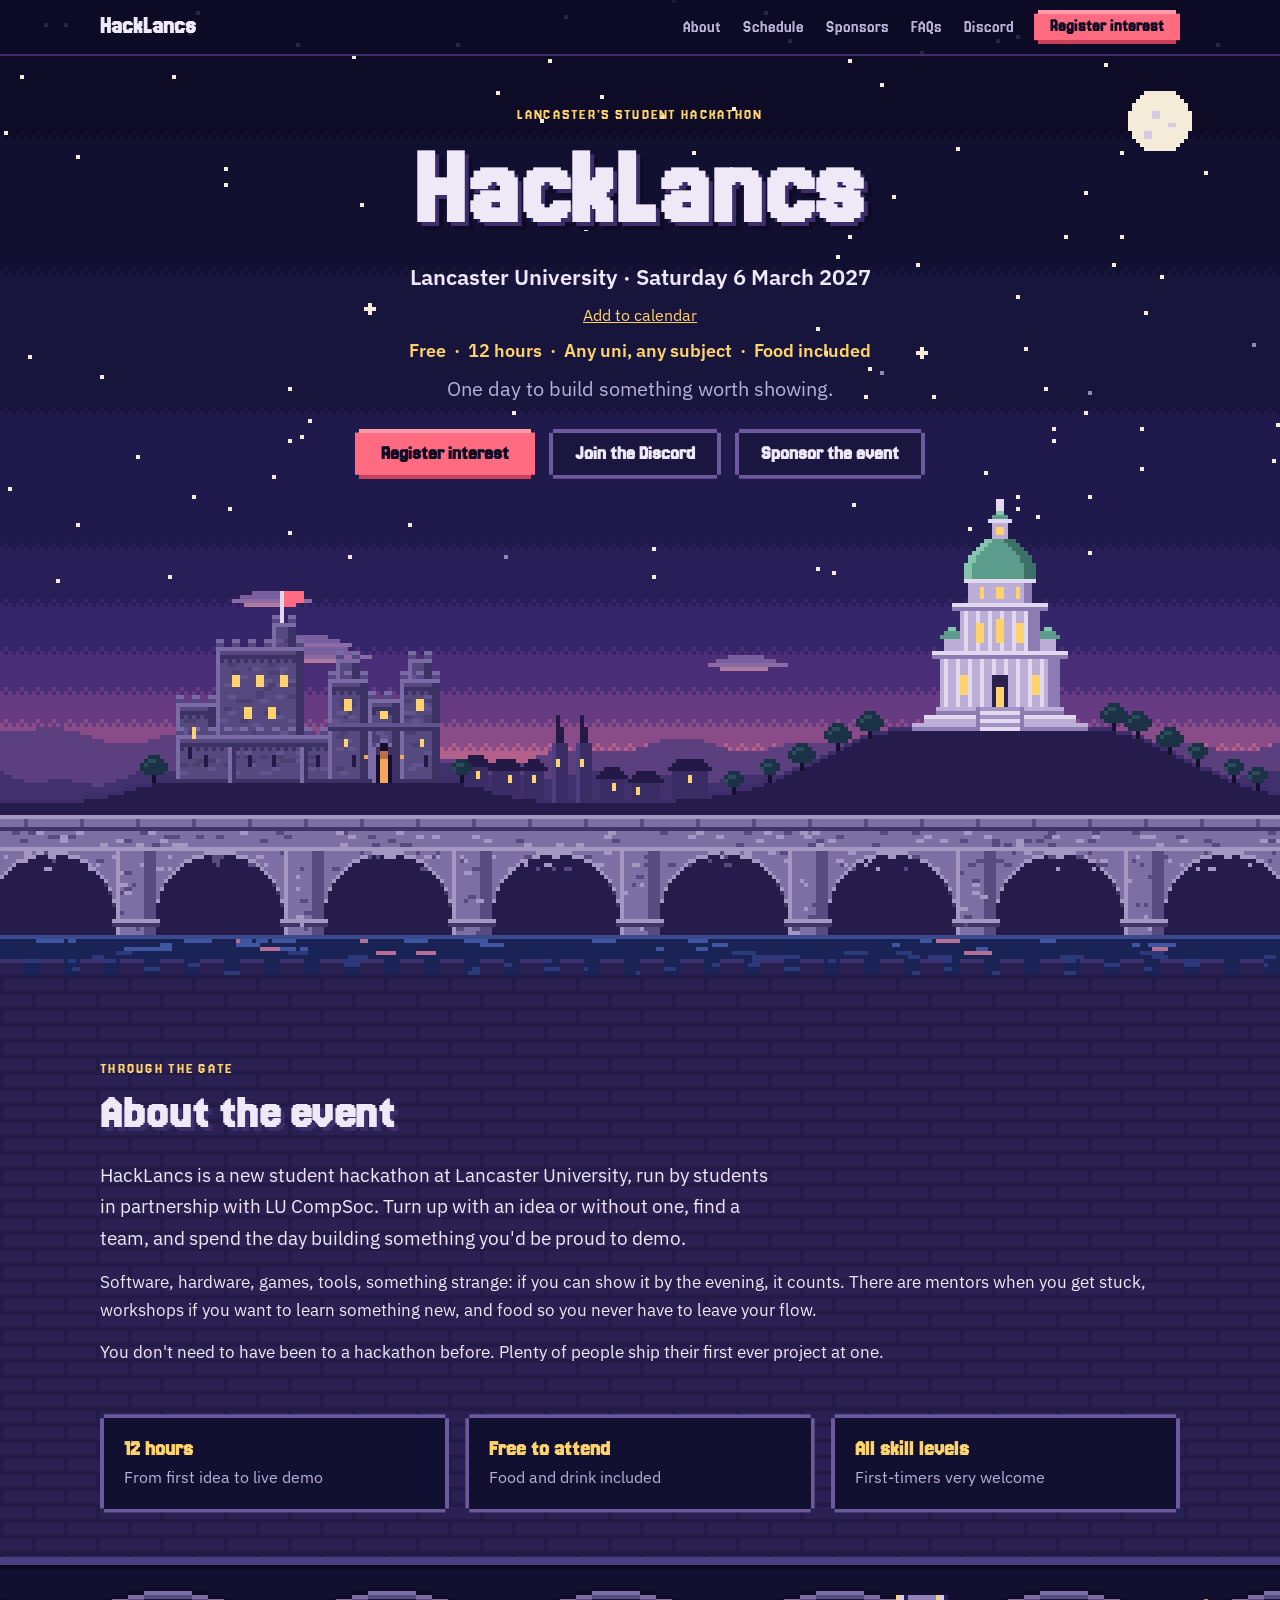
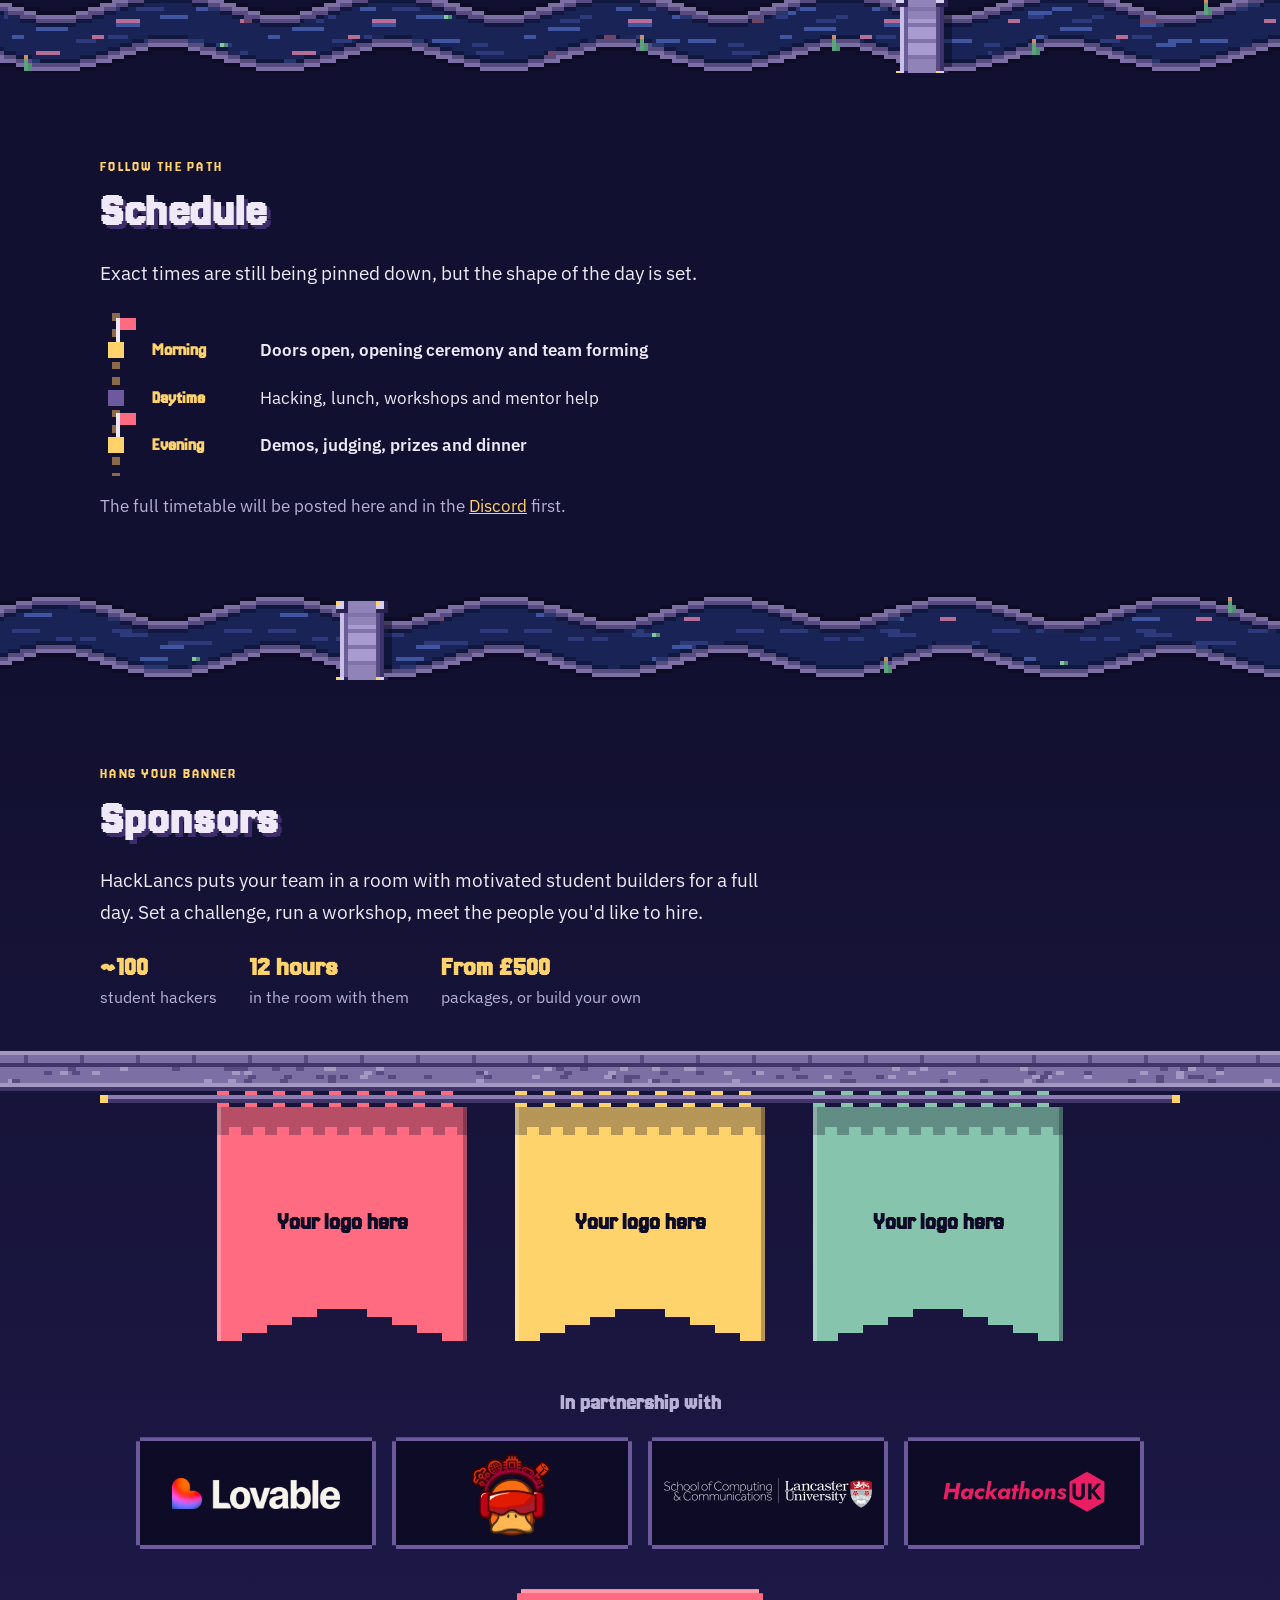
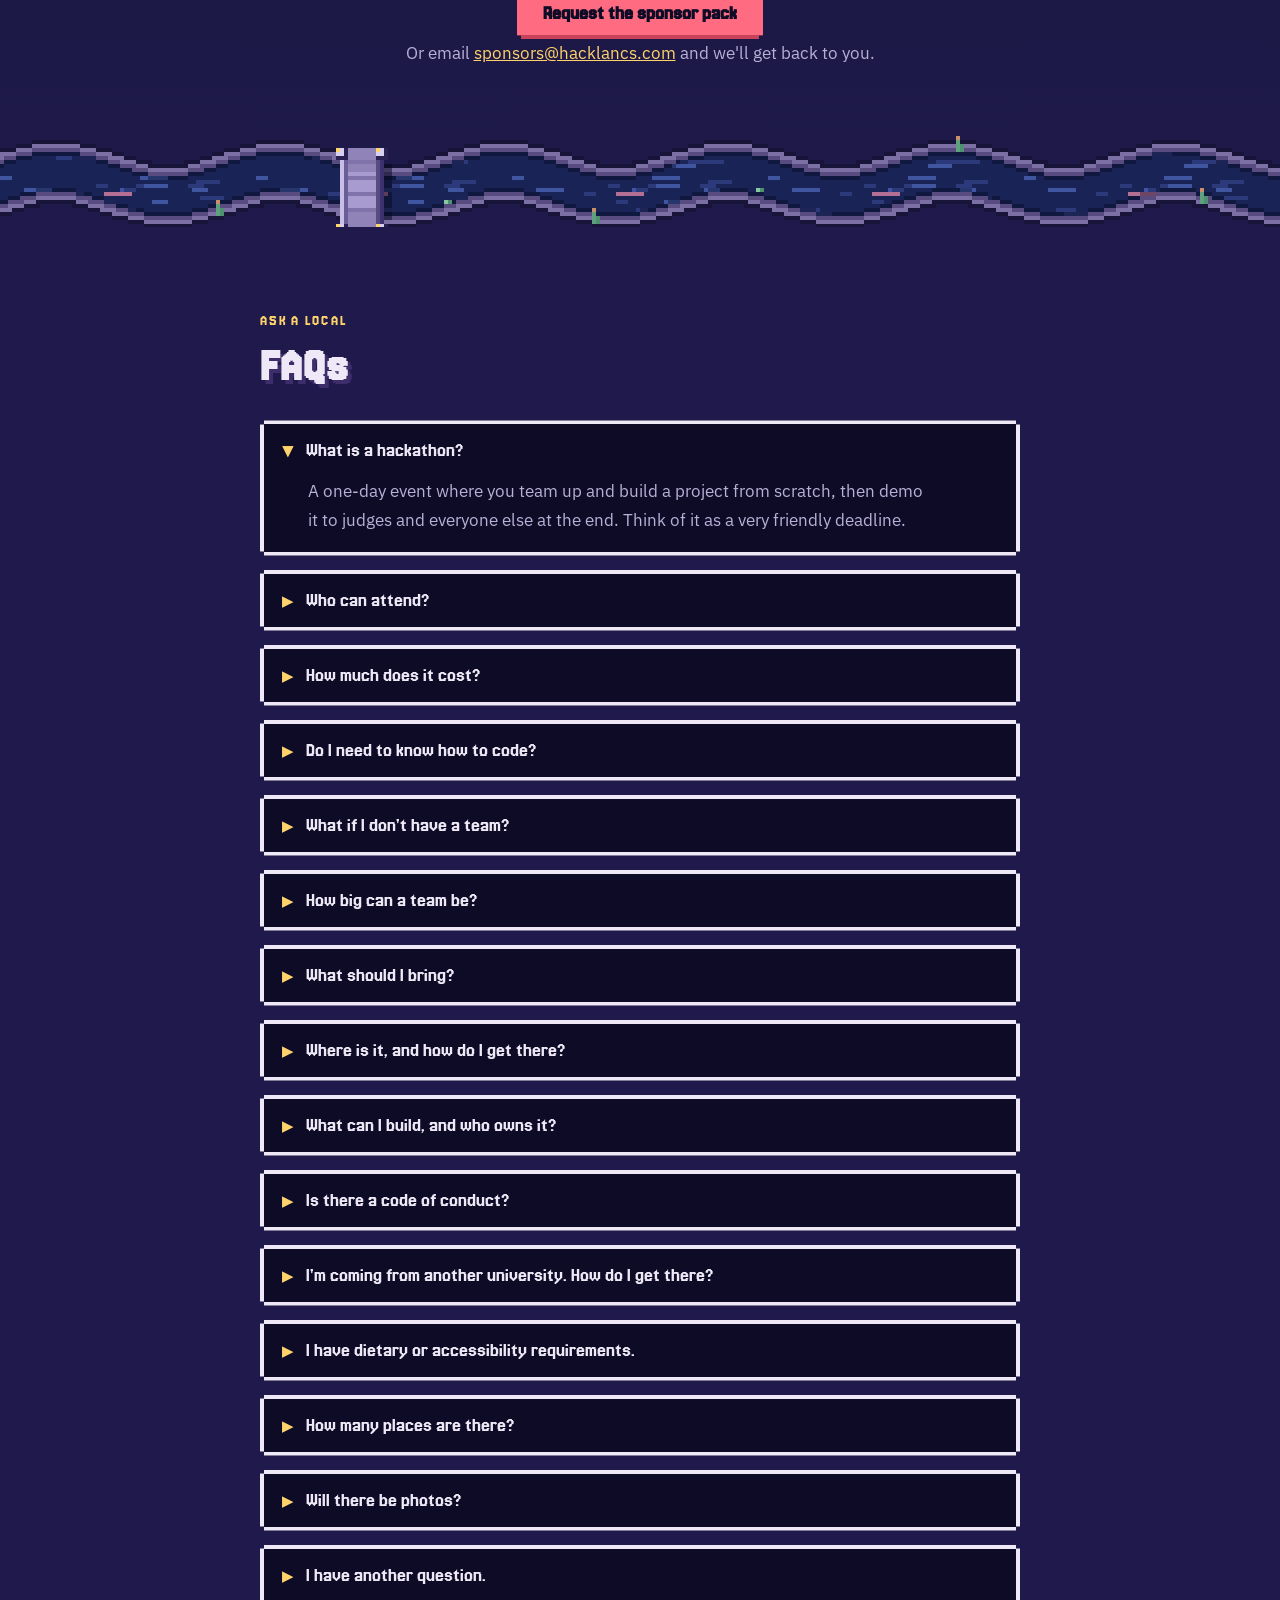
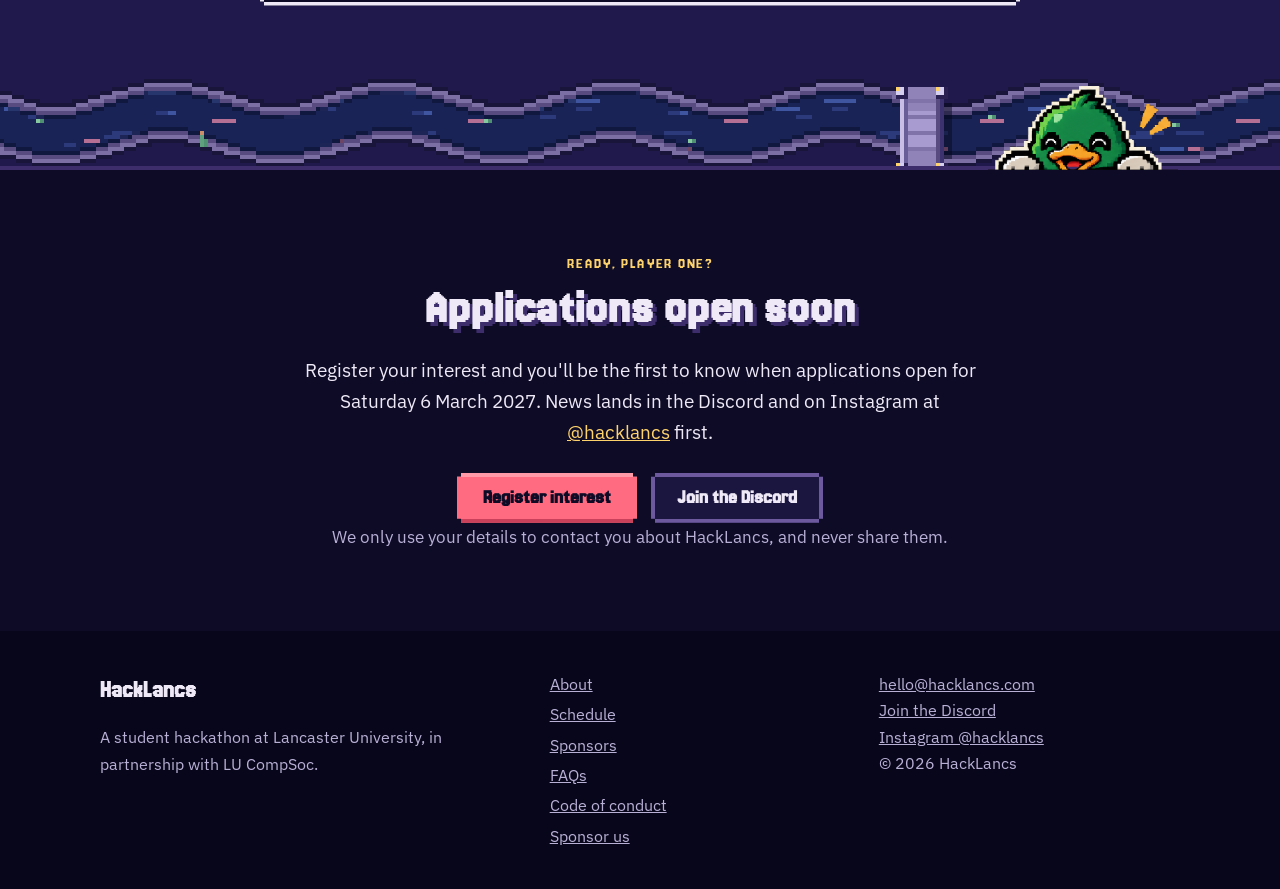
==== commit 6aac94d9: "Use the HackLancs brand style for the link preview image Rebuild og.png to match the flyers and bran" ====
--- a/index.html
+++ b/index.html
@@ -15,7 +15,7 @@
   <meta property="og:image" content="https://hacklancs.com/og.png">
   <meta property="og:image:width" content="1200">
   <meta property="og:image:height" content="630">
-  <meta property="og:image:alt" content="HackLancs: Lancaster University, Saturday 6 March 2027. Free, 12 hours, any uni, any subject. Pixel-art Lancaster skyline at dusk with the HackLancs duck.">
+  <meta property="og:image:alt" content="The HackLancs logo with its pixel duck. Anyone can hack. No coding needed. Sat 6 March 2027, Lancaster University, free, meals and snacks included. hacklancs.com">
   <meta name="twitter:card" content="summary_large_image">
   <meta name="twitter:title" content="HackLancs 2027 · Lancaster's student hackathon, 6 March">
   <meta name="twitter:description" content="A free 12-hour student hackathon at Lancaster University on Saturday 6 March 2027. Any uni, any subject, food included.">
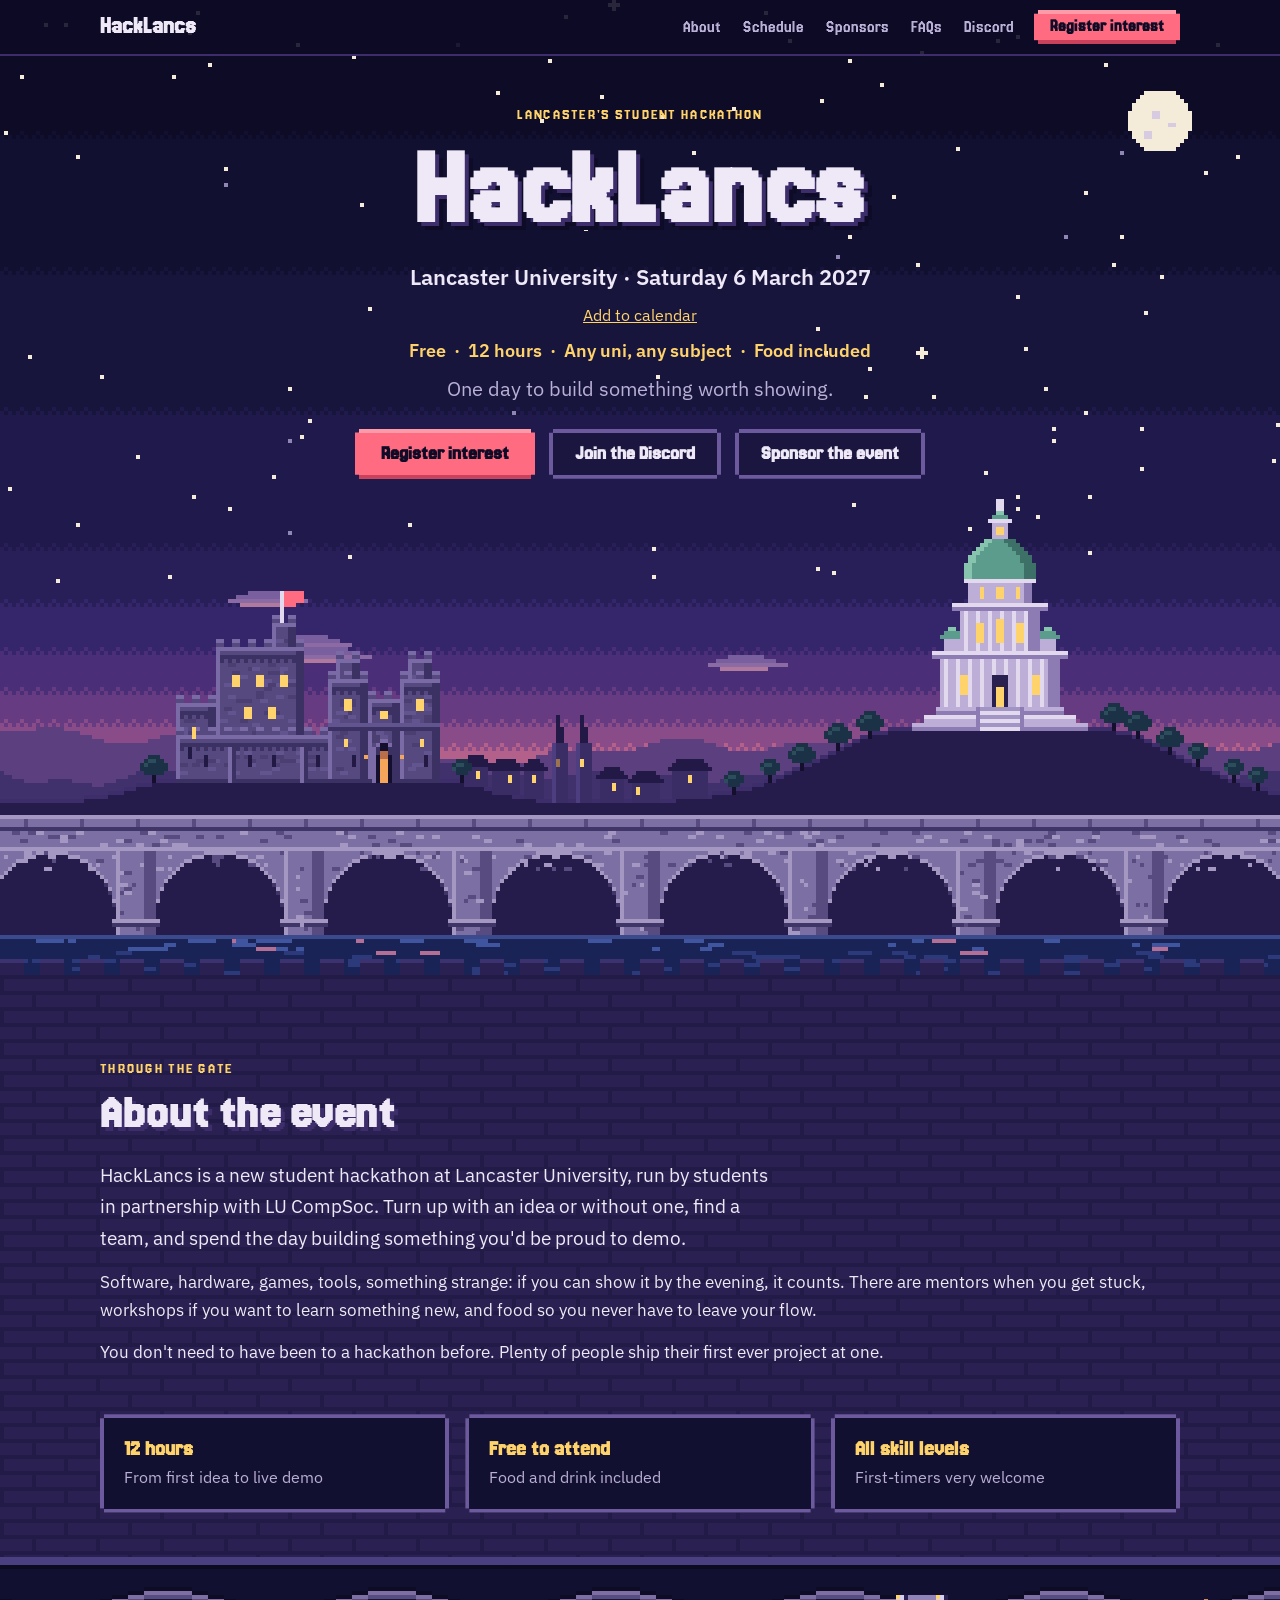
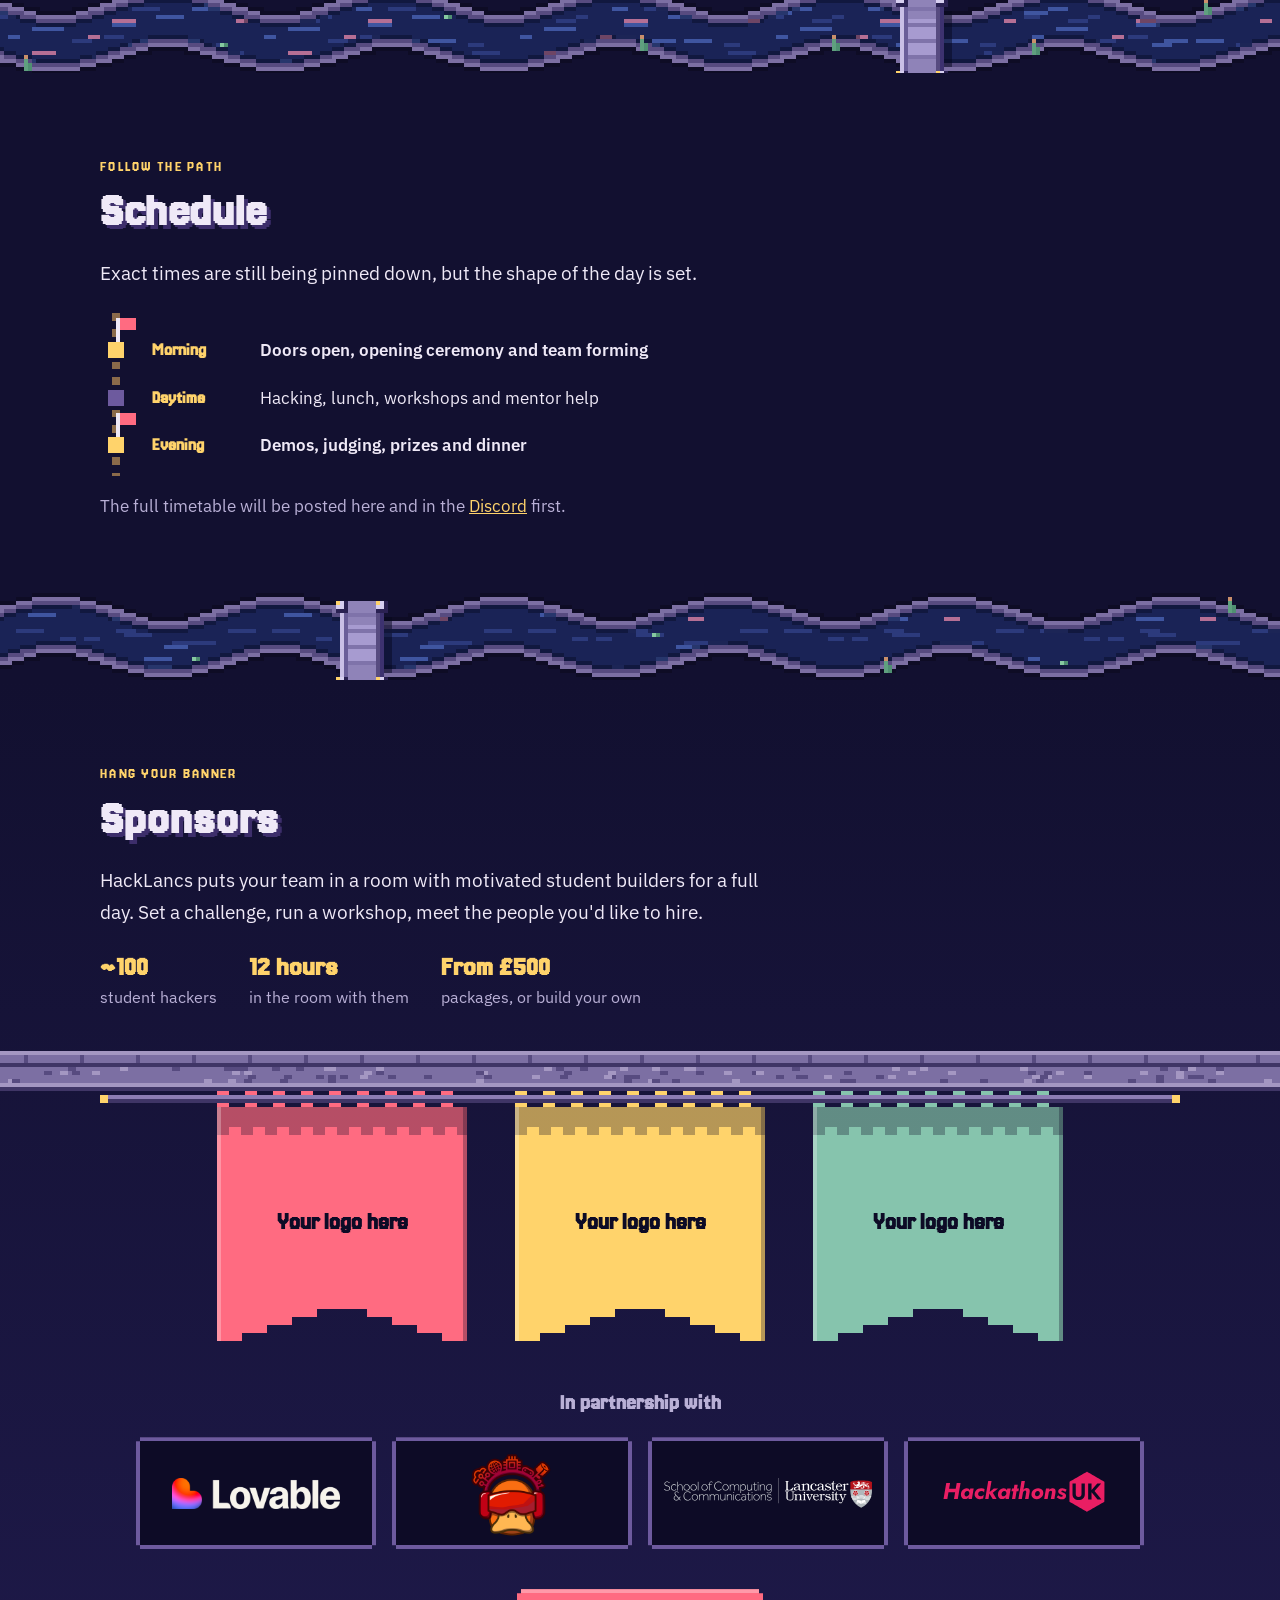
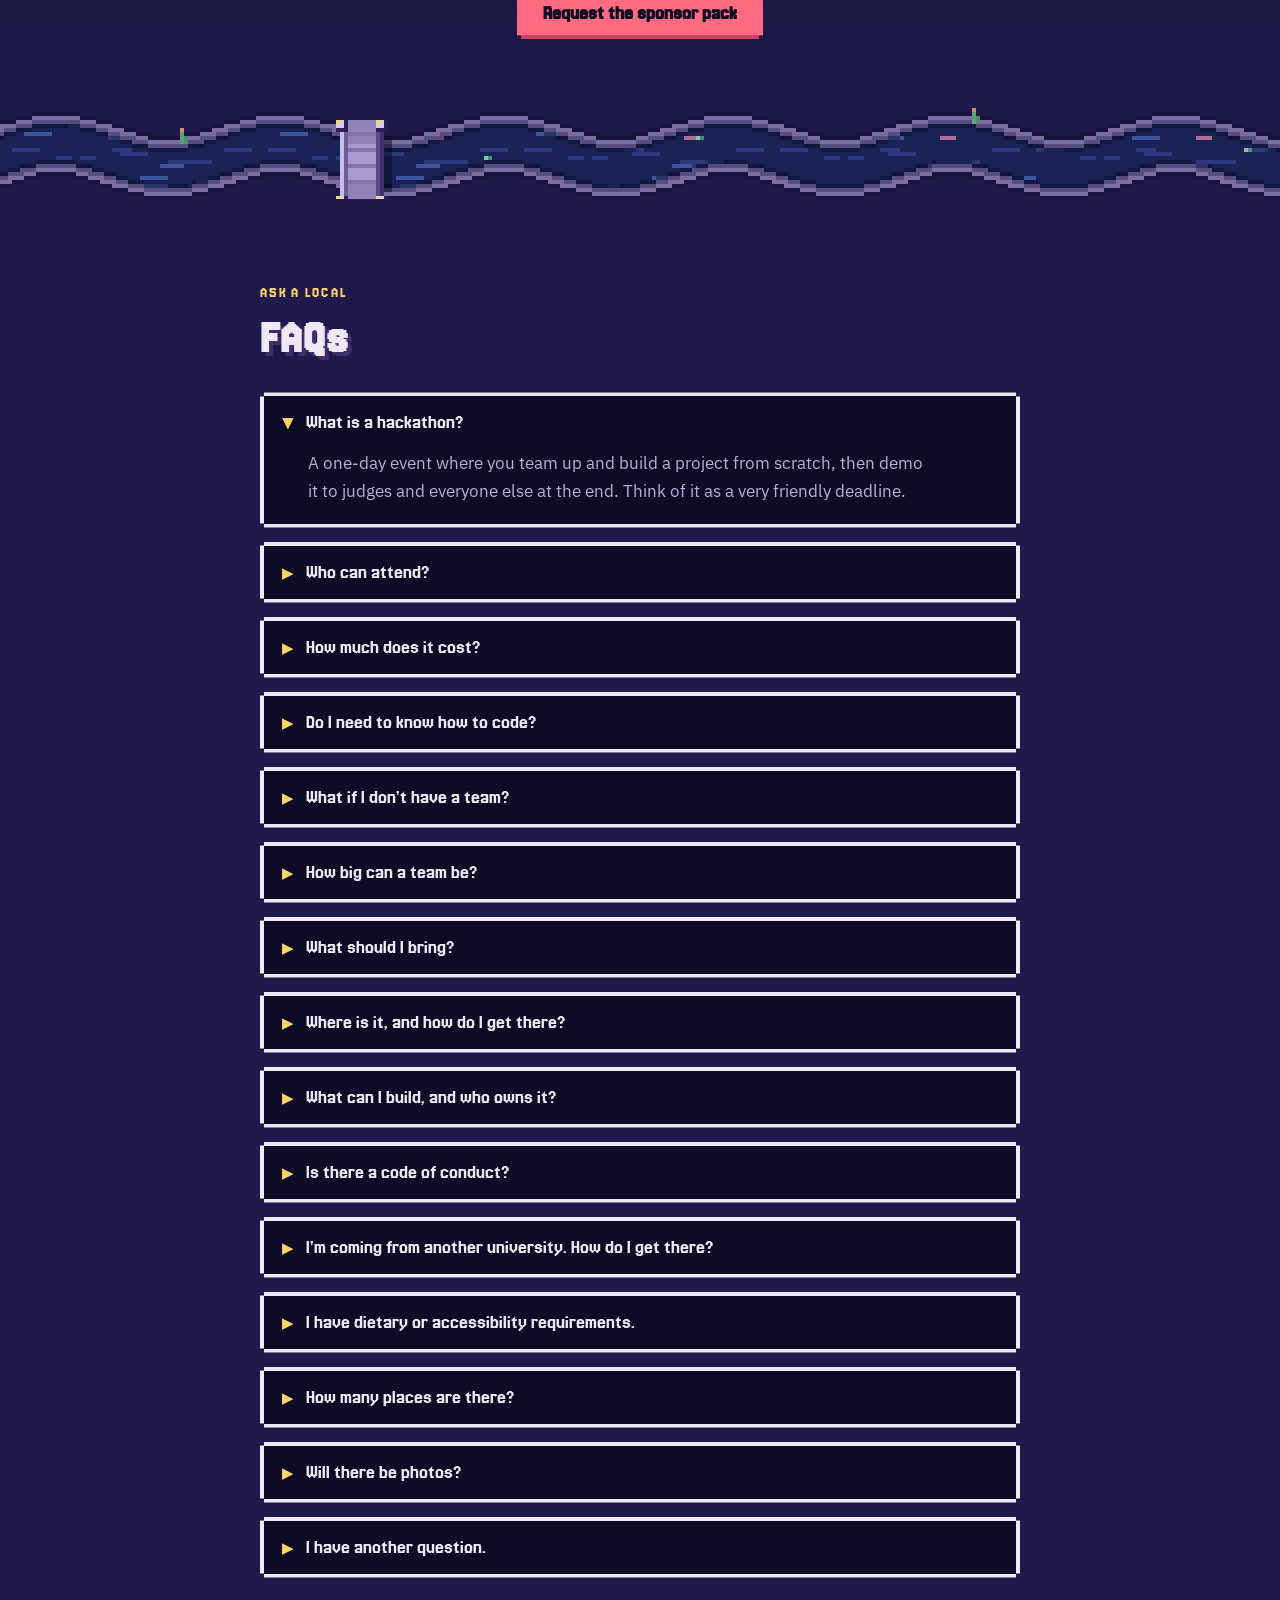
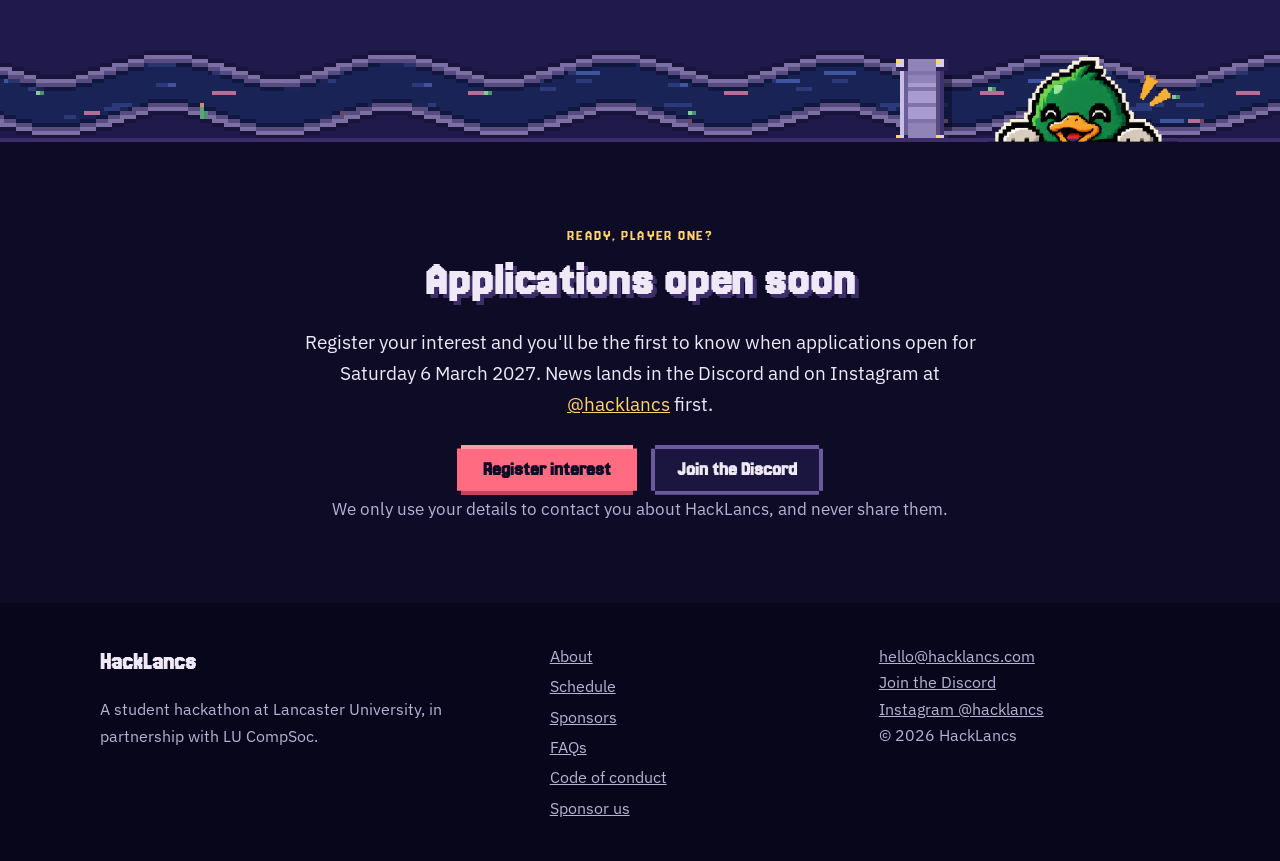
==== commit 1fa7b2cc: "Link the CompSoc logo to compsoc.io and drop the duplicate sponsor email line" ====
--- a/index.html
+++ b/index.html
@@ -199,7 +199,7 @@
         <h3 class="partners__title">In partnership with</h3>
         <ul class="partners__list">
           <li><a class="partner px-box" href="https://lovable.dev/" target="_blank" rel="noopener"><img src="assets/partners/lovable.png" alt="Lovable" width="960" height="175" loading="lazy"></a></li>
-          <li><div class="partner partner--logo-tall px-box"><img src="assets/partners/lu-compsoc.png" alt="LU CompSoc" width="256" height="256" loading="lazy"></div></li>
+          <li><a class="partner partner--logo-tall px-box" href="https://compsoc.io/" target="_blank" rel="noopener"><img src="assets/partners/lu-compsoc.png" alt="LU CompSoc" width="256" height="256" loading="lazy"></a></li>
           <li><a class="partner partner--wide px-box" href="https://www.lancaster.ac.uk/scc/" target="_blank" rel="noopener"><img src="assets/partners/lancaster-scc.svg" alt="Lancaster University School of Computing and Communications" width="900" height="130" loading="lazy"></a></li>
           <li><a class="partner px-box" href="https://hackathons.org.uk/" target="_blank" rel="noopener"><img src="assets/partners/hackathons-uk.svg" alt="Hackathons UK" width="282" height="77" loading="lazy"></a></li>
         </ul>
@@ -207,7 +207,6 @@
       <div class="wrap center">
         <!-- TODO: add sponsor-pack.pdf to the repo and link it here directly -->
         <a class="btn btn--primary" href="mailto:sponsors@hacklancs.com?subject=Sponsor%20pack%20request">Request the sponsor pack</a>
-        <p class="note">Or email <a href="mailto:sponsors@hacklancs.com">sponsors@hacklancs.com</a> and we'll get back to you.</p>
       </div>
     </section>
 
